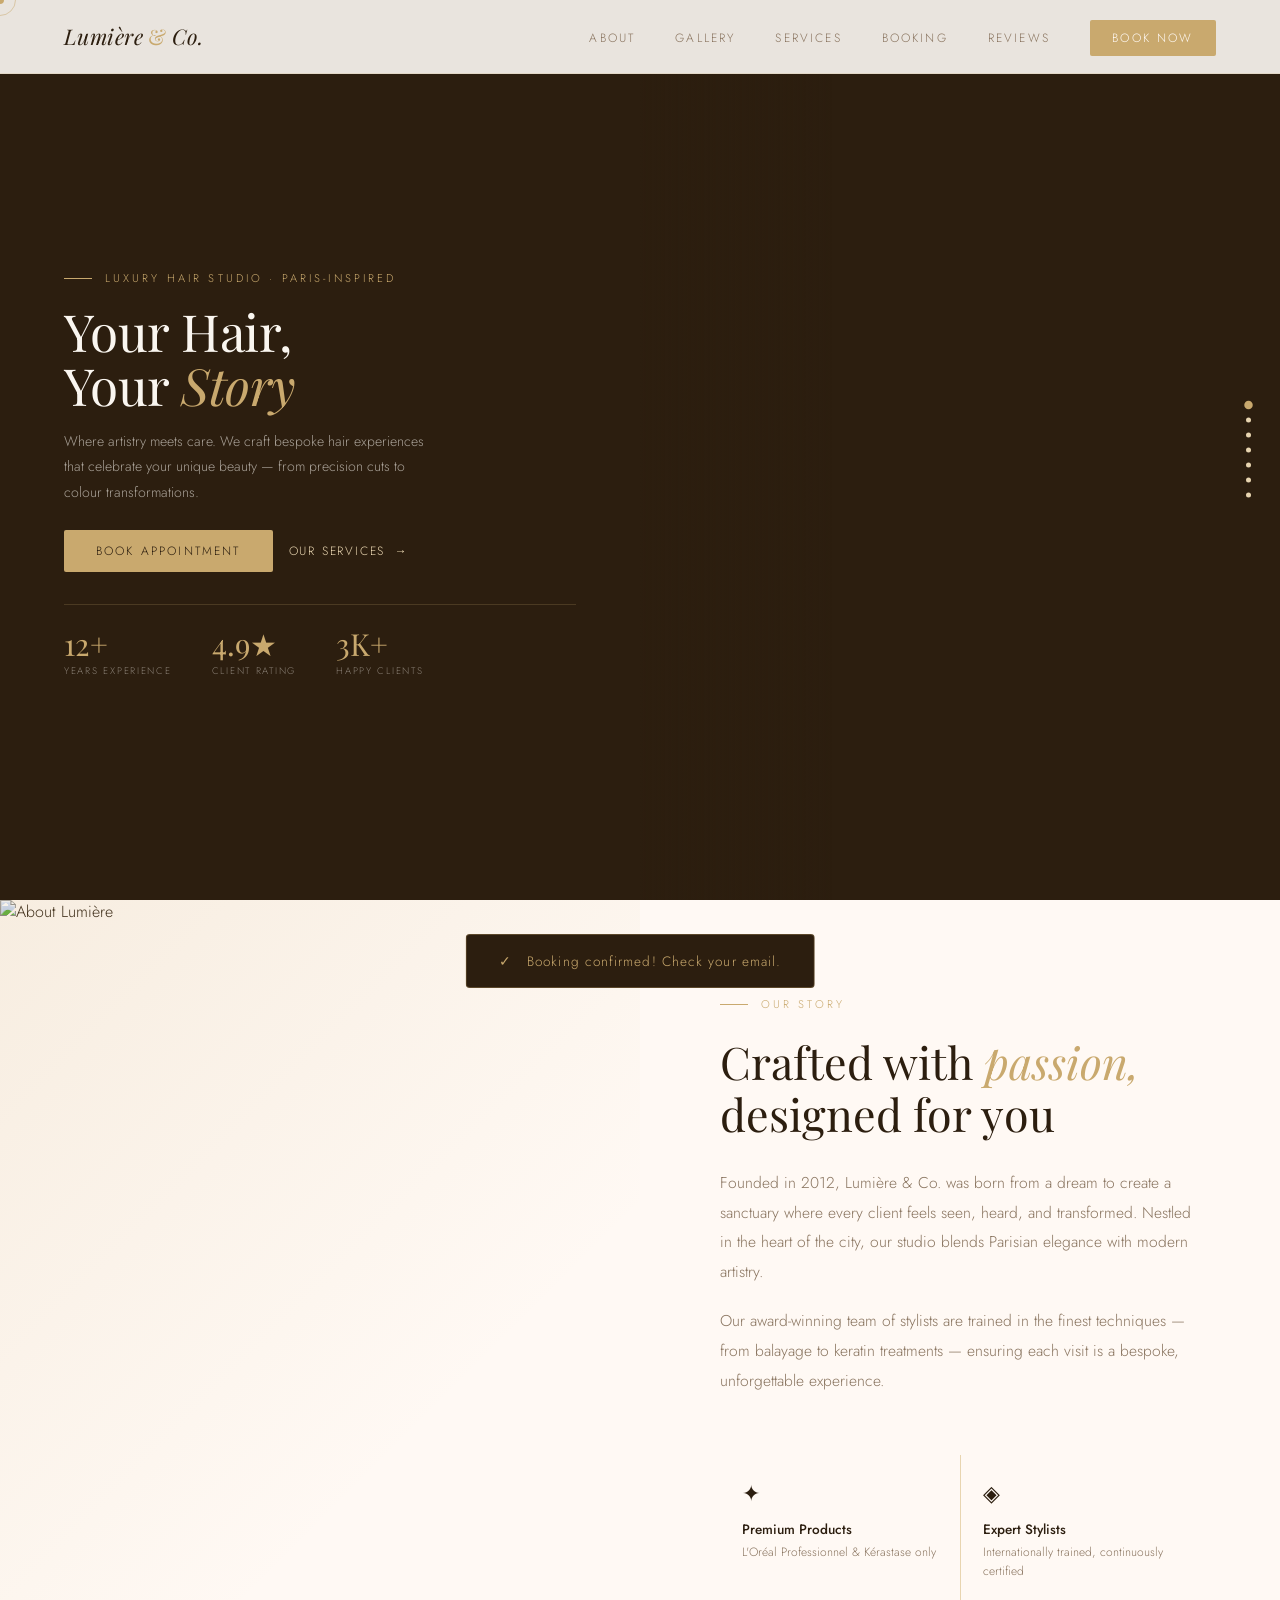
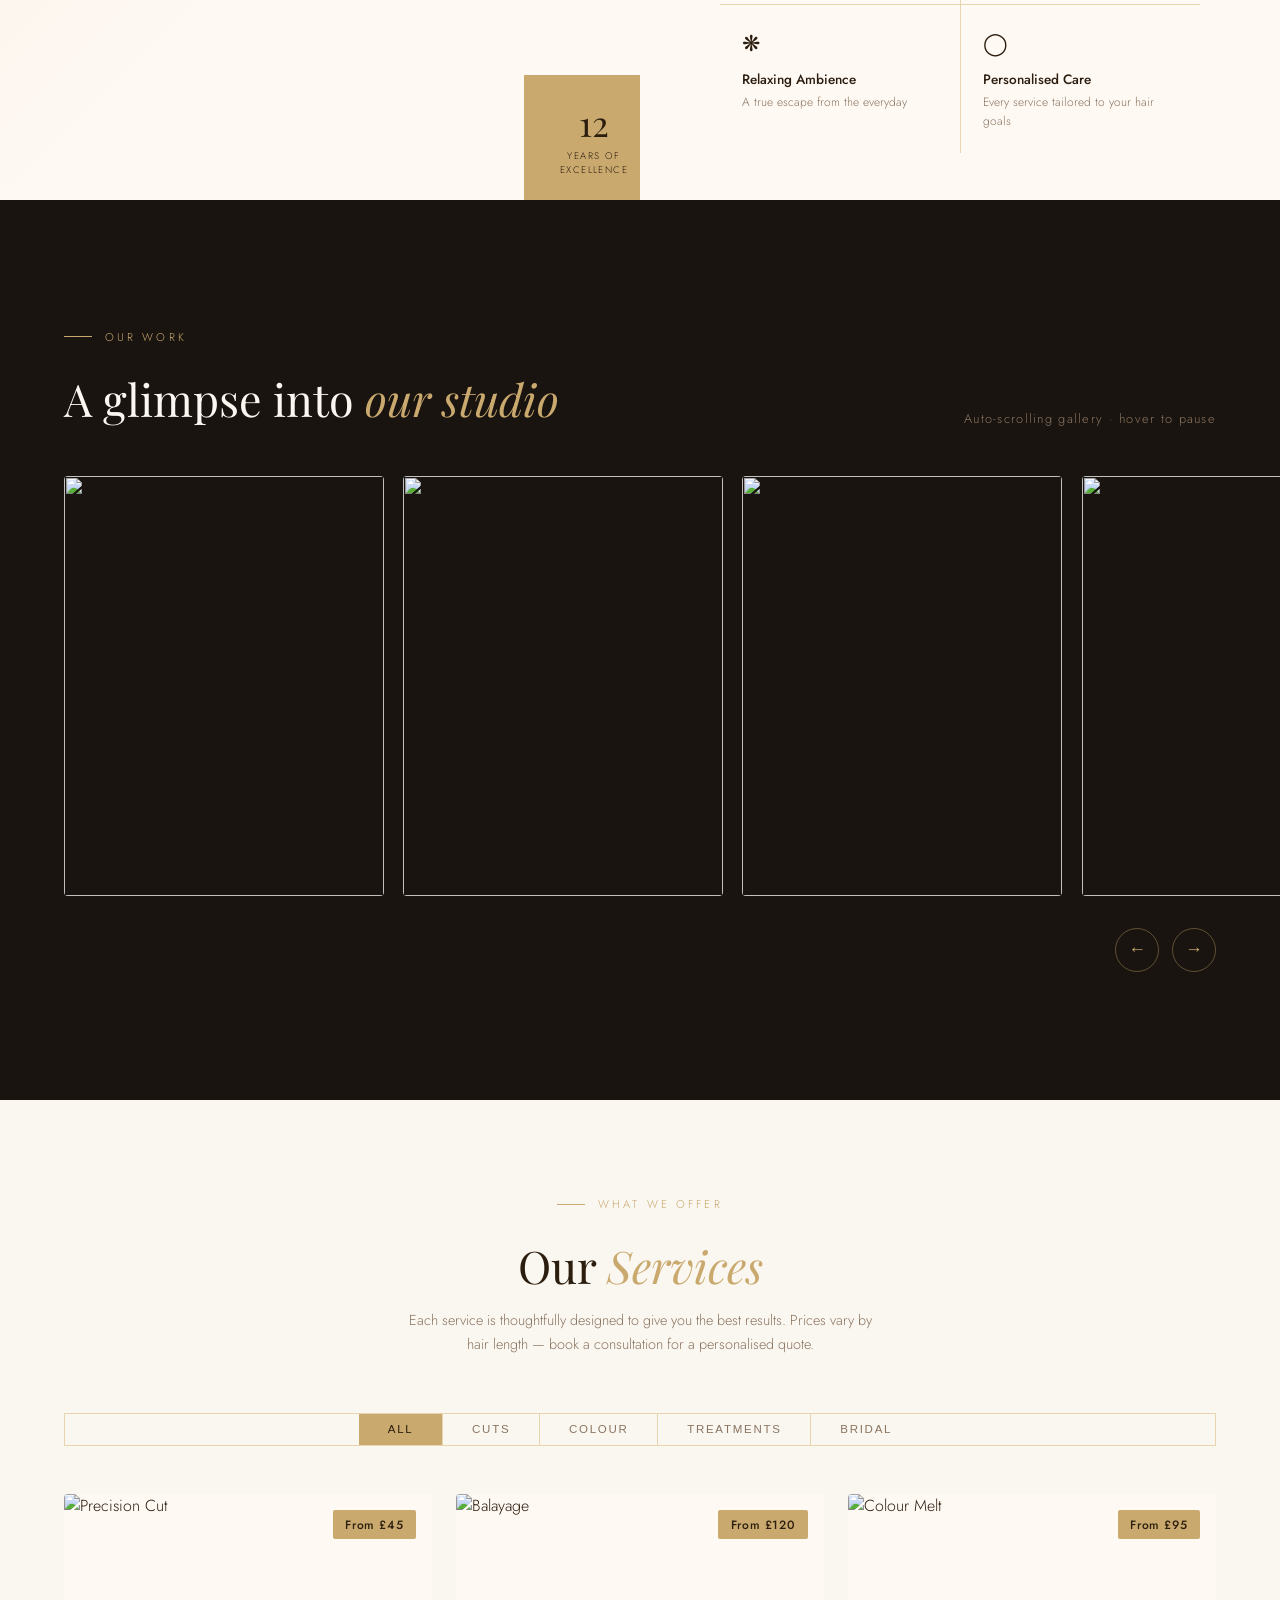
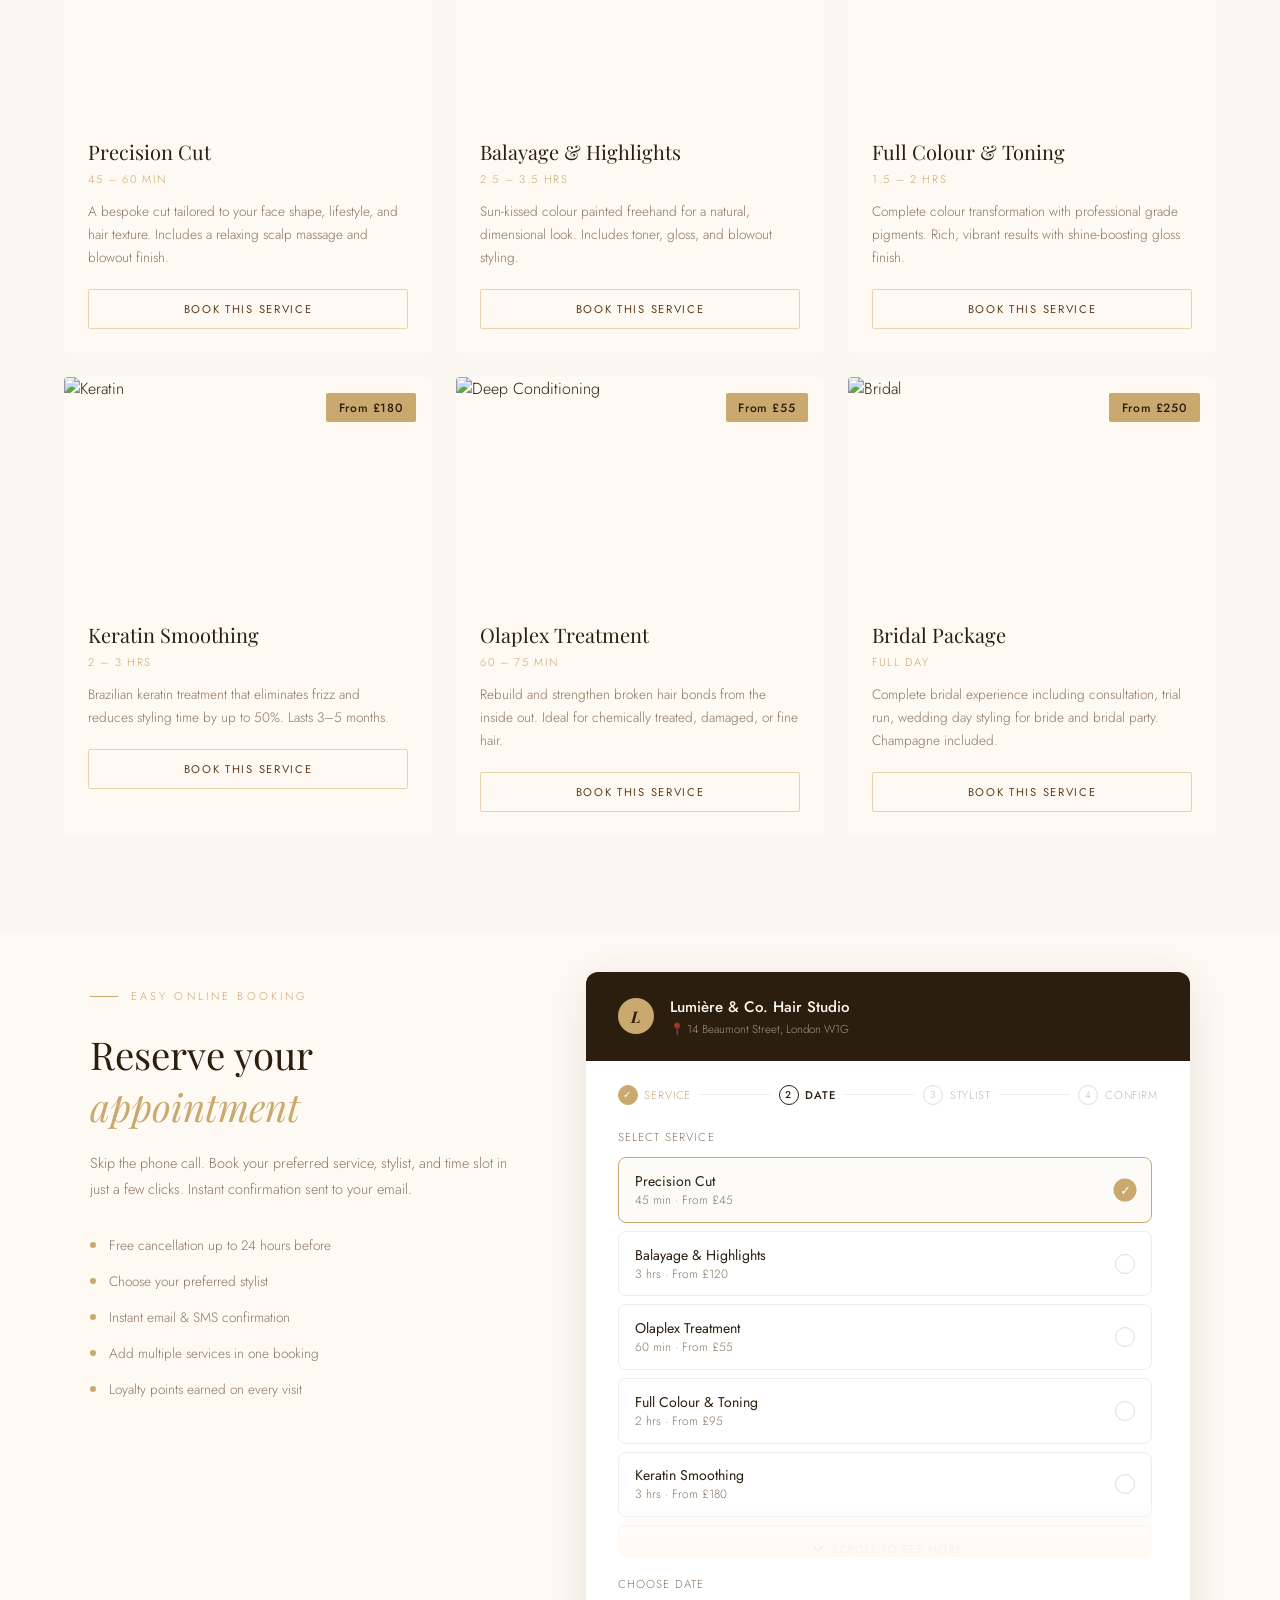
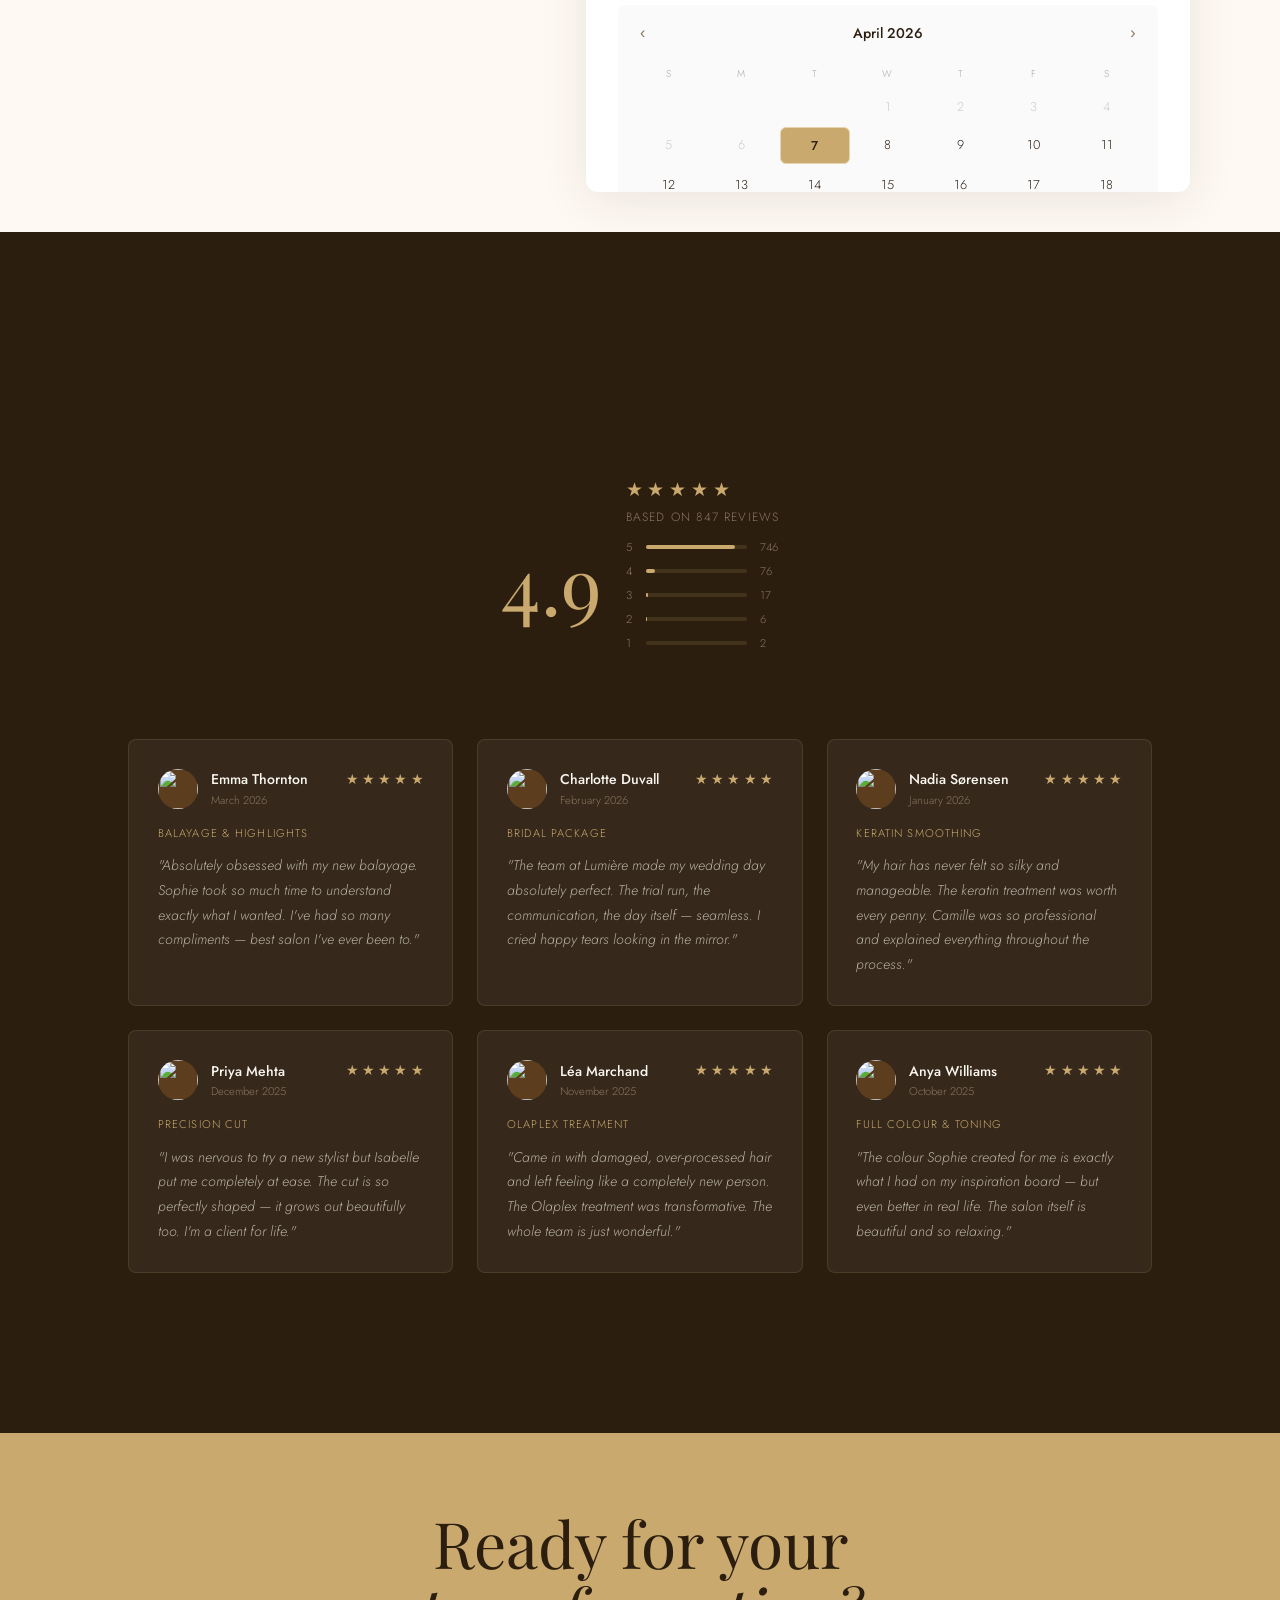
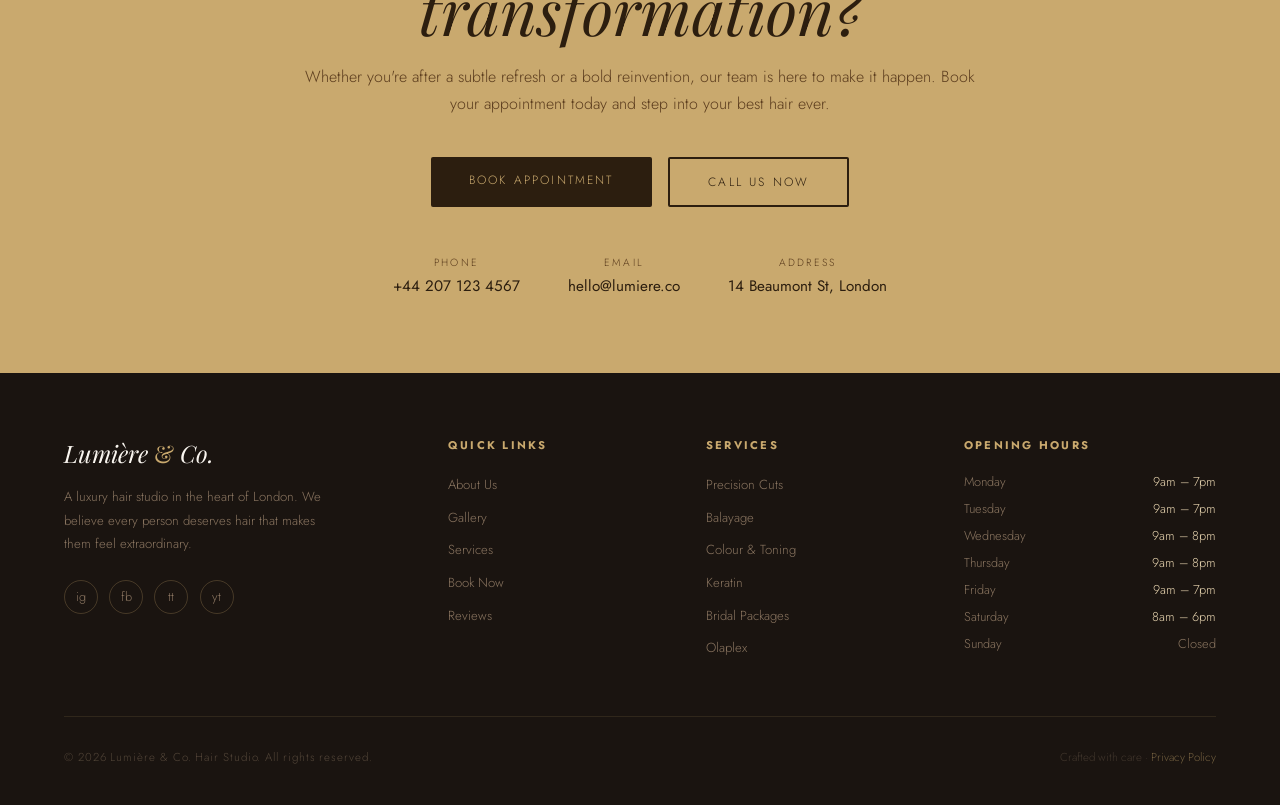
==== hairsalon-website_3.html @ 38997766 "Mobile: disable services tab scroll, hide custom cursor - Services tabs: replace overflow-x:auto+fle" ====
<!DOCTYPE html>
<html lang="en">
<head>
<meta charset="UTF-8">
<meta name="viewport" content="width=device-width, initial-scale=1.0">
<title>Lumière Hair Studio</title>
<link href="https://fonts.googleapis.com/css2?family=Playfair+Display:ital,wght@0,400;0,500;0,700;1,400;1,500&family=Jost:wght@300;400;500&display=swap" rel="stylesheet">
<style>
*,*::before,*::after{margin:0;padding:0;box-sizing:border-box;}
:root{
  --cream:#faf6f0;
  --warm-white:#fff9f4;
  --gold:#c9a96e;
  --gold-light:#e8d5b0;
  --gold-dark:#a07840;
  --brown:#2c1e0f;
  --brown-mid:#5c3d1e;
  --taupe:#8a7560;
  --rose:#d4a0a0;
  --charcoal:#1a1410;
  --serif:'Playfair Display',Georgia,serif;
  --sans:'Jost',sans-serif;
}
html{scroll-snap-type:y mandatory;overflow-y:scroll;scroll-behavior:smooth;}
body{background:var(--cream);color:var(--brown);font-family:var(--sans);font-weight:300;cursor:none;}

/* Cursor */
.cur{position:fixed;width:8px;height:8px;background:var(--gold);border-radius:50%;pointer-events:none;z-index:9999;transform:translate(-50%,-50%);transition:transform .1s;}
.cur-r{position:fixed;width:32px;height:32px;border:1px solid var(--gold);border-radius:50%;pointer-events:none;z-index:9998;transform:translate(-50%,-50%);transition:left .25s cubic-bezier(.23,1,.32,1),top .25s cubic-bezier(.23,1,.32,1),width .3s,height .3s;opacity:.5;}

/* NAV */
nav{position:fixed;top:0;left:0;right:0;z-index:500;display:flex;align-items:center;justify-content:space-between;padding:1.4rem 4rem;background:rgba(250,246,240,.92);backdrop-filter:blur(12px);border-bottom:1px solid rgba(201,169,110,.2);}
.nav-logo{font-family:var(--serif);font-size:1.35rem;font-style:italic;color:var(--brown);text-decoration:none;letter-spacing:.02em;}
.nav-logo span{color:var(--gold);font-style:normal;}
.nav-links{display:flex;gap:2.5rem;list-style:none;}
.nav-links a{font-family:var(--sans);font-size:.75rem;letter-spacing:.18em;text-transform:uppercase;color:var(--taupe);text-decoration:none;transition:color .2s;}
.nav-links a:hover{color:var(--gold);}
.nav-book{background:var(--gold);color:var(--warm-white)!important;padding:.55rem 1.4rem;border-radius:2px;transition:background .2s!important;}
.nav-book:hover{background:var(--gold-dark)!important;color:var(--warm-white)!important;}

/* Scroll dots */
.sdots{position:fixed;right:1.8rem;top:50%;transform:translateY(-50%);display:flex;flex-direction:column;gap:10px;z-index:400;}
.sdot{width:5px;height:5px;border-radius:50%;background:var(--gold-light);transition:all .3s;cursor:none;}
.sdot.active{background:var(--gold);transform:scale(1.7);}

/* SECTIONS */
section{scroll-snap-align:start;min-height:100vh;position:relative;overflow:hidden;}

/* ── HERO ── */
#hero{display:grid;grid-template-columns:1fr 1fr;background:var(--brown);height:100vh;min-height:unset;}
.hero-left{display:flex;flex-direction:column;justify-content:center;padding:6rem 4rem 3rem;position:relative;z-index:2;overflow:hidden;}
.hero-tag{font-size:.7rem;letter-spacing:.28em;text-transform:uppercase;color:var(--gold);margin-bottom:1.2rem;display:flex;align-items:center;gap:.8rem;}
.hero-tag::before{content:'';display:block;width:28px;height:1px;background:var(--gold);}
.hero-h1{font-family:var(--serif);font-size:clamp(2.4rem,4vw,4.2rem);font-weight:400;line-height:1.05;color:var(--cream);letter-spacing:-.01em;margin-bottom:1rem;}
.hero-h1 em{font-style:italic;color:var(--gold);}
.hero-sub{font-size:.88rem;line-height:1.8;color:rgba(250,246,240,.6);max-width:380px;margin-bottom:1.6rem;}
.hero-actions{display:flex;gap:1rem;align-items:center;}
.btn-primary{background:var(--gold);color:var(--brown);padding:.75rem 2rem;font-family:var(--sans);font-size:.75rem;letter-spacing:.18em;text-transform:uppercase;text-decoration:none;border-radius:2px;transition:background .2s;}
.btn-primary:hover{background:var(--gold-dark);}
.btn-ghost{color:var(--gold-light);font-size:.75rem;letter-spacing:.15em;text-transform:uppercase;text-decoration:none;display:flex;align-items:center;gap:.6rem;transition:color .2s;}
.btn-ghost:hover{color:var(--gold);}
.btn-ghost::after{content:'→';}
.hero-stats{display:flex;gap:2.5rem;margin-top:2rem;padding-top:1.5rem;border-top:1px solid rgba(201,169,110,.2);}
.hero-stat-n{font-family:var(--serif);font-size:1.9rem;font-weight:400;color:var(--gold);line-height:1;}
.hero-stat-l{font-size:.6rem;letter-spacing:.18em;text-transform:uppercase;color:rgba(250,246,240,.45);margin-top:.25rem;}
.hero-right{position:relative;overflow:hidden;}
.hero-right img{width:100%;height:100%;object-fit:cover;object-position:center top;filter:brightness(.8);}
.hero-right::after{content:'';position:absolute;inset:0;background:linear-gradient(90deg,var(--brown) 0%,transparent 30%);}
.hero-scroll{position:absolute;bottom:2.5rem;left:5rem;display:flex;align-items:center;gap:.8rem;font-size:.65rem;letter-spacing:.2em;text-transform:uppercase;color:rgba(250,246,240,.4);}
.hero-scroll::before{content:'';display:block;width:1px;height:40px;background:var(--gold);opacity:.4;}

/* ── ABOUT ── */
#about{background:var(--warm-white);display:flex;align-items:center;}
.about-inner{display:grid;grid-template-columns:1fr 1fr;height:100vh;}
.about-img-wrap{position:relative;overflow:hidden;}
.about-img-wrap img{width:100%;height:100%;object-fit:cover;}
.about-img-wrap::after{content:'';position:absolute;inset:0;background:linear-gradient(135deg,rgba(201,169,110,.15) 0%,transparent 60%);}
.about-badge{position:absolute;bottom:3rem;right:-1.5rem;background:var(--gold);color:var(--brown);padding:1.5rem;text-align:center;width:140px;}
.about-badge-n{font-family:var(--serif);font-size:2.2rem;font-weight:400;}
.about-badge-l{font-size:.6rem;letter-spacing:.15em;text-transform:uppercase;margin-top:.2rem;}
.about-content{display:flex;flex-direction:column;justify-content:center;padding:6rem 5rem 6rem 5rem;}
.section-tag{font-size:.7rem;letter-spacing:.28em;text-transform:uppercase;color:var(--gold);margin-bottom:1.5rem;display:flex;align-items:center;gap:.8rem;}
.section-tag::before{content:'';display:block;width:28px;height:1px;background:var(--gold);}
.about-h2{font-family:var(--serif);font-size:clamp(2.2rem,3.5vw,3.5rem);font-weight:400;line-height:1.15;color:var(--brown);margin-bottom:1.8rem;}
.about-h2 em{font-style:italic;color:var(--gold);}
.about-p{font-size:.98rem;line-height:1.9;color:var(--taupe);margin-bottom:1.2rem;}
.about-pillars{display:grid;grid-template-columns:1fr 1fr;gap:1px;background:var(--gold-light);margin-top:2.5rem;}
.about-pillar{background:var(--warm-white);padding:1.4rem;transition:background .3s;}
.about-pillar:hover{background:var(--cream);}
.pillar-icon{font-size:1.4rem;margin-bottom:.6rem;}
.pillar-name{font-size:.85rem;font-weight:500;color:var(--brown);margin-bottom:.25rem;}
.pillar-desc{font-size:.75rem;color:var(--taupe);line-height:1.6;}

/* ── GALLERY ── */
#gallery{background:var(--charcoal);display:flex;flex-direction:column;justify-content:center;padding:5rem 0;}
.gallery-header{padding:0 4rem 3rem;display:flex;justify-content:space-between;align-items:flex-end;}
.gallery-h2{font-family:var(--serif);font-size:clamp(2rem,3.5vw,3.5rem);font-weight:400;color:var(--cream);}
.gallery-h2 em{font-style:italic;color:var(--gold);}
.gallery-count{font-size:.75rem;letter-spacing:.15em;color:var(--taupe);}
.slider-wrap{overflow:hidden;position:relative;}
.slider-track{display:flex;gap:1.2rem;padding:0 4rem;will-change:transform;animation:slide 30s linear infinite;}
.slider-track:hover{animation-play-state:paused;}
.slide-item{flex:0 0 320px;height:420px;border-radius:4px;overflow:hidden;position:relative;}
.slide-item img{width:100%;height:100%;object-fit:cover;transition:transform .6s ease;}
.slide-item:hover img{transform:scale(1.05);}
.slide-caption{position:absolute;bottom:0;left:0;right:0;padding:1.2rem;background:linear-gradient(transparent,rgba(26,20,16,.85));color:var(--cream);font-size:.75rem;letter-spacing:.1em;text-transform:uppercase;opacity:0;transition:opacity .3s;}
.slide-item:hover .slide-caption{opacity:1;}
@keyframes slide{0%{transform:translateX(0)}100%{transform:translateX(calc(-320px * 8 - 1.2rem * 8))}}
.slider-controls{display:flex;gap:.8rem;padding:2rem 4rem 0;justify-content:flex-end;}
.s-btn{width:44px;height:44px;border:1px solid rgba(201,169,110,.4);border-radius:50%;background:transparent;color:var(--gold);font-size:1.1rem;cursor:none;display:flex;align-items:center;justify-content:center;transition:all .2s;}
.s-btn:hover{background:var(--gold);color:var(--brown);}

/* ── SERVICES ── */
#services{background:var(--cream);padding:6rem 4rem;}
.services-header{text-align:center;margin-bottom:3.5rem;}
.services-h2{font-family:var(--serif);font-size:clamp(2.2rem,3.5vw,3.5rem);font-weight:400;color:var(--brown);margin:.8rem 0;}
.services-h2 em{font-style:italic;color:var(--gold);}
.services-sub{font-size:.9rem;color:var(--taupe);max-width:480px;margin:0 auto;line-height:1.7;}
.services-tabs{display:flex;justify-content:center;gap:0;margin-bottom:3rem;border:1px solid var(--gold-light);}
.s-tab{padding:.6rem 1.8rem;font-size:.72rem;letter-spacing:.15em;text-transform:uppercase;background:transparent;border:none;color:var(--taupe);cursor:none;transition:all .2s;border-right:1px solid var(--gold-light);}
.s-tab:last-child{border-right:none;}
.s-tab.active{background:var(--gold);color:var(--brown);}
.s-tab:hover:not(.active){background:var(--gold-light);}
.services-grid{display:grid;grid-template-columns:repeat(3,1fr);gap:1.5rem;}
.svc-card{background:var(--warm-white);border-radius:4px;overflow:hidden;transition:transform .3s,box-shadow .3s;}
.svc-card:hover{transform:translateY(-6px);box-shadow:0 20px 50px rgba(44,30,15,.12);}
.svc-img{height:220px;overflow:hidden;position:relative;}
.svc-img img{width:100%;height:100%;object-fit:cover;transition:transform .5s;}
.svc-card:hover .svc-img img{transform:scale(1.06);}
.svc-price-badge{position:absolute;top:1rem;right:1rem;background:var(--gold);color:var(--brown);padding:.35rem .8rem;font-size:.75rem;font-weight:500;letter-spacing:.05em;border-radius:2px;}
.svc-body{padding:1.5rem;}
.svc-name{font-family:var(--serif);font-size:1.25rem;font-weight:400;color:var(--brown);margin-bottom:.4rem;}
.svc-duration{font-size:.7rem;letter-spacing:.15em;text-transform:uppercase;color:var(--gold);margin-bottom:.8rem;}
.svc-desc{font-size:.85rem;color:var(--taupe);line-height:1.7;margin-bottom:1.2rem;}
.svc-book{width:100%;padding:.7rem;background:transparent;border:1px solid var(--gold-light);color:var(--brown-mid);font-family:var(--sans);font-size:.7rem;letter-spacing:.15em;text-transform:uppercase;cursor:none;transition:all .2s;border-radius:2px;}
.svc-book:hover{background:var(--gold);border-color:var(--gold);color:var(--brown);}

/* ── BOOKING ── */
#booking{background:var(--warm-white);display:flex;align-items:center;justify-content:center;padding:5rem 4rem;}
.booking-inner{width:100%;max-width:1100px;}
.booking-grid{display:grid;grid-template-columns:1fr 1.4fr;gap:4rem;align-items:start;}
.booking-info{padding-top:1rem;}
.booking-h2{font-family:var(--serif);font-size:clamp(2.2rem,3vw,3rem);font-weight:400;color:var(--brown);margin:.8rem 0 1.2rem;}
.booking-h2 em{font-style:italic;color:var(--gold);}
.booking-p{font-size:.9rem;color:var(--taupe);line-height:1.8;margin-bottom:2rem;}
.booking-perks{display:flex;flex-direction:column;gap:1rem;}
.booking-perk{display:flex;align-items:center;gap:.8rem;font-size:.85rem;color:var(--taupe);}
.perk-dot{width:6px;height:6px;border-radius:50%;background:var(--gold);flex-shrink:0;}
/* Fresha-style booking widget */
.booking-widget{background:#fff;border-radius:12px;box-shadow:0 8px 48px rgba(44,30,15,.1);overflow:hidden;}
.bw-header{background:var(--brown);padding:1.5rem 2rem;display:flex;align-items:center;gap:1rem;}
.bw-logo{width:36px;height:36px;border-radius:50%;background:var(--gold);display:flex;align-items:center;justify-content:center;font-family:var(--serif);font-style:italic;color:var(--brown);font-weight:700;font-size:1rem;}
.bw-salon{color:var(--cream);}
.bw-salon-name{font-size:.95rem;font-weight:500;}
.bw-salon-loc{font-size:.72rem;color:rgba(250,246,240,.55);margin-top:.15rem;}
.bw-body{padding:1.5rem 2rem;}
.bw-step{display:flex;align-items:center;gap:.5rem;margin-bottom:1.5rem;}
.bw-step-item{display:flex;align-items:center;gap:.4rem;font-size:.7rem;letter-spacing:.08em;text-transform:uppercase;color:#bbb;}
.bw-step-item.done{color:var(--gold);}
.bw-step-item.active{color:var(--brown);font-weight:500;}
.bw-step-dot{width:20px;height:20px;border-radius:50%;border:1.5px solid #ddd;display:flex;align-items:center;justify-content:center;font-size:.62rem;}
.bw-step-item.done .bw-step-dot{background:var(--gold);border-color:var(--gold);color:#fff;}
.bw-step-item.active .bw-step-dot{border-color:var(--brown);color:var(--brown);}
.bw-step-sep{flex:1;height:1px;background:#eee;}
.bw-label{font-size:.72rem;letter-spacing:.1em;text-transform:uppercase;color:var(--taupe);margin-bottom:.8rem;margin-top:1.2rem;}
.bw-svc-wrap{position:relative;margin-bottom:1rem;}
.bw-svc-list{display:flex;flex-direction:column;gap:.5rem;overflow-y:auto;padding-right:6px;scrollbar-width:thin;scrollbar-color:var(--gold) #f0ebe3;}
.bw-svc-list::-webkit-scrollbar{width:4px;}
.bw-svc-list::-webkit-scrollbar-track{background:#f0ebe3;border-radius:2px;}
.bw-svc-list::-webkit-scrollbar-thumb{background:var(--gold);border-radius:2px;}
.bw-svc-list.scrollable{max-height:calc(56px * 6 + .5rem * 5);}
.bw-svc-fade{position:absolute;bottom:0;left:0;right:6px;height:56px;background:linear-gradient(rgba(255,249,244,0),rgba(255,249,244,1));pointer-events:none;border-radius:0 0 8px 8px;transition:opacity .3s;}
.bw-svc-fade.hidden{opacity:0;}
.bw-svc-scroll-hint{display:none;align-items:center;justify-content:center;gap:.5rem;margin-top:.5rem;font-size:.68rem;letter-spacing:.12em;text-transform:uppercase;color:var(--gold);animation:nudge 2s ease-in-out infinite;}
.bw-svc-scroll-hint.show{display:flex;}
.bw-svc-scroll-hint svg{animation:bounceDown 1.4s ease-in-out infinite;}
@keyframes bounceDown{0%,100%{transform:translateY(0);}50%{transform:translateY(4px);}}
@keyframes nudge{0%,100%{opacity:.6;}50%{opacity:1;}}
.bw-svc-item{display:flex;justify-content:space-between;align-items:center;padding:.8rem 1rem;border:1.5px solid #eee;border-radius:8px;cursor:none;transition:border-color .2s;}
.bw-svc-item:hover{border-color:var(--gold-light);}
.bw-svc-item.selected{border-color:var(--gold);background:rgba(201,169,110,.05);}
.bw-svc-item-name{font-size:.88rem;color:var(--brown);font-weight:400;}
.bw-svc-item-info{font-size:.75rem;color:var(--taupe);}
.bw-svc-check{width:20px;height:20px;border-radius:50%;border:1.5px solid #ddd;display:flex;align-items:center;justify-content:center;font-size:.7rem;color:transparent;transition:all .2s;}
.bw-svc-item.selected .bw-svc-check{background:var(--gold);border-color:var(--gold);color:#fff;}
.bw-calendar{background:#fafafa;border-radius:8px;padding:1rem;margin-bottom:1rem;}
.bw-cal-header{display:flex;justify-content:space-between;align-items:center;margin-bottom:1rem;}
.bw-cal-month{font-size:.88rem;font-weight:500;color:var(--brown);}
.bw-cal-nav{background:none;border:none;color:var(--taupe);cursor:none;font-size:1rem;padding:.2rem .4rem;border-radius:4px;transition:background .2s;}
.bw-cal-nav:hover{background:#eee;}
.bw-cal-days{display:grid;grid-template-columns:repeat(7,1fr);gap:3px;text-align:center;}
.bw-cal-day-name{font-size:.62rem;letter-spacing:.08em;text-transform:uppercase;color:#aaa;padding:.3rem 0;}
.bw-cal-day{font-size:.8rem;padding:.5rem .3rem;border-radius:6px;cursor:none;color:var(--brown);transition:all .2s;}
.bw-cal-day:hover:not(.empty):not(.disabled){background:var(--gold-light);}
.bw-cal-day.today{border:1px solid var(--gold-light);}
.bw-cal-day.selected{background:var(--gold);color:var(--brown);font-weight:500;}
.bw-cal-day.disabled{color:#ccc;cursor:not-allowed;}
.bw-cal-day.empty{visibility:hidden;}
.bw-times{display:grid;grid-template-columns:repeat(4,1fr);gap:.4rem;margin-bottom:1rem;}
.bw-time{padding:.55rem .3rem;text-align:center;border:1.5px solid #eee;border-radius:6px;font-size:.78rem;cursor:none;color:var(--brown);transition:all .2s;}
.bw-time:hover{border-color:var(--gold-light);}
.bw-time.selected{background:var(--gold);border-color:var(--gold);color:var(--brown);font-weight:500;}
.bw-time.taken{color:#ccc;border-color:#f0f0f0;cursor:not-allowed;}
.bw-stylist{display:flex;gap:.5rem;margin-bottom:1rem;}
.bw-stylist-item{flex:1;display:flex;flex-direction:column;align-items:center;gap:.4rem;padding:.7rem .4rem;border:1.5px solid #eee;border-radius:8px;cursor:none;transition:border-color .2s;text-align:center;}
.bw-stylist-item:hover{border-color:var(--gold-light);}
.bw-stylist-item.selected{border-color:var(--gold);}
.bw-stylist-av{width:40px;height:40px;border-radius:50%;object-fit:cover;background:var(--cream);}
.bw-stylist-name{font-size:.72rem;color:var(--brown);}
.bw-cta{width:100%;padding:.95rem;background:var(--brown);border:none;color:var(--gold);font-family:var(--sans);font-size:.78rem;letter-spacing:.18em;text-transform:uppercase;cursor:none;border-radius:8px;transition:background .2s;margin-top:.5rem;}
.bw-cta:hover{background:var(--brown-mid);}
.bw-note{font-size:.68rem;color:#aaa;text-align:center;margin-top:.8rem;}

/* ── RATINGS ── */
#ratings{background:var(--brown);padding:6rem 4rem;}
.ratings-header{text-align:center;margin-bottom:1rem;}
.ratings-h2{font-family:var(--serif);font-size:clamp(2.2rem,3.5vw,3.5rem);font-weight:400;color:var(--cream);margin:.8rem 0 .5rem;}
.ratings-h2 em{font-style:italic;color:var(--gold);}
.ratings-avg{display:flex;align-items:center;justify-content:center;gap:1.5rem;margin:2rem 0 3rem;}
.ratings-score{font-family:var(--serif);font-size:5rem;font-weight:400;color:var(--gold);line-height:1;}
.ratings-right{text-align:left;}
.stars-row{display:flex;gap:.3rem;margin-bottom:.3rem;}
.star{color:var(--gold);font-size:1.2rem;}
.star.empty{color:rgba(201,169,110,.25);}
.ratings-total{font-size:.75rem;letter-spacing:.1em;text-transform:uppercase;color:var(--taupe);}
.ratings-bars{margin-bottom:2.5rem;max-width:300px;}
.bar-row{display:flex;align-items:center;gap:.8rem;margin-bottom:.5rem;}
.bar-label{font-size:.72rem;color:var(--taupe);min-width:8px;}
.bar-bg{flex:1;height:4px;background:rgba(201,169,110,.15);border-radius:2px;}
.bar-fill{height:100%;background:var(--gold);border-radius:2px;}
.bar-count{font-size:.7rem;color:var(--taupe);min-width:20px;}
.reviews-grid{display:grid;grid-template-columns:repeat(3,1fr);gap:1.5rem;}
.review-card{background:rgba(255,255,255,.05);border:1px solid rgba(201,169,110,.15);border-radius:8px;padding:1.8rem;transition:border-color .3s;}
.review-card:hover{border-color:rgba(201,169,110,.4);}
.rev-top{display:flex;justify-content:space-between;align-items:flex-start;margin-bottom:1rem;}
.rev-user{display:flex;align-items:center;gap:.8rem;}
.rev-av{width:40px;height:40px;border-radius:50%;object-fit:cover;background:var(--brown-mid);}
.rev-name{font-size:.88rem;font-weight:500;color:var(--cream);}
.rev-date{font-size:.7rem;color:var(--taupe);margin-top:.15rem;}
.rev-stars{display:flex;gap:.2rem;}
.rev-star{color:var(--gold);font-size:.85rem;}
.rev-service{font-size:.7rem;letter-spacing:.1em;text-transform:uppercase;color:var(--gold);margin-bottom:.8rem;}
.rev-text{font-size:.88rem;color:rgba(250,246,240,.65);line-height:1.75;font-style:italic;}
.rev-img{width:100%;height:100px;object-fit:cover;border-radius:4px;margin-top:1rem;}

/* ── CTA ── */
#cta{background:var(--gold);display:flex;align-items:center;justify-content:center;min-height:60vh;scroll-snap-align:start;padding:4rem;}
.cta-inner{text-align:center;max-width:680px;}
.cta-h2{font-family:var(--serif);font-size:clamp(2.5rem,5vw,5rem);font-weight:400;line-height:1.05;color:var(--brown);margin-bottom:1.2rem;}
.cta-h2 em{font-style:italic;}
.cta-p{font-size:1rem;color:var(--brown-mid);line-height:1.7;margin-bottom:2.5rem;opacity:.85;}
.cta-actions{display:flex;gap:1rem;justify-content:center;flex-wrap:wrap;}
.btn-dark{background:var(--brown);color:var(--gold);padding:.9rem 2.4rem;font-family:var(--sans);font-size:.75rem;letter-spacing:.18em;text-transform:uppercase;text-decoration:none;border-radius:2px;transition:background .2s;}
.btn-dark:hover{background:var(--charcoal);}
.btn-outline{border:2px solid var(--brown);color:var(--brown);padding:.88rem 2.4rem;font-family:var(--sans);font-size:.75rem;letter-spacing:.18em;text-transform:uppercase;text-decoration:none;border-radius:2px;transition:all .2s;}
.btn-outline:hover{background:var(--brown);color:var(--gold);}
.cta-contact{margin-top:3rem;display:flex;gap:3rem;justify-content:center;}
.cta-contact-item{display:flex;flex-direction:column;align-items:center;gap:.3rem;}
.cta-contact-label{font-size:.65rem;letter-spacing:.2em;text-transform:uppercase;color:var(--brown-mid);}
.cta-contact-val{font-size:.95rem;color:var(--brown);font-weight:400;}

/* ── FOOTER ── */
footer{background:var(--charcoal);padding:4rem 4rem 2.5rem;scroll-snap-align:start;}
.footer-top{display:grid;grid-template-columns:1.6fr 1fr 1fr 1.2fr;gap:3rem;padding-bottom:3rem;border-bottom:1px solid rgba(201,169,110,.12);}
.footer-brand .f-logo{font-family:var(--serif);font-size:1.5rem;font-style:italic;color:var(--cream);text-decoration:none;}
.footer-brand .f-logo span{color:var(--gold);font-style:normal;}
.footer-brand p{font-size:.82rem;color:var(--taupe);line-height:1.8;margin-top:1rem;max-width:280px;}
.footer-socials{display:flex;gap:.7rem;margin-top:1.5rem;}
.social-link{width:34px;height:34px;border:1px solid rgba(201,169,110,.25);border-radius:50%;display:flex;align-items:center;justify-content:center;color:var(--taupe);font-size:.8rem;text-decoration:none;transition:all .2s;}
.social-link:hover{border-color:var(--gold);color:var(--gold);}
.footer-col h4{font-family:var(--sans);font-size:.7rem;letter-spacing:.2em;text-transform:uppercase;color:var(--gold);margin-bottom:1.2rem;}
.footer-col ul{list-style:none;}
.footer-col ul li{margin-bottom:.6rem;}
.footer-col ul a{font-size:.82rem;color:var(--taupe);text-decoration:none;transition:color .2s;}
.footer-col ul a:hover{color:var(--cream);}
.footer-hours{display:flex;flex-direction:column;gap:.5rem;}
.hour-row{display:flex;justify-content:space-between;font-size:.8rem;color:var(--taupe);}
.hour-row .open{color:var(--gold-light);}
.footer-bottom{display:flex;justify-content:space-between;align-items:center;padding-top:2rem;}
.footer-copy{font-size:.72rem;color:rgba(138,117,96,.5);letter-spacing:.08em;}
.footer-powered{font-size:.72rem;color:rgba(138,117,96,.35);}
.footer-powered a{color:rgba(201,169,110,.5);text-decoration:none;}

/* ── BOOKING PAGE OVERLAY ── */
#bookingPage{
  position:fixed;inset:0;z-index:800;
  background:var(--warm-white);
  transform:translateX(100%);
  transition:transform .55s cubic-bezier(.77,0,.18,1);
  overflow-y:auto;
  display:flex;
  flex-direction:column;
}
#bookingPage.open{transform:translateX(0);}

.bp-nav{
  position:sticky;top:0;z-index:10;
  display:flex;align-items:center;justify-content:space-between;
  padding:1.2rem 3rem;
  background:rgba(255,249,244,.95);
  backdrop-filter:blur(12px);
  border-bottom:1px solid rgba(201,169,110,.2);
  flex-shrink:0;
}
.bp-logo{font-family:var(--serif);font-size:1.2rem;font-style:italic;color:var(--brown);}
.bp-logo span{color:var(--gold);font-style:normal;}
.bp-close{
  display:flex;align-items:center;gap:.6rem;
  background:none;border:1px solid var(--gold-light);
  color:var(--taupe);font-family:var(--sans);font-size:.72rem;
  letter-spacing:.15em;text-transform:uppercase;
  padding:.55rem 1.2rem;border-radius:2px;cursor:none;
  transition:all .2s;
}
.bp-close:hover{border-color:var(--brown);color:var(--brown);}
.bp-close-x{font-size:1rem;line-height:1;}

.bp-body{
  flex:1;
  display:grid;
  grid-template-columns:1fr 1.3fr;
  gap:0;
  min-height:calc(100vh - 70px);
}

.bp-left{
  background:var(--brown);
  padding:4rem 3.5rem;
  display:flex;flex-direction:column;justify-content:center;
  position:sticky;top:70px;height:calc(100vh - 70px);
}
.bp-left .section-tag{margin-bottom:1rem;}
.bp-heading{font-family:var(--serif);font-size:clamp(2rem,3vw,3rem);font-weight:400;color:var(--cream);line-height:1.1;margin-bottom:1.2rem;}
.bp-heading em{font-style:italic;color:var(--gold);}
.bp-desc{font-size:.88rem;color:rgba(250,246,240,.55);line-height:1.8;margin-bottom:2.5rem;}

.bp-info-list{display:flex;flex-direction:column;gap:0;border-top:1px solid rgba(201,169,110,.15);}
.bp-info-row{display:flex;align-items:center;gap:1rem;padding:1.1rem 0;border-bottom:1px solid rgba(201,169,110,.1);}
.bp-info-icon{width:34px;height:34px;border:1px solid rgba(201,169,110,.25);border-radius:50%;display:flex;align-items:center;justify-content:center;font-size:.85rem;flex-shrink:0;}
.bp-info-label{font-size:.65rem;letter-spacing:.15em;text-transform:uppercase;color:var(--taupe);}
.bp-info-val{font-size:.88rem;color:var(--cream);}

.bp-selected-svc{
  margin-top:2rem;padding:1.2rem;
  background:rgba(201,169,110,.1);border:1px solid rgba(201,169,110,.2);border-radius:4px;
  display:none;
}
.bp-selected-svc.show{display:block;}
.bp-selected-svc-label{font-size:.65rem;letter-spacing:.15em;text-transform:uppercase;color:var(--gold);margin-bottom:.5rem;}
.bp-selected-svc-name{font-family:var(--serif);font-size:1.1rem;color:var(--cream);}
.bp-selected-svc-info{font-size:.78rem;color:var(--taupe);margin-top:.2rem;}

.bp-right{
  padding:3rem 3.5rem;
  overflow-y:auto;
}

/* Widget inside page - reuse existing styles but tweak */
.bp-right .booking-widget{
  box-shadow:0 4px 32px rgba(44,30,15,.08);
  border:1px solid var(--gold-light);
  max-width:600px;
}

.bp-progress{
  display:flex;gap:0;margin-bottom:2.5rem;
  border:1px solid var(--gold-light);border-radius:4px;overflow:hidden;
}
.bp-prog-step{
  flex:1;padding:.7rem .5rem;text-align:center;
  font-size:.68rem;letter-spacing:.12em;text-transform:uppercase;
  color:var(--taupe);background:var(--warm-white);
  border-right:1px solid var(--gold-light);transition:all .3s;
}
.bp-prog-step:last-child{border-right:none;}
.bp-prog-step.active{background:var(--gold);color:var(--brown);font-weight:500;}
.bp-prog-step.done{background:rgba(201,169,110,.15);color:var(--gold);}

@media(max-width:900px){
  nav{padding:1.2rem 2rem;}
  .nav-links{gap:1.2rem;}
  #hero{grid-template-columns:1fr;}
  .hero-right{display:none;}
  .about-inner,.booking-grid{grid-template-columns:1fr;}
  .services-grid{grid-template-columns:1fr 1fr;}
  .reviews-grid{grid-template-columns:1fr 1fr;}
  .footer-top{grid-template-columns:1fr 1fr;}
}

/* ════════════════════════════════════════
   UX ENHANCEMENT LAYER — animations & transitions
   ════════════════════════════════════════ */

/* ── Page Loader ── */
#ldr{position:fixed;inset:0;z-index:9999;background:var(--brown);display:flex;align-items:center;justify-content:center;transition:opacity .7s ease,visibility .7s;}
#ldr.out{opacity:0;visibility:hidden;pointer-events:none;}
.ldr-logo{font-family:var(--serif);font-size:2.2rem;font-style:italic;color:var(--cream);letter-spacing:.03em;animation:ldrPulse 1.4s ease-in-out infinite;}
.ldr-bar{width:160px;height:2px;background:rgba(201,169,110,.2);border-radius:2px;margin:.9rem auto 0;overflow:hidden;}
.ldr-fill{height:100%;width:0;background:var(--gold);border-radius:2px;animation:ldrFill 1.1s cubic-bezier(.16,1,.3,1) forwards .1s;}
@keyframes ldrPulse{0%,100%{opacity:.5}50%{opacity:1}}
@keyframes ldrFill{to{width:100%}}

/* ── Hero entrance ── */
.hero-left>*{opacity:0;transform:translateY(26px);animation:hIn .95s cubic-bezier(.16,1,.3,1) forwards;}
.hero-tag{animation-delay:.18s}
.hero-h1{animation-delay:.32s}
.hero-sub{animation-delay:.46s}
.hero-actions{animation-delay:.60s}
.hero-stats{animation-delay:.74s}
.hero-scroll{animation-delay:.90s}
@keyframes hIn{to{opacity:1;transform:none}}

/* ── Scroll reveal ── */
.sr{opacity:0;transform:translateY(38px);transition:opacity .8s cubic-bezier(.16,1,.3,1),transform .8s cubic-bezier(.16,1,.3,1);}
.sr.in{opacity:1;transform:none;}
.sr-l{opacity:0;transform:translateX(-44px);transition:opacity .85s cubic-bezier(.16,1,.3,1),transform .85s cubic-bezier(.16,1,.3,1);}
.sr-l.in{opacity:1;transform:none;}
.sr-r{opacity:0;transform:translateX(44px);transition:opacity .85s cubic-bezier(.16,1,.3,1),transform .85s cubic-bezier(.16,1,.3,1);}
.sr-r.in{opacity:1;transform:none;}
.sr-d1{transition-delay:.08s}.sr-d2{transition-delay:.16s}.sr-d3{transition-delay:.24s}
.sr-d4{transition-delay:.32s}.sr-d5{transition-delay:.40s}

/* ── Nav scroll shadow ── */
nav{transition:box-shadow .35s,padding .35s;}
nav.nscroll{box-shadow:0 6px 36px rgba(44,30,15,.14);}

/* ── Cursor states ── */
.cur{transition:transform .12s cubic-bezier(.16,1,.3,1),opacity .2s;}
.cur.chov{transform:translate(-50%,-50%) scale(2.4);opacity:.35;}
.cur.cclk{transform:translate(-50%,-50%) scale(.55);}
.cur-r{transition:left .26s cubic-bezier(.23,1,.32,1),top .26s cubic-bezier(.23,1,.32,1),width .28s,height .28s,border-color .25s;}
.cur-r.chov{width:58px;height:58px;border-color:var(--gold);opacity:.8;}

/* ── Mobile hamburger ── */
.ham{display:none;flex-direction:column;gap:5px;background:none;border:none;cursor:none;padding:4px;z-index:510;}
.ham span{display:block;width:22px;height:1.5px;background:var(--brown);border-radius:2px;transition:transform .38s cubic-bezier(.16,1,.3,1),opacity .28s;}
.ham.open span:nth-child(1){transform:translateY(6.5px) rotate(45deg);}
.ham.open span:nth-child(2){opacity:0;transform:scaleX(0);}
.ham.open span:nth-child(3){transform:translateY(-6.5px) rotate(-45deg);}

/* ── Mobile nav overlay ── */
.mnav{position:fixed;inset:0;z-index:480;background:var(--warm-white);display:flex;flex-direction:column;align-items:center;justify-content:center;visibility:hidden;opacity:0;transition:visibility .45s,opacity .45s cubic-bezier(.16,1,.3,1);}
.mnav.open{visibility:visible;opacity:1;}
.mnav ul{list-style:none;text-align:center;}
.mnav ul li{overflow:hidden;margin-bottom:2px;}
.mnav-link{display:block;font-family:var(--serif);font-size:clamp(2rem,5vw,3rem);font-weight:400;font-style:italic;color:var(--brown);padding:8px 24px;text-decoration:none;transform:translateY(110%);transition:transform .52s cubic-bezier(.16,1,.3,1),color .2s;}
.mnav.open .mnav-link{transform:none;}
.mnav.open li:nth-child(1) .mnav-link{transition-delay:.05s}
.mnav.open li:nth-child(2) .mnav-link{transition-delay:.10s}
.mnav.open li:nth-child(3) .mnav-link{transition-delay:.15s}
.mnav.open li:nth-child(4) .mnav-link{transition-delay:.20s}
.mnav.open li:nth-child(5) .mnav-link{transition-delay:.25s}
.mnav.open li:nth-child(6) .mnav-link{transition-delay:.30s}
.mnav-link:hover{color:var(--gold);}
.mnav-book{background:var(--gold);color:var(--brown)!important;padding:10px 28px!important;border-radius:2px;margin-top:8px;font-style:normal!important;font-size:1rem!important;letter-spacing:.15em;}
@media(min-width:901px){.ham{display:none!important}.mnav{display:none!important}}
@media(max-width:900px){.ham{display:flex}.nav-links{display:none!important}}

/* ── Hero scroll hint ── */
.hero-scroll{animation:sHint 2.2s ease-in-out infinite;}
@keyframes sHint{0%,100%{opacity:.4;transform:translateY(0)}55%{opacity:.85;transform:translateY(8px)}}

/* ── Hero image parallax ── */
.hero-right img{will-change:transform;}

/* ── Service tab card transitions ── */
.svc-card{transition:transform .32s cubic-bezier(.16,1,.3,1),box-shadow .32s,opacity .28s;}
.svc-card.sv-out{opacity:0;transform:scale(.95) translateY(8px);pointer-events:none;}

/* ── About badge pop ── */
.about-badge{transform:scale(0) rotate(-10deg);transition:transform .72s cubic-bezier(.34,1.56,.64,1) .3s;}
.about-badge.in{transform:scale(1) rotate(0deg);}

/* ── Rating bars animated ── */
.bar-fill{transition:width 1.15s cubic-bezier(.16,1,.3,1);}

/* ── Review card hover ── */
.review-card{transition:border-color .3s,transform .35s cubic-bezier(.16,1,.3,1),box-shadow .35s;}
.review-card:hover{transform:translateY(-5px);box-shadow:0 18px 44px rgba(0,0,0,.28);}

/* ── About pillar hover ── */
.about-pillar{transition:background .28s,transform .3s cubic-bezier(.16,1,.3,1);}
.about-pillar:hover{transform:translateY(-4px);}

/* ── Ripple base ── */
.btn-primary,.btn-dark,.btn-outline,.nav-book,.svc-book,.bw-cta{position:relative;overflow:hidden;}

/* ── Social link spring ── */
.social-link{transition:border-color .25s,color .25s,transform .28s cubic-bezier(.34,1.56,.64,1);}
.social-link:hover{transform:scale(1.22);}

/* ── Scroll-to-top ── */
#stt{position:fixed;bottom:2rem;right:1.8rem;z-index:600;width:44px;height:44px;background:var(--brown);border:1px solid rgba(201,169,110,.35);border-radius:50%;display:flex;align-items:center;justify-content:center;color:var(--gold);font-size:1.15rem;cursor:none;opacity:0;visibility:hidden;transform:translateY(20px);transition:opacity .3s,visibility .3s,transform .35s cubic-bezier(.16,1,.3,1),background .2s;}
#stt.show{opacity:1;visibility:visible;transform:none;}
#stt:hover{background:var(--gold-dark);transform:translateY(-3px);}

/* ── Booking widget item check scale ── */
.bw-svc-check{transition:all .22s cubic-bezier(.34,1.56,.64,1);}
.bw-svc-item.selected .bw-svc-check{transform:scale(1.15);}
.bw-stylist-item{transition:border-color .22s,transform .28s cubic-bezier(.34,1.56,.64,1);}
.bw-stylist-item:hover{transform:translateY(-2px);}
.bw-time{transition:all .2s cubic-bezier(.34,1.56,.64,1);}
.bw-time:not(.taken):hover{transform:scale(1.06);}

/* ── Section tag line ── */
.section-tag{transition:opacity .3s;}

/* ── Hero exit fade overlay ── */
#hero{position:relative;}
.hero-exit-fade{position:absolute;inset:0;background:var(--warm-white);pointer-events:none;z-index:5;opacity:0;will-change:opacity;}

/* ── Booking: constrain to exactly 1 scroll-snap height ── */
#booking{height:100vh;padding:2rem 4rem;}
.booking-inner{height:100%;display:flex;flex-direction:column;justify-content:center;}
.booking-grid{min-height:0;align-items:start;}
.booking-info{overflow-y:auto;max-height:calc(100vh - 5rem);scrollbar-width:none;}
.booking-info::-webkit-scrollbar{display:none;}
.booking-widget{display:flex;flex-direction:column;max-height:calc(100vh - 5rem);}
.bw-body{flex:1;overflow-y:auto;scrollbar-width:thin;scrollbar-color:var(--gold-light) transparent;}
.bw-body::-webkit-scrollbar{width:3px;}
.bw-body::-webkit-scrollbar-thumb{background:var(--gold-light);border-radius:2px;}

/* ── Mobile enhancements ── */
@media(max-width:768px){
  /* Disable mandatory snap on mobile — free scrolling is better UX */
  html{scroll-snap-type:none;}
  section{scroll-snap-align:none;min-height:auto;}
  .sdots{display:none;}

  /* Hide custom cursor on mobile — restore native pointer */
  body{cursor:auto;}
  .cur,.cur-r{display:none!important;}

  /* Booking: natural height on mobile */
  #booking{height:auto;padding:3.5rem 1.4rem;}
  .booking-widget{max-height:none;}
  .bw-body{overflow-y:visible;}
  .booking-grid{gap:2.5rem;}

  /* NAV */
  nav{padding:1rem 1.4rem;}

  /* HERO */
  .hero-left{padding:5rem 1.4rem 2.5rem;}
  .hero-stats{gap:1.5rem;}

  /* GALLERY */
  .gallery-header{padding:0 1.4rem 2rem;flex-direction:column;gap:.6rem;align-items:flex-start;}
  .slider-controls{padding:1.5rem 1.4rem 0;}

  /* SERVICES — wrapping pill tabs, no scroll */
  #services{padding:4rem 1.4rem;}
  .services-tabs{
    overflow:visible;justify-content:center;
    flex-wrap:wrap;
    border:none;gap:.5rem;
    margin-bottom:2rem;
  }
  .s-tab{
    flex-shrink:1;
    border:1px solid var(--gold-light)!important;
    border-right:1px solid var(--gold-light)!important;
    border-radius:20px!important;
    padding:.5rem 1.3rem!important;
  }
  .s-tab.active{background:var(--gold);border-color:var(--gold)!important;}
  .services-grid{grid-template-columns:1fr 1fr;gap:1rem;}
  .svc-img{height:160px;}
  .svc-body{padding:1.1rem;}
  .svc-name{font-size:1.1rem;}

  /* RATINGS */
  #ratings{padding:4rem 1.4rem;}
  .ratings-avg{flex-direction:column;align-items:center;text-align:center;gap:1rem;}
  .ratings-right{text-align:center;}
  .stars-row{justify-content:center;}
  .ratings-bars{margin:0 auto 1.5rem;}
  .reviews-grid{grid-template-columns:1fr 1fr;padding:0 0 2rem!important;}

  /* ABOUT */
  .about-content{padding:3rem 1.5rem;}
  .about-pillars{gap:1px;}

  /* CTA */
  #cta{padding:4rem 1.5rem;}
  .cta-contact{flex-direction:column;gap:1.5rem;}
  .cta-actions{flex-wrap:wrap;justify-content:center;}

  /* FOOTER */
  footer{padding:3rem 1.4rem 2rem;}
  .footer-bottom{flex-direction:column;gap:.4rem;text-align:center;}
}

@media(max-width:520px){
  /* Services: single column */
  .services-grid{grid-template-columns:1fr;}
  .svc-img{height:200px;}

  /* Ratings: single column */
  .reviews-grid{grid-template-columns:1fr!important;padding:0 0 2rem!important;}

  /* About pillars: 1 col */
  .about-pillars{grid-template-columns:1fr;}

  /* Booking widget adjustments */
  .bw-times{grid-template-columns:repeat(3,1fr);}
  .bw-stylist{gap:.3rem;}
  .bw-stylist-av{width:32px;height:32px;}
  .bw-stylist-name{font-size:.63rem;}
  #booking{padding:3rem 1rem;}

  /* Footer */
  .footer-top{grid-template-columns:1fr;}

  /* Hero stats wrap */
  .hero-stats{flex-wrap:wrap;gap:1.2rem;}

  /* CTA buttons full width */
  .btn-dark,.btn-outline{width:100%;text-align:center;justify-content:center;}

  /* Review card compact */
  .review-card{padding:1.2rem;}

  /* Ratings score large number */
  .ratings-score{font-size:4rem;}
}

/* ── Reduced motion ── */
@media(prefers-reduced-motion:reduce){
  .hero-left>*,.sr,.sr-l,.sr-r{opacity:1!important;transform:none!important;animation:none!important;transition:none!important;}
  .about-badge{transform:none!important;transition:none!important;}
  #ldr{display:none!important;}
  .hero-scroll{animation:none!important;}
  .stt,.review-card,.about-pillar,.bw-time,.bw-stylist-item{transition:none!important;}
}
</style>
</head>
<body>

<!-- Page Loader -->
<div id="ldr">
  <div>
    <div class="ldr-logo">Lumière &amp; Co.</div>
    <div class="ldr-bar"><div class="ldr-fill"></div></div>
  </div>
</div>

<!-- Mobile nav overlay -->
<div class="mnav" id="mNav">
  <ul>
    <li><a href="#about"    class="mnav-link">About</a></li>
    <li><a href="#gallery"  class="mnav-link">Gallery</a></li>
    <li><a href="#services" class="mnav-link">Services</a></li>
    <li><a href="#booking"  class="mnav-link">Booking</a></li>
    <li><a href="#ratings"  class="mnav-link">Reviews</a></li>
    <li><a href="#cta"      class="mnav-link mnav-book">Book Now</a></li>
  </ul>
</div>

<!-- Scroll to top -->
<button id="stt" aria-label="Scroll to top">↑</button>

<div class="cur" id="cur"></div>
<div class="cur-r" id="curR"></div>

<!-- NAV -->
<nav>
  <a href="#hero" class="nav-logo">Lumière <span>&</span> Co.</a>
  <ul class="nav-links">
    <li><a href="#about">About</a></li>
    <li><a href="#gallery">Gallery</a></li>
    <li><a href="#services">Services</a></li>
    <li><a href="#booking">Booking</a></li>
    <li><a href="#ratings">Reviews</a></li>
    <li><a href="#cta" class="nav-book">Book Now</a></li>
  </ul>
  <button class="ham" id="hamBtn" aria-label="Toggle menu" aria-expanded="false">
    <span></span><span></span><span></span>
  </button>
</nav>

<!-- SCROLL DOTS -->
<div class="sdots" id="sdots">
  <div class="sdot active" data-s="hero"></div>
  <div class="sdot" data-s="about"></div>
  <div class="sdot" data-s="gallery"></div>
  <div class="sdot" data-s="services"></div>
  <div class="sdot" data-s="booking"></div>
  <div class="sdot" data-s="ratings"></div>
  <div class="sdot" data-s="cta"></div>
</div>

<!-- ── HERO ── -->
<section id="hero">
  <div class="hero-left">
    <p class="hero-tag">Luxury Hair Studio · Paris-Inspired</p>
    <h1 class="hero-h1">Your Hair,<br>Your <em>Story</em></h1>
    <p class="hero-sub">Where artistry meets care. We craft bespoke hair experiences that celebrate your unique beauty — from precision cuts to colour transformations.</p>
    <div class="hero-actions">
      <a href="#booking" class="btn-primary">Book Appointment</a>
      <a href="#services" class="btn-ghost">Our Services</a>
    </div>
    <div class="hero-stats">
      <div>
        <div class="hero-stat-n">12+</div>
        <div class="hero-stat-l">Years Experience</div>
      </div>
      <div>
        <div class="hero-stat-n">4.9★</div>
        <div class="hero-stat-l">Client Rating</div>
      </div>
      <div>
        <div class="hero-stat-n">3K+</div>
        <div class="hero-stat-l">Happy Clients</div>
      </div>
    </div>
    <div class="hero-scroll">Scroll to explore</div>
  </div>
  <div class="hero-right">
    <img src="https://images.unsplash.com/photo-1560869713-7d0a29430803?w=900&q=80" alt="Salon">
  </div>
  <div class="hero-exit-fade" id="heroFade"></div>
</section>

<!-- ── ABOUT ── -->
<section id="about">
  <div class="about-inner">
    <div class="about-img-wrap">
      <img src="https://images.unsplash.com/photo-1522337360788-8b13dee7a37e?w=800&q=80" alt="About Lumière">
      <div class="about-badge">
        <div class="about-badge-n">12</div>
        <div class="about-badge-l">Years of<br>Excellence</div>
      </div>
    </div>
    <div class="about-content">
      <p class="section-tag">Our Story</p>
      <h2 class="about-h2">Crafted with <em>passion,</em><br>designed for you</h2>
      <p class="about-p">Founded in 2012, Lumière & Co. was born from a dream to create a sanctuary where every client feels seen, heard, and transformed. Nestled in the heart of the city, our studio blends Parisian elegance with modern artistry.</p>
      <p class="about-p">Our award-winning team of stylists are trained in the finest techniques — from balayage to keratin treatments — ensuring each visit is a bespoke, unforgettable experience.</p>
      <div class="about-pillars">
        <div class="about-pillar">
          <div class="pillar-icon">✦</div>
          <div class="pillar-name">Premium Products</div>
          <div class="pillar-desc">L'Oréal Professionnel & Kérastase only</div>
        </div>
        <div class="about-pillar">
          <div class="pillar-icon">◈</div>
          <div class="pillar-name">Expert Stylists</div>
          <div class="pillar-desc">Internationally trained, continuously certified</div>
        </div>
        <div class="about-pillar">
          <div class="pillar-icon">❋</div>
          <div class="pillar-name">Relaxing Ambience</div>
          <div class="pillar-desc">A true escape from the everyday</div>
        </div>
        <div class="about-pillar">
          <div class="pillar-icon">◯</div>
          <div class="pillar-name">Personalised Care</div>
          <div class="pillar-desc">Every service tailored to your hair goals</div>
        </div>
      </div>
    </div>
  </div>
</section>

<!-- ── GALLERY ── -->
<section id="gallery">
  <div class="gallery-header">
    <div>
      <p class="section-tag" style="color:var(--gold);">Our Work</p>
      <h2 class="gallery-h2">A glimpse into <em>our studio</em></h2>
    </div>
    <div class="gallery-count" style="color:var(--taupe);font-size:.8rem;letter-spacing:.1em;">Auto-scrolling gallery · hover to pause</div>
  </div>
  <div class="slider-wrap">
    <div class="slider-track" id="sliderTrack">
      <div class="slide-item"><img src="https://images.unsplash.com/photo-1522337360788-8b13dee7a37e?w=400&q=80" alt=""><div class="slide-caption">Balayage</div></div>
      <div class="slide-item"><img src="https://images.unsplash.com/photo-1560869713-7d0a29430803?w=400&q=80" alt=""><div class="slide-caption">Precision Cut</div></div>
      <div class="slide-item"><img src="https://images.unsplash.com/photo-1634942537034-2531766767d1?w=400&q=80" alt=""><div class="slide-caption">Colour Melt</div></div>
      <div class="slide-item"><img src="https://images.unsplash.com/photo-1521590832167-7bcbfaa6381f?w=400&q=80" alt=""><div class="slide-caption">Bridal Styling</div></div>
      <div class="slide-item"><img src="https://images.unsplash.com/photo-1595476108010-b4d1f102b1b1?w=400&q=80" alt=""><div class="slide-caption">Deep Treatment</div></div>
      <div class="slide-item"><img src="https://images.unsplash.com/photo-1562322140-8baeececf3df?w=400&q=80" alt=""><div class="slide-caption">Highlights</div></div>
      <div class="slide-item"><img src="https://images.unsplash.com/photo-1600948836101-f9ffda59d250?w=400&q=80" alt=""><div class="slide-caption">Blowout</div></div>
      <div class="slide-item"><img src="https://images.unsplash.com/photo-1580618672591-eb180b1a973f?w=400&q=80" alt=""><div class="slide-caption">Keratin</div></div>
      <!-- Duplicate for seamless loop -->
      <div class="slide-item"><img src="https://images.unsplash.com/photo-1522337360788-8b13dee7a37e?w=400&q=80" alt=""></div>
      <div class="slide-item"><img src="https://images.unsplash.com/photo-1560869713-7d0a29430803?w=400&q=80" alt=""></div>
      <div class="slide-item"><img src="https://images.unsplash.com/photo-1634942537034-2531766767d1?w=400&q=80" alt=""></div>
      <div class="slide-item"><img src="https://images.unsplash.com/photo-1521590832167-7bcbfaa6381f?w=400&q=80" alt=""></div>
      <div class="slide-item"><img src="https://images.unsplash.com/photo-1595476108010-b4d1f102b1b1?w=400&q=80" alt=""></div>
      <div class="slide-item"><img src="https://images.unsplash.com/photo-1562322140-8baeececf3df?w=400&q=80" alt=""></div>
      <div class="slide-item"><img src="https://images.unsplash.com/photo-1600948836101-f9ffda59d250?w=400&q=80" alt=""></div>
      <div class="slide-item"><img src="https://images.unsplash.com/photo-1580618672591-eb180b1a973f?w=400&q=80" alt=""></div>
    </div>
  </div>
  <div class="slider-controls">
    <button class="s-btn" id="sliderPrev">←</button>
    <button class="s-btn" id="sliderNext">→</button>
  </div>
</section>

<!-- ── SERVICES ── -->
<section id="services">
  <div class="services-header">
    <p class="section-tag" style="justify-content:center;">What We Offer</p>
    <h2 class="services-h2">Our <em>Services</em></h2>
    <p class="services-sub">Each service is thoughtfully designed to give you the best results. Prices vary by hair length — book a consultation for a personalised quote.</p>
  </div>
  <div class="services-tabs" id="svcTabs">
    <button class="s-tab active" data-cat="all">All</button>
    <button class="s-tab" data-cat="cut">Cuts</button>
    <button class="s-tab" data-cat="colour">Colour</button>
    <button class="s-tab" data-cat="treatment">Treatments</button>
    <button class="s-tab" data-cat="bridal">Bridal</button>
  </div>
  <div class="services-grid" id="svcGrid">
    <div class="svc-card" data-cat="cut">
      <div class="svc-img">
        <img src="https://images.unsplash.com/photo-1560869713-7d0a29430803?w=600&q=80" alt="Precision Cut">
        <span class="svc-price-badge">From £45</span>
      </div>
      <div class="svc-body">
        <h3 class="svc-name">Precision Cut</h3>
        <p class="svc-duration">45 – 60 min</p>
        <p class="svc-desc">A bespoke cut tailored to your face shape, lifestyle, and hair texture. Includes a relaxing scalp massage and blowout finish.</p>
        <button class="svc-book" onclick="document.getElementById('booking').scrollIntoView({behavior:'smooth'})">Book This Service</button>
      </div>
    </div>
    <div class="svc-card" data-cat="colour">
      <div class="svc-img">
        <img src="https://images.unsplash.com/photo-1522337360788-8b13dee7a37e?w=600&q=80" alt="Balayage">
        <span class="svc-price-badge">From £120</span>
      </div>
      <div class="svc-body">
        <h3 class="svc-name">Balayage & Highlights</h3>
        <p class="svc-duration">2.5 – 3.5 hrs</p>
        <p class="svc-desc">Sun-kissed colour painted freehand for a natural, dimensional look. Includes toner, gloss, and blowout styling.</p>
        <button class="svc-book" onclick="document.getElementById('booking').scrollIntoView({behavior:'smooth'})">Book This Service</button>
      </div>
    </div>
    <div class="svc-card" data-cat="colour">
      <div class="svc-img">
        <img src="https://images.unsplash.com/photo-1634942537034-2531766767d1?w=600&q=80" alt="Colour Melt">
        <span class="svc-price-badge">From £95</span>
      </div>
      <div class="svc-body">
        <h3 class="svc-name">Full Colour & Toning</h3>
        <p class="svc-duration">1.5 – 2 hrs</p>
        <p class="svc-desc">Complete colour transformation with professional grade pigments. Rich, vibrant results with shine-boosting gloss finish.</p>
        <button class="svc-book" onclick="document.getElementById('booking').scrollIntoView({behavior:'smooth'})">Book This Service</button>
      </div>
    </div>
    <div class="svc-card" data-cat="treatment">
      <div class="svc-img">
        <img src="https://images.unsplash.com/photo-1595476108010-b4d1f102b1b1?w=600&q=80" alt="Keratin">
        <span class="svc-price-badge">From £180</span>
      </div>
      <div class="svc-body">
        <h3 class="svc-name">Keratin Smoothing</h3>
        <p class="svc-duration">2 – 3 hrs</p>
        <p class="svc-desc">Brazilian keratin treatment that eliminates frizz and reduces styling time by up to 50%. Lasts 3–5 months.</p>
        <button class="svc-book" onclick="document.getElementById('booking').scrollIntoView({behavior:'smooth'})">Book This Service</button>
      </div>
    </div>
    <div class="svc-card" data-cat="treatment">
      <div class="svc-img">
        <img src="https://images.unsplash.com/photo-1580618672591-eb180b1a973f?w=600&q=80" alt="Deep Conditioning">
        <span class="svc-price-badge">From £55</span>
      </div>
      <div class="svc-body">
        <h3 class="svc-name">Olaplex Treatment</h3>
        <p class="svc-duration">60 – 75 min</p>
        <p class="svc-desc">Rebuild and strengthen broken hair bonds from the inside out. Ideal for chemically treated, damaged, or fine hair.</p>
        <button class="svc-book" onclick="document.getElementById('booking').scrollIntoView({behavior:'smooth'})">Book This Service</button>
      </div>
    </div>
    <div class="svc-card" data-cat="bridal">
      <div class="svc-img">
        <img src="https://images.unsplash.com/photo-1521590832167-7bcbfaa6381f?w=600&q=80" alt="Bridal">
        <span class="svc-price-badge">From £250</span>
      </div>
      <div class="svc-body">
        <h3 class="svc-name">Bridal Package</h3>
        <p class="svc-duration">Full day</p>
        <p class="svc-desc">Complete bridal experience including consultation, trial run, wedding day styling for bride and bridal party. Champagne included.</p>
        <button class="svc-book" onclick="document.getElementById('booking').scrollIntoView({behavior:'smooth'})">Book This Service</button>
      </div>
    </div>
  </div>
</section>

<!-- ── BOOKING ── -->
<section id="booking">
  <div class="booking-inner">
    <div class="booking-grid">
      <div class="booking-info">
        <p class="section-tag">Easy Online Booking</p>
        <h2 class="booking-h2">Reserve your <em>appointment</em></h2>
        <p class="booking-p">Skip the phone call. Book your preferred service, stylist, and time slot in just a few clicks. Instant confirmation sent to your email.</p>
        <div class="booking-perks">
          <div class="booking-perk"><div class="perk-dot"></div>Free cancellation up to 24 hours before</div>
          <div class="booking-perk"><div class="perk-dot"></div>Choose your preferred stylist</div>
          <div class="booking-perk"><div class="perk-dot"></div>Instant email & SMS confirmation</div>
          <div class="booking-perk"><div class="perk-dot"></div>Add multiple services in one booking</div>
          <div class="booking-perk"><div class="perk-dot"></div>Loyalty points earned on every visit</div>
        </div>
      </div>
      <!-- Fresha-style widget -->
      <div class="booking-widget">
        <div class="bw-header">
          <div class="bw-logo">L</div>
          <div class="bw-salon">
            <div class="bw-salon-name">Lumière & Co. Hair Studio</div>
            <div class="bw-salon-loc">📍 14 Beaumont Street, London W1G</div>
          </div>
        </div>
        <div class="bw-body">
          <div class="bw-step">
            <div class="bw-step-item done"><div class="bw-step-dot">✓</div>Service</div>
            <div class="bw-step-sep"></div>
            <div class="bw-step-item active"><div class="bw-step-dot">2</div>Date</div>
            <div class="bw-step-sep"></div>
            <div class="bw-step-item"><div class="bw-step-dot">3</div>Stylist</div>
            <div class="bw-step-sep"></div>
            <div class="bw-step-item"><div class="bw-step-dot">4</div>Confirm</div>
          </div>

          <div class="bw-label">Select service</div>
          <div class="bw-svc-wrap"><div class="bw-svc-list" onscroll="updateFade(this)">
            <div class="bw-svc-item selected" onclick="toggleSvc(this)">
              <div><div class="bw-svc-item-name">Precision Cut</div><div class="bw-svc-item-info">45 min · From £45</div></div>
              <div class="bw-svc-check">✓</div>
            </div>
            <div class="bw-svc-item" onclick="toggleSvc(this)">
              <div><div class="bw-svc-item-name">Balayage & Highlights</div><div class="bw-svc-item-info">3 hrs · From £120</div></div>
              <div class="bw-svc-check">✓</div>
            </div>
            <div class="bw-svc-item" onclick="toggleSvc(this)">
              <div><div class="bw-svc-item-name">Olaplex Treatment</div><div class="bw-svc-item-info">60 min · From £55</div></div>
              <div class="bw-svc-check">✓</div>
            </div>
            <div class="bw-svc-item" onclick="toggleSvc(this)">
              <div><div class="bw-svc-item-name">Full Colour & Toning</div><div class="bw-svc-item-info">2 hrs · From £95</div></div>
              <div class="bw-svc-check">✓</div>
            </div>
            <div class="bw-svc-item" onclick="toggleSvc(this)">
              <div><div class="bw-svc-item-name">Keratin Smoothing</div><div class="bw-svc-item-info">3 hrs · From £180</div></div>
              <div class="bw-svc-check">✓</div>
            </div>
            <div class="bw-svc-item" onclick="toggleSvc(this)">
              <div><div class="bw-svc-item-name">Blowout &amp; Style</div><div class="bw-svc-item-info">45 min · From £35</div></div>
              <div class="bw-svc-check">✓</div>
            </div>
            <div class="bw-svc-item" onclick="toggleSvc(this)">
              <div><div class="bw-svc-item-name">Scalp Treatment</div><div class="bw-svc-item-info">30 min · From £40</div></div>
              <div class="bw-svc-check">✓</div>
            </div>
            <div class="bw-svc-item" onclick="toggleSvc(this)">
              <div><div class="bw-svc-item-name">Bridal Package</div><div class="bw-svc-item-info">Full day · From £250</div></div>
              <div class="bw-svc-check">✓</div>
            </div>
          </div><div class="bw-svc-fade"></div><div class="bw-svc-scroll-hint"><svg width="12" height="12" viewBox="0 0 12 12" fill="none"><path d="M2 4l4 4 4-4" stroke="currentColor" stroke-width="1.5" stroke-linecap="round" stroke-linejoin="round"/></svg>Scroll to see more</div></div>

          <div class="bw-label">Choose date</div>
          <div class="bw-calendar">
            <div class="bw-cal-header">
              <button class="bw-cal-nav">‹</button>
              <span class="bw-cal-month" id="calMonth">April 2026</span>
              <button class="bw-cal-nav">›</button>
            </div>
            <div class="bw-cal-days" id="calDays">
              <div class="bw-cal-day-name">S</div><div class="bw-cal-day-name">M</div><div class="bw-cal-day-name">T</div><div class="bw-cal-day-name">W</div><div class="bw-cal-day-name">T</div><div class="bw-cal-day-name">F</div><div class="bw-cal-day-name">S</div>
            </div>
          </div>

          <div class="bw-label">Available times</div>
          <div class="bw-times" id="bwTimes">
            <div class="bw-time taken">9:00</div>
            <div class="bw-time" onclick="selectTime(this)">9:30</div>
            <div class="bw-time" onclick="selectTime(this)">10:00</div>
            <div class="bw-time taken">10:30</div>
            <div class="bw-time" onclick="selectTime(this)">11:00</div>
            <div class="bw-time selected" onclick="selectTime(this)">11:30</div>
            <div class="bw-time" onclick="selectTime(this)">14:00</div>
            <div class="bw-time" onclick="selectTime(this)">15:00</div>
          </div>

          <div class="bw-label">Choose stylist</div>
          <div class="bw-stylist">
            <div class="bw-stylist-item selected" onclick="selectStylist(this)">
              <img class="bw-stylist-av" src="https://i.pravatar.cc/80?img=47" alt="">
              <div class="bw-stylist-name">Sophie</div>
            </div>
            <div class="bw-stylist-item" onclick="selectStylist(this)">
              <img class="bw-stylist-av" src="https://i.pravatar.cc/80?img=32" alt="">
              <div class="bw-stylist-name">Isabelle</div>
            </div>
            <div class="bw-stylist-item" onclick="selectStylist(this)">
              <img class="bw-stylist-av" src="https://i.pravatar.cc/80?img=25" alt="">
              <div class="bw-stylist-name">Camille</div>
            </div>
            <div class="bw-stylist-item" onclick="selectStylist(this)">
              <img class="bw-stylist-av" src="https://i.pravatar.cc/80?img=9" alt="">
              <div class="bw-stylist-name">Any</div>
            </div>
          </div>

          <button class="bw-cta">Confirm Booking</button>
          <p class="bw-note">Powered by Lumière Booking · Free cancellation 24h before</p>
        </div>
      </div>
    </div>
  </div>
</section>

<!-- ── RATINGS ── -->
<section id="ratings">
  <div class="ratings-header">
    <p class="section-tag" style="justify-content:center;color:var(--gold);">Client Love</p>
    <h2 class="ratings-h2">What our clients <em>say</em></h2>
  </div>
  <div style="display:flex;justify-content:center;flex-direction:column;align-items:center;">
    <div class="ratings-avg">
      <div class="ratings-score">4.9</div>
      <div class="ratings-right">
        <div class="stars-row">
          <span class="star">★</span><span class="star">★</span><span class="star">★</span><span class="star">★</span><span class="star">★</span>
        </div>
        <div class="ratings-total">Based on 847 reviews</div>
        <div class="ratings-bars" style="margin-top:.8rem;">
          <div class="bar-row"><span class="bar-label">5</span><div class="bar-bg"><div class="bar-fill" style="width:88%"></div></div><span class="bar-count">746</span></div>
          <div class="bar-row"><span class="bar-label">4</span><div class="bar-bg"><div class="bar-fill" style="width:9%"></div></div><span class="bar-count">76</span></div>
          <div class="bar-row"><span class="bar-label">3</span><div class="bar-bg"><div class="bar-fill" style="width:2%"></div></div><span class="bar-count">17</span></div>
          <div class="bar-row"><span class="bar-label">2</span><div class="bar-bg"><div class="bar-fill" style="width:1%"></div></div><span class="bar-count">6</span></div>
          <div class="bar-row"><span class="bar-label">1</span><div class="bar-bg"><div class="bar-fill" style="width:0%"></div></div><span class="bar-count">2</span></div>
        </div>
      </div>
    </div>
  </div>
  <div class="reviews-grid" style="padding:0 4rem 4rem;">
    <div class="review-card">
      <div class="rev-top">
        <div class="rev-user">
          <img class="rev-av" src="https://i.pravatar.cc/80?img=5" alt="">
          <div>
            <div class="rev-name">Emma Thornton</div>
            <div class="rev-date">March 2026</div>
          </div>
        </div>
        <div class="rev-stars"><span class="rev-star">★</span><span class="rev-star">★</span><span class="rev-star">★</span><span class="rev-star">★</span><span class="rev-star">★</span></div>
      </div>
      <div class="rev-service">Balayage & Highlights</div>
      <p class="rev-text">"Absolutely obsessed with my new balayage. Sophie took so much time to understand exactly what I wanted. I've had so many compliments — best salon I've ever been to."</p>
    </div>
    <div class="review-card">
      <div class="rev-top">
        <div class="rev-user">
          <img class="rev-av" src="https://i.pravatar.cc/80?img=12" alt="">
          <div>
            <div class="rev-name">Charlotte Duvall</div>
            <div class="rev-date">February 2026</div>
          </div>
        </div>
        <div class="rev-stars"><span class="rev-star">★</span><span class="rev-star">★</span><span class="rev-star">★</span><span class="rev-star">★</span><span class="rev-star">★</span></div>
      </div>
      <div class="rev-service">Bridal Package</div>
      <p class="rev-text">"The team at Lumière made my wedding day absolutely perfect. The trial run, the communication, the day itself — seamless. I cried happy tears looking in the mirror."</p>
    </div>
    <div class="review-card">
      <div class="rev-top">
        <div class="rev-user">
          <img class="rev-av" src="https://i.pravatar.cc/80?img=28" alt="">
          <div>
            <div class="rev-name">Nadia Sørensen</div>
            <div class="rev-date">January 2026</div>
          </div>
        </div>
        <div class="rev-stars"><span class="rev-star">★</span><span class="rev-star">★</span><span class="rev-star">★</span><span class="rev-star">★</span><span class="rev-star">★</span></div>
      </div>
      <div class="rev-service">Keratin Smoothing</div>
      <p class="rev-text">"My hair has never felt so silky and manageable. The keratin treatment was worth every penny. Camille was so professional and explained everything throughout the process."</p>
    </div>
    <div class="review-card">
      <div class="rev-top">
        <div class="rev-user">
          <img class="rev-av" src="https://i.pravatar.cc/80?img=44" alt="">
          <div>
            <div class="rev-name">Priya Mehta</div>
            <div class="rev-date">December 2025</div>
          </div>
        </div>
        <div class="rev-stars"><span class="rev-star">★</span><span class="rev-star">★</span><span class="rev-star">★</span><span class="rev-star">★</span><span class="rev-star">★</span></div>
      </div>
      <div class="rev-service">Precision Cut</div>
      <p class="rev-text">"I was nervous to try a new stylist but Isabelle put me completely at ease. The cut is so perfectly shaped — it grows out beautifully too. I'm a client for life."</p>
    </div>
    <div class="review-card">
      <div class="rev-top">
        <div class="rev-user">
          <img class="rev-av" src="https://i.pravatar.cc/80?img=51" alt="">
          <div>
            <div class="rev-name">Léa Marchand</div>
            <div class="rev-date">November 2025</div>
          </div>
        </div>
        <div class="rev-stars"><span class="rev-star">★</span><span class="rev-star">★</span><span class="rev-star">★</span><span class="rev-star">★</span><span class="rev-star">★</span></div>
      </div>
      <div class="rev-service">Olaplex Treatment</div>
      <p class="rev-text">"Came in with damaged, over-processed hair and left feeling like a completely new person. The Olaplex treatment was transformative. The whole team is just wonderful."</p>
    </div>
    <div class="review-card">
      <div class="rev-top">
        <div class="rev-user">
          <img class="rev-av" src="https://i.pravatar.cc/80?img=20" alt="">
          <div>
            <div class="rev-name">Anya Williams</div>
            <div class="rev-date">October 2025</div>
          </div>
        </div>
        <div class="rev-stars"><span class="rev-star">★</span><span class="rev-star">★</span><span class="rev-star">★</span><span class="rev-star">★</span><span class="rev-star">★</span></div>
      </div>
      <div class="rev-service">Full Colour & Toning</div>
      <p class="rev-text">"The colour Sophie created for me is exactly what I had on my inspiration board — but even better in real life. The salon itself is beautiful and so relaxing."</p>
    </div>
  </div>
</section>

<!-- ── CTA ── -->
<section id="cta">
  <div class="cta-inner">
    <h2 class="cta-h2">Ready for your <em>transformation?</em></h2>
    <p class="cta-p">Whether you're after a subtle refresh or a bold reinvention, our team is here to make it happen. Book your appointment today and step into your best hair ever.</p>
    <div class="cta-actions">
      <a href="#booking" class="btn-dark">Book Appointment</a>
      <a href="tel:+442071234567" class="btn-outline">Call Us Now</a>
    </div>
    <div class="cta-contact">
      <div class="cta-contact-item">
        <span class="cta-contact-label">Phone</span>
        <span class="cta-contact-val">+44 207 123 4567</span>
      </div>
      <div class="cta-contact-item">
        <span class="cta-contact-label">Email</span>
        <span class="cta-contact-val">hello@lumiere.co</span>
      </div>
      <div class="cta-contact-item">
        <span class="cta-contact-label">Address</span>
        <span class="cta-contact-val">14 Beaumont St, London</span>
      </div>
    </div>
  </div>
</section>

<!-- ── FOOTER ── -->
<footer>
  <div class="footer-top">
    <div class="footer-brand">
      <a href="#hero" class="f-logo">Lumière <span>&</span> Co.</a>
      <p>A luxury hair studio in the heart of London. We believe every person deserves hair that makes them feel extraordinary.</p>
      <div class="footer-socials">
        <a href="#" class="social-link">ig</a>
        <a href="#" class="social-link">fb</a>
        <a href="#" class="social-link">tt</a>
        <a href="#" class="social-link">yt</a>
      </div>
    </div>
    <div class="footer-col">
      <h4>Quick Links</h4>
      <ul>
        <li><a href="#about">About Us</a></li>
        <li><a href="#gallery">Gallery</a></li>
        <li><a href="#services">Services</a></li>
        <li><a href="#booking">Book Now</a></li>
        <li><a href="#ratings">Reviews</a></li>
      </ul>
    </div>
    <div class="footer-col">
      <h4>Services</h4>
      <ul>
        <li><a href="#">Precision Cuts</a></li>
        <li><a href="#">Balayage</a></li>
        <li><a href="#">Colour & Toning</a></li>
        <li><a href="#">Keratin</a></li>
        <li><a href="#">Bridal Packages</a></li>
        <li><a href="#">Olaplex</a></li>
      </ul>
    </div>
    <div class="footer-col">
      <h4>Opening Hours</h4>
      <div class="footer-hours">
        <div class="hour-row"><span>Monday</span><span class="open">9am – 7pm</span></div>
        <div class="hour-row"><span>Tuesday</span><span class="open">9am – 7pm</span></div>
        <div class="hour-row"><span>Wednesday</span><span class="open">9am – 8pm</span></div>
        <div class="hour-row"><span>Thursday</span><span class="open">9am – 8pm</span></div>
        <div class="hour-row"><span>Friday</span><span class="open">9am – 7pm</span></div>
        <div class="hour-row"><span>Saturday</span><span class="open">8am – 6pm</span></div>
        <div class="hour-row"><span>Sunday</span><span style="color:var(--taupe)">Closed</span></div>
      </div>
    </div>
  </div>
  <div class="footer-bottom">
    <span class="footer-copy">© 2026 Lumière & Co. Hair Studio. All rights reserved.</span>
    <span class="footer-powered">Crafted with care · <a href="#">Privacy Policy</a></span>
  </div>
</footer>

<!-- ── BOOKING PAGE OVERLAY ── -->
<div id="bookingPage">
  <div class="bp-nav">
    <div class="bp-logo">Lumière <span>&</span> Co.</div>
    <button class="bp-close" id="bpClose"><span class="bp-close-x">✕</span> Close</button>
  </div>
  <div class="bp-body">
    <!-- Left panel -->
    <div class="bp-left">
      <p class="section-tag" style="color:var(--gold);">Online Booking</p>
      <h2 class="bp-heading">Book your <em>appointment</em></h2>
      <p class="bp-desc">Reserve your preferred service, stylist, and time in minutes. Instant confirmation via email & SMS.</p>

      <div id="bpSelectedSvc" class="bp-selected-svc">
        <div class="bp-selected-svc-label">Selected Service</div>
        <div class="bp-selected-svc-name" id="bpSvcName">—</div>
        <div class="bp-selected-svc-info" id="bpSvcInfo"></div>
      </div>

      <div class="bp-info-list" style="margin-top:2rem;">
        <div class="bp-info-row">
          <div class="bp-info-icon">📍</div>
          <div>
            <div class="bp-info-label">Location</div>
            <div class="bp-info-val">14 Beaumont St, London W1G</div>
          </div>
        </div>
        <div class="bp-info-row">
          <div class="bp-info-icon">🕐</div>
          <div>
            <div class="bp-info-label">Hours Today</div>
            <div class="bp-info-val">9:00 am – 7:00 pm</div>
          </div>
        </div>
        <div class="bp-info-row">
          <div class="bp-info-icon">📞</div>
          <div>
            <div class="bp-info-label">Phone</div>
            <div class="bp-info-val">+44 207 123 4567</div>
          </div>
        </div>
        <div class="bp-info-row">
          <div class="bp-info-icon">✉</div>
          <div>
            <div class="bp-info-label">Email</div>
            <div class="bp-info-val">hello@lumiere.co</div>
          </div>
        </div>
        <div class="bp-info-row">
          <div class="bp-info-icon">↩</div>
          <div>
            <div class="bp-info-label">Cancellation</div>
            <div class="bp-info-val">Free up to 24h before</div>
          </div>
        </div>
      </div>
    </div>

    <!-- Right panel - full booking widget -->
    <div class="bp-right">
      <!-- Step progress bar -->
      <div class="bp-progress">
        <div class="bp-prog-step done" data-step="1">1. Service</div>
        <div class="bp-prog-step active" data-step="2">2. Date & Time</div>
        <div class="bp-prog-step" data-step="3">3. Stylist</div>
        <div class="bp-prog-step" data-step="4">4. Details</div>
        <div class="bp-prog-step" data-step="5">5. Confirm</div>
      </div>

      <div class="booking-widget">
        <div class="bw-header">
          <div class="bw-logo">L</div>
          <div class="bw-salon">
            <div class="bw-salon-name">Lumière & Co. Hair Studio</div>
            <div class="bw-salon-loc">📍 14 Beaumont Street, London W1G</div>
          </div>
        </div>
        <div class="bw-body">
          <div class="bw-step">
            <div class="bw-step-item done"><div class="bw-step-dot">✓</div>Service</div>
            <div class="bw-step-sep"></div>
            <div class="bw-step-item active"><div class="bw-step-dot">2</div>Date</div>
            <div class="bw-step-sep"></div>
            <div class="bw-step-item"><div class="bw-step-dot">3</div>Stylist</div>
            <div class="bw-step-sep"></div>
            <div class="bw-step-item"><div class="bw-step-dot">4</div>Confirm</div>
          </div>

          <div class="bw-label">Select service</div>
          <div class="bw-svc-wrap"><div class="bw-svc-list" onscroll="updateFade(this)" id="bpSvcList">
            <div class="bw-svc-item selected" data-name="Precision Cut" data-info="45 min · From £45" onclick="bpToggleSvc(this)">
              <div><div class="bw-svc-item-name">Precision Cut</div><div class="bw-svc-item-info">45 min · From £45</div></div>
              <div class="bw-svc-check">✓</div>
            </div>
            <div class="bw-svc-item" data-name="Balayage & Highlights" data-info="3 hrs · From £120" onclick="bpToggleSvc(this)">
              <div><div class="bw-svc-item-name">Balayage & Highlights</div><div class="bw-svc-item-info">3 hrs · From £120</div></div>
              <div class="bw-svc-check">✓</div>
            </div>
            <div class="bw-svc-item" data-name="Full Colour & Toning" data-info="2 hrs · From £95" onclick="bpToggleSvc(this)">
              <div><div class="bw-svc-item-name">Full Colour & Toning</div><div class="bw-svc-item-info">2 hrs · From £95</div></div>
              <div class="bw-svc-check">✓</div>
            </div>
            <div class="bw-svc-item" data-name="Keratin Smoothing" data-info="3 hrs · From £180" onclick="bpToggleSvc(this)">
              <div><div class="bw-svc-item-name">Keratin Smoothing</div><div class="bw-svc-item-info">3 hrs · From £180</div></div>
              <div class="bw-svc-check">✓</div>
            </div>
            <div class="bw-svc-item" data-name="Olaplex Treatment" data-info="60 min · From £55" onclick="bpToggleSvc(this)">
              <div><div class="bw-svc-item-name">Olaplex Treatment</div><div class="bw-svc-item-info">60 min · From £55</div></div>
              <div class="bw-svc-check">✓</div>
            </div>
            <div class="bw-svc-item" data-name="Bridal Package" data-info="Full day · From £250" onclick="bpToggleSvc(this)">
              <div><div class="bw-svc-item-name">Bridal Package</div><div class="bw-svc-item-info">Full day · From £250</div></div>
              <div class="bw-svc-check">✓</div>
            </div>
            <div class="bw-svc-item" data-name="Blowout & Style" data-info="45 min · From £35" onclick="bpToggleSvc(this)">
              <div><div class="bw-svc-item-name">Blowout &amp; Style</div><div class="bw-svc-item-info">45 min · From £35</div></div>
              <div class="bw-svc-check">✓</div>
            </div>
            <div class="bw-svc-item" data-name="Scalp Treatment" data-info="30 min · From £40" onclick="bpToggleSvc(this)">
              <div><div class="bw-svc-item-name">Scalp Treatment</div><div class="bw-svc-item-info">30 min · From £40</div></div>
              <div class="bw-svc-check">✓</div>
            </div>
            <div class="bw-svc-item" data-name="Extensions Consultation" data-info="60 min · From £30" onclick="bpToggleSvc(this)">
              <div><div class="bw-svc-item-name">Extensions Consultation</div><div class="bw-svc-item-info">60 min · From £30</div></div>
              <div class="bw-svc-check">✓</div>
            </div>
          </div><div class="bw-svc-fade"></div><div class="bw-svc-scroll-hint"><svg width="12" height="12" viewBox="0 0 12 12" fill="none"><path d="M2 4l4 4 4-4" stroke="currentColor" stroke-width="1.5" stroke-linecap="round" stroke-linejoin="round"/></svg>Scroll to see more</div></div>

          <div class="bw-label">Choose date</div>
          <div class="bw-calendar">
            <div class="bw-cal-header">
              <button class="bw-cal-nav" id="bp-prev">‹</button>
              <span class="bw-cal-month" id="bpCalMonth">April 2026</span>
              <button class="bw-cal-nav" id="bp-next">›</button>
            </div>
            <div class="bw-cal-days" id="bpCalDays">
              <div class="bw-cal-day-name">S</div><div class="bw-cal-day-name">M</div><div class="bw-cal-day-name">T</div><div class="bw-cal-day-name">W</div><div class="bw-cal-day-name">T</div><div class="bw-cal-day-name">F</div><div class="bw-cal-day-name">S</div>
            </div>
          </div>

          <div class="bw-label">Available times</div>
          <div class="bw-times">
            <div class="bw-time taken">9:00</div>
            <div class="bw-time" onclick="bpSelectTime(this)">9:30</div>
            <div class="bw-time" onclick="bpSelectTime(this)">10:00</div>
            <div class="bw-time taken">10:30</div>
            <div class="bw-time" onclick="bpSelectTime(this)">11:00</div>
            <div class="bw-time selected" onclick="bpSelectTime(this)">11:30</div>
            <div class="bw-time" onclick="bpSelectTime(this)">12:00</div>
            <div class="bw-time" onclick="bpSelectTime(this)">13:00</div>
            <div class="bw-time taken">13:30</div>
            <div class="bw-time" onclick="bpSelectTime(this)">14:00</div>
            <div class="bw-time" onclick="bpSelectTime(this)">15:00</div>
            <div class="bw-time" onclick="bpSelectTime(this)">16:00</div>
          </div>

          <div class="bw-label">Choose stylist</div>
          <div class="bw-stylist">
            <div class="bw-stylist-item selected" onclick="bpSelectStylist(this)">
              <img class="bw-stylist-av" src="https://i.pravatar.cc/80?img=47" alt="">
              <div class="bw-stylist-name">Sophie</div>
            </div>
            <div class="bw-stylist-item" onclick="bpSelectStylist(this)">
              <img class="bw-stylist-av" src="https://i.pravatar.cc/80?img=32" alt="">
              <div class="bw-stylist-name">Isabelle</div>
            </div>
            <div class="bw-stylist-item" onclick="bpSelectStylist(this)">
              <img class="bw-stylist-av" src="https://i.pravatar.cc/80?img=25" alt="">
              <div class="bw-stylist-name">Camille</div>
            </div>
            <div class="bw-stylist-item" onclick="bpSelectStylist(this)">
              <img class="bw-stylist-av" src="https://i.pravatar.cc/80?img=9" alt="">
              <div class="bw-stylist-name">Any</div>
            </div>
          </div>

          <div class="bw-label" style="margin-top:1.5rem;">Your Details</div>
          <div style="display:grid;grid-template-columns:1fr 1fr;gap:.7rem;margin-bottom:.7rem;">
            <input type="text" placeholder="First name" style="padding:.75rem 1rem;border:1.5px solid #eee;border-radius:8px;font-family:var(--sans);font-size:.88rem;color:var(--brown);background:#fff;outline:none;transition:border-color .2s;" onfocus="this.style.borderColor='var(--gold)'" onblur="this.style.borderColor='#eee'">
            <input type="text" placeholder="Last name" style="padding:.75rem 1rem;border:1.5px solid #eee;border-radius:8px;font-family:var(--sans);font-size:.88rem;color:var(--brown);background:#fff;outline:none;transition:border-color .2s;" onfocus="this.style.borderColor='var(--gold)'" onblur="this.style.borderColor='#eee'">
          </div>
          <div style="display:grid;grid-template-columns:1fr 1fr;gap:.7rem;margin-bottom:.7rem;">
            <input type="email" placeholder="Email address" style="padding:.75rem 1rem;border:1.5px solid #eee;border-radius:8px;font-family:var(--sans);font-size:.88rem;color:var(--brown);background:#fff;outline:none;transition:border-color .2s;" onfocus="this.style.borderColor='var(--gold)'" onblur="this.style.borderColor='#eee'">
            <input type="tel" placeholder="Phone number" style="padding:.75rem 1rem;border:1.5px solid #eee;border-radius:8px;font-family:var(--sans);font-size:.88rem;color:var(--brown);background:#fff;outline:none;transition:border-color .2s;" onfocus="this.style.borderColor='var(--gold)'" onblur="this.style.borderColor='#eee'">
          </div>
          <textarea placeholder="Any special requests or notes..." rows="3" style="width:100%;padding:.75rem 1rem;border:1.5px solid #eee;border-radius:8px;font-family:var(--sans);font-size:.88rem;color:var(--brown);background:#fff;outline:none;resize:none;transition:border-color .2s;margin-bottom:.7rem;" onfocus="this.style.borderColor='var(--gold)'" onblur="this.style.borderColor='#eee'"></textarea>

          <!-- Summary -->
          <div style="background:#fafafa;border-radius:8px;padding:1rem 1.2rem;margin-bottom:1rem;border:1px solid #f0f0f0;">
            <div style="font-size:.7rem;letter-spacing:.12em;text-transform:uppercase;color:var(--taupe);margin-bottom:.8rem;">Booking Summary</div>
            <div style="display:flex;justify-content:space-between;font-size:.82rem;color:var(--brown);margin-bottom:.4rem;"><span>Service</span><span id="summSvc">Precision Cut</span></div>
            <div style="display:flex;justify-content:space-between;font-size:.82rem;color:var(--brown);margin-bottom:.4rem;"><span>Date & Time</span><span>Tue 7 Apr · 11:30</span></div>
            <div style="display:flex;justify-content:space-between;font-size:.82rem;color:var(--brown);margin-bottom:.4rem;"><span>Stylist</span><span>Sophie</span></div>
            <div style="border-top:1px solid #eee;margin:.6rem 0;"></div>
            <div style="display:flex;justify-content:space-between;font-size:.9rem;font-weight:500;color:var(--brown);"><span>Starting from</span><span id="summPrice" style="color:var(--gold);">£45</span></div>
          </div>

          <button class="bw-cta" onclick="bpConfirm()">Confirm Booking →</button>
          <p class="bw-note">No payment required now · Free cancellation 24h before</p>
        </div>
      </div>
    </div>
  </div>
</div>

<!-- Success toast -->
<div id="bpToast" style="position:fixed;bottom:2rem;left:50%;transform:translateX(-50%) translateY(120px);z-index:1000;background:var(--brown);color:var(--gold);padding:1rem 2rem;border-radius:4px;font-family:var(--sans);font-size:.85rem;letter-spacing:.08em;transition:transform .4s cubic-bezier(.23,1,.32,1);white-space:nowrap;border:1px solid rgba(201,169,110,.3);">
  ✓ &nbsp; Booking confirmed! Check your email.
</div>

<script>
// Cursor
const cur=document.getElementById('cur'),curR=document.getElementById('curR');
let mx=0,my=0,rx=0,ry=0;
document.addEventListener('mousemove',e=>{mx=e.clientX;my=e.clientY;cur.style.left=mx+'px';cur.style.top=my+'px';});
function animCursor(){rx+=(mx-rx)*.18;ry+=(my-ry)*.18;curR.style.left=rx+'px';curR.style.top=ry+'px';requestAnimationFrame(animCursor);}
animCursor();

// Smooth anchor scroll
document.querySelectorAll('a[href^="#"]').forEach(a=>{
  a.addEventListener('click',e=>{
    const t=document.querySelector(a.getAttribute('href'));
    if(t){e.preventDefault();t.scrollIntoView({behavior:'smooth'});}
  });
});

// Scroll dots
const sections=document.querySelectorAll('section');
const dots=document.querySelectorAll('.sdot');
const obs=new IntersectionObserver(en=>{
  en.forEach(e=>{
    if(e.isIntersecting){
      const id=e.target.id;
      dots.forEach(d=>d.classList.remove('active'));
      const d=document.querySelector(`.sdot[data-s="${id}"]`);
      if(d)d.classList.add('active');
    }
  });
},{threshold:0.5});
sections.forEach(s=>obs.observe(s));
dots.forEach(d=>d.addEventListener('click',()=>{
  const s=document.getElementById(d.dataset.s);
  if(s)s.scrollIntoView({behavior:'smooth'});
}));

// Service tabs
document.querySelectorAll('.s-tab').forEach(tab=>{
  tab.addEventListener('click',()=>{
    document.querySelectorAll('.s-tab').forEach(t=>t.classList.remove('active'));
    tab.classList.add('active');
    const cat=tab.dataset.cat;
    document.querySelectorAll('.svc-card').forEach(card=>{
      card.style.display=(cat==='all'||card.dataset.cat===cat)?'block':'none';
    });
  });
});

// Calendar
(function(){
  const now=new Date(2026,3,7);
  let cur=new Date(now.getFullYear(),now.getMonth(),1);
  const months=['January','February','March','April','May','June','July','August','September','October','November','December'];
  function render(){
    document.getElementById('calMonth').textContent=months[cur.getMonth()]+' '+cur.getFullYear();
    const grid=document.getElementById('calDays');
    const dayNames=grid.querySelectorAll('.bw-cal-day-name');
    grid.innerHTML='';
    dayNames.forEach(d=>grid.appendChild(d.cloneNode(true)));
    const first=new Date(cur.getFullYear(),cur.getMonth(),1).getDay();
    const days=new Date(cur.getFullYear(),cur.getMonth()+1,0).getDate();
    for(let i=0;i<first;i++){const d=document.createElement('div');d.className='bw-cal-day empty';d.textContent='';grid.appendChild(d);}
    for(let i=1;i<=days;i++){
      const d=document.createElement('div');d.className='bw-cal-day';d.textContent=i;
      const date=new Date(cur.getFullYear(),cur.getMonth(),i);
      if(date<new Date(now.getFullYear(),now.getMonth(),now.getDate()))d.classList.add('disabled');
      if(i===7&&cur.getMonth()===now.getMonth())d.classList.add('selected');
      if(date.getDate()===now.getDate()&&cur.getMonth()===now.getMonth())d.classList.add('today');
      d.addEventListener('click',()=>{
        if(!d.classList.contains('disabled')){
          grid.querySelectorAll('.bw-cal-day').forEach(x=>x.classList.remove('selected'));
          d.classList.add('selected');
        }
      });
      grid.appendChild(d);
    }
  }
  document.querySelectorAll('.bw-cal-nav')[0].addEventListener('click',()=>{cur=new Date(cur.getFullYear(),cur.getMonth()-1,1);render();});
  document.querySelectorAll('.bw-cal-nav')[1].addEventListener('click',()=>{cur=new Date(cur.getFullYear(),cur.getMonth()+1,1);render();});
  render();
})();

// Booking interactions
function toggleSvc(el){el.classList.toggle('selected');}
function selectTime(el){document.querySelectorAll('.bw-time').forEach(t=>t.classList.remove('selected'));el.classList.add('selected');}
function selectStylist(el){document.querySelectorAll('.bw-stylist-item').forEach(s=>s.classList.remove('selected'));el.classList.add('selected');}

// ── BOOKING PAGE ──
const bookingPage=document.getElementById('bookingPage');

function openBookingPage(svcName, svcInfo){
  bookingPage.classList.add('open');
  document.body.style.overflow='hidden';
  // Pre-select service if passed
  if(svcName){
    document.querySelectorAll('#bpSvcList .bw-svc-item').forEach(el=>{
      const match=el.dataset.name===svcName;
      el.classList.toggle('selected',match);
    });
    updateBpSidePanel();
  }
  bookingPage.scrollTop=0;
}

function closeBookingPage(){
  bookingPage.classList.remove('open');
  document.body.style.overflow='';
}

document.getElementById('bpClose').addEventListener('click',closeBookingPage);

// Close on Escape key
document.addEventListener('keydown',e=>{if(e.key==='Escape')closeBookingPage();});

// Wire up all "Book" buttons across the page
document.querySelectorAll('.svc-book').forEach(btn=>{
  btn.addEventListener('click',e=>{
    e.preventDefault();
    const card=btn.closest('.svc-card');
    const name=card.querySelector('.svc-name')?.textContent;
    const price=card.querySelector('.svc-price-badge')?.textContent;
    const duration=card.querySelector('.svc-duration')?.textContent;
    openBookingPage(name, duration+' · '+price);
  });
});

// Wire up nav "Book Now" & hero/CTA buttons
document.querySelectorAll('.nav-book,.btn-primary,.btn-dark').forEach(btn=>{
  btn.addEventListener('click',e=>{
    if(btn.getAttribute('href')==='#booking'||btn.getAttribute('href')==='#cta'||!btn.getAttribute('href')){
      e.preventDefault();
      openBookingPage();
    }
  });
});

function updateBpSidePanel(){
  const selected=document.querySelector('#bpSvcList .bw-svc-item.selected');
  const panel=document.getElementById('bpSelectedSvc');
  if(selected){
    document.getElementById('bpSvcName').textContent=selected.dataset.name;
    document.getElementById('bpSvcInfo').textContent=selected.dataset.info;
    panel.classList.add('show');
    // Update summary
    const svcSummEl=document.getElementById('summSvc');
    const priceSummEl=document.getElementById('summPrice');
    if(svcSummEl)svcSummEl.textContent=selected.dataset.name;
    if(priceSummEl){
      const m=selected.dataset.info.match(/£(\d+)/);
      if(m)priceSummEl.textContent='£'+m[1];
    }
  } else {
    panel.classList.remove('show');
  }
}

function bpToggleSvc(el){
  el.classList.toggle('selected');
  updateBpSidePanel();
}

function bpSelectTime(el){
  el.closest('.bw-times').querySelectorAll('.bw-time').forEach(t=>t.classList.remove('selected'));
  el.classList.add('selected');
}

function bpSelectStylist(el){
  el.closest('.bw-stylist').querySelectorAll('.bw-stylist-item').forEach(s=>s.classList.remove('selected'));
  el.classList.add('selected');
}

function bpConfirm(){
  const toast=document.getElementById('bpToast');
  toast.style.transform='translateX(-50%) translateY(0)';
  setTimeout(()=>{
    toast.style.transform='translateX(-50%) translateY(120px)';
  },3500);
  setTimeout(closeBookingPage,1200);
}

// BP Calendar
(function(){
  const now=new Date(2026,3,7);
  let cur=new Date(now.getFullYear(),now.getMonth(),1);
  const months=['January','February','March','April','May','June','July','August','September','October','November','December'];
  function render(){
    document.getElementById('bpCalMonth').textContent=months[cur.getMonth()]+' '+cur.getFullYear();
    const grid=document.getElementById('bpCalDays');
    const dayNames=grid.querySelectorAll('.bw-cal-day-name');
    grid.innerHTML='';
    dayNames.forEach(d=>grid.appendChild(d.cloneNode(true)));
    const first=new Date(cur.getFullYear(),cur.getMonth(),1).getDay();
    const days=new Date(cur.getFullYear(),cur.getMonth()+1,0).getDate();
    for(let i=0;i<first;i++){const d=document.createElement('div');d.className='bw-cal-day empty';grid.appendChild(d);}
    for(let i=1;i<=days;i++){
      const d=document.createElement('div');d.className='bw-cal-day';d.textContent=i;
      const date=new Date(cur.getFullYear(),cur.getMonth(),i);
      if(date<new Date(now.getFullYear(),now.getMonth(),now.getDate()))d.classList.add('disabled');
      if(i===7&&cur.getMonth()===now.getMonth())d.classList.add('selected');
      if(date.getDate()===now.getDate()&&cur.getMonth()===now.getMonth())d.classList.add('today');
      d.addEventListener('click',()=>{
        if(!d.classList.contains('disabled')){
          grid.querySelectorAll('.bw-cal-day').forEach(x=>x.classList.remove('selected'));
          d.classList.add('selected');
        }
      });
      grid.appendChild(d);
    }
  }
  document.getElementById('bp-prev').addEventListener('click',()=>{cur=new Date(cur.getFullYear(),cur.getMonth()-1,1);render();});
  document.getElementById('bp-next').addEventListener('click',()=>{cur=new Date(cur.getFullYear(),cur.getMonth()+1,1);render();});
  render();
})();


function initSvcList(list){
  var items=list.querySelectorAll('.bw-svc-item');
  var wrap=list.parentElement;
  var fade=wrap.querySelector('.bw-svc-fade');
  var hint=wrap.querySelector('.bw-svc-scroll-hint');
  if(items.length>6){
    list.classList.add('scrollable');
    updateFade(list);
    list.addEventListener('scroll',function(){updateFade(list);});
  } else {
    if(fade)fade.classList.add('hidden');
    if(hint)hint.classList.remove('show');
  }
}
function updateFade(list){
  var wrap=list.parentElement;
  var fade=wrap.querySelector('.bw-svc-fade');
  var hint=wrap.querySelector('.bw-svc-scroll-hint');
  if(!fade)return;
  var atBottom=list.scrollHeight-list.scrollTop<=list.clientHeight+4;
  fade.classList.toggle('hidden',atBottom);
  if(hint)hint.classList.toggle('show',!atBottom);
}
window.addEventListener('load',function(){
  document.querySelectorAll('.bw-svc-list').forEach(function(l){initSvcList(l);});
});

// Slider — smooth manual scroll + seamless infinite loop
(function(){
  var track = document.getElementById('sliderTrack');
  if(!track) return;
  var gap    = parseFloat(getComputedStyle(track).gap) || 19.2;
  var ITEM_W = 320 + gap;          // width of one slide item inc. gap
  var LOOP_W = ITEM_W * 8;         // total width of one full loop (8 unique items)
  var pos    = 0;                  // current pixel offset (positive = shifted left)
  var busy   = false;
  var jsMode = false;              // false = CSS anim running, true = JS-controlled
  var autoTimer;

  function applyPos(animate){
    track.style.transition = animate
      ? 'transform 0.65s cubic-bezier(0.16,1,0.3,1)'
      : 'none';
    track.style.transform = 'translateX(' + (-pos) + 'px)';
  }

  function wrap(){
    if(pos >= LOOP_W){ pos -= LOOP_W; applyPos(false); }
    else if(pos < 0) { pos += LOOP_W; applyPos(false); }
  }

  function slide(dir){
    if(busy) return;
    // First interaction: stop CSS animation, read current rendered X so there's no jump
    if(!jsMode){
      jsMode = true;
      track.style.animation = 'none';
      var matrix = getComputedStyle(track).transform;
      if(matrix && matrix !== 'none'){
        try { pos = -new DOMMatrix(matrix).m41; } catch(e){}
        wrap();
      }
    }
    busy = true;
    pos += dir * ITEM_W;
    applyPos(true);
    track.addEventListener('transitionend', function h(){
      track.removeEventListener('transitionend', h);
      wrap();
      busy = false;
    });
    // Auto-advance resumes 4 s after last manual click
    clearTimeout(autoTimer);
    autoTimer = setTimeout(function loop(){
      if(!busy) slide(1);
      autoTimer = setTimeout(loop, 3500);
    }, 4000);
  }

  document.getElementById('sliderNext').addEventListener('click', function(){ slide(1); });
  document.getElementById('sliderPrev').addEventListener('click', function(){ slide(-1); });
})();
</script>

<script>
/* ════════════════════════════════════════
   UX ENHANCEMENT SCRIPT
   ════════════════════════════════════════ */
(function(){
  'use strict';

  /* ── Page loader ── */
  window.addEventListener('load', function(){
    setTimeout(function(){ document.getElementById('ldr').classList.add('out'); }, 420);
  });

  /* ── Nav scroll shadow ── */
  var navEl = document.querySelector('nav');
  window.addEventListener('scroll', function(){
    navEl.classList.toggle('nscroll', window.scrollY > 50);
  }, {passive:true});

  /* ── Cursor enhancements ── */
  var curEl  = document.getElementById('cur');
  var curREl = document.getElementById('curR');
  var iSel   = 'a,button,[onclick],.svc-card,.review-card,.about-pillar,.bw-svc-item,.bw-cal-day,.bw-time,.bw-stylist-item,.sdot,#stt,.s-tab,.slide-item';
  document.addEventListener('mouseover', function(e){
    if(e.target.closest(iSel)){ curEl.classList.add('chov'); curREl.classList.add('chov'); }
  });
  document.addEventListener('mouseout', function(e){
    if(e.target.closest(iSel)){ curEl.classList.remove('chov'); curREl.classList.remove('chov'); }
  });
  document.addEventListener('mousedown', function(){ curEl.classList.add('cclk'); });
  document.addEventListener('mouseup',   function(){ curEl.classList.remove('cclk'); });

  /* ── Mobile menu ── */
  var hamBtn = document.getElementById('hamBtn');
  var mNav   = document.getElementById('mNav');
  hamBtn.addEventListener('click', function(){
    var open = hamBtn.classList.toggle('open');
    mNav.classList.toggle('open', open);
    hamBtn.setAttribute('aria-expanded', open);
    document.body.style.overflow = open ? 'hidden' : '';
  });
  mNav.querySelectorAll('.mnav-link').forEach(function(l){
    l.addEventListener('click', function(){
      hamBtn.classList.remove('open');
      mNav.classList.remove('open');
      hamBtn.setAttribute('aria-expanded', 'false');
      document.body.style.overflow = '';
    });
  });

  /* ── Scroll-to-top ── */
  var stt = document.getElementById('stt');
  window.addEventListener('scroll', function(){
    stt.classList.toggle('show', window.scrollY > 600);
  }, {passive:true});
  stt.addEventListener('click', function(){
    window.scrollTo({top:0, behavior:'smooth'});
  });

  /* ── IntersectionObserver scroll reveals ── */
  var prefReduced = window.matchMedia('(prefers-reduced-motion: reduce)').matches;

  var srObs = new IntersectionObserver(function(entries){
    entries.forEach(function(e){
      if(e.isIntersecting){
        e.target.classList.add('in');
        srObs.unobserve(e.target);
      }
    });
  }, {threshold: 0.11, rootMargin: '0px 0px -36px 0px'});

  function addSR(sel, cls, stagger){
    document.querySelectorAll(sel).forEach(function(el, i){
      if(prefReduced){ return; }
      cls.split(' ').filter(Boolean).forEach(function(c){ el.classList.add(c); });
      if(stagger){ el.style.transitionDelay = (i * stagger) + 's'; }
      srObs.observe(el);
    });
  }

  /* About */
  addSR('.about-img-wrap',     'sr-l',          0);
  addSR('.about-content .section-tag', 'sr',    0);
  addSR('.about-h2',           'sr sr-d1',      0);
  addSR('.about-p',            'sr',            0.1);
  addSR('.about-pillars',      'sr sr-d2',      0);

  /* About badge */
  var badge = document.querySelector('.about-badge');
  if(badge && !prefReduced){
    var badgeObs = new IntersectionObserver(function(entries){
      entries.forEach(function(e){
        if(e.isIntersecting){ badge.classList.add('in'); badgeObs.unobserve(badge); }
      });
    }, {threshold:0.5});
    badgeObs.observe(badge);
  } else if(badge){
    badge.style.transform = 'none';
  }

  /* Gallery */
  addSR('.gallery-header',     'sr',            0);

  /* Services */
  addSR('.services-header',    'sr',            0);
  addSR('.services-tabs',      'sr sr-d1',      0);
  addSR('.svc-card',           'sr',            0.07);

  /* Booking */
  addSR('.booking-info',       'sr-l',          0);
  addSR('.booking-widget',     'sr-r',          0);

  /* Ratings */
  var ratHead = document.querySelector('.ratings-header');
  if(ratHead && !prefReduced){ ratHead.classList.add('sr'); srObs.observe(ratHead); }
  addSR('.ratings-avg',        'sr sr-d1',      0);
  addSR('.review-card',        'sr',            0.07);

  /* Rating bar animation */
  var barFills = document.querySelectorAll('.bar-fill');
  if(!prefReduced){
    var barWidths = [];
    barFills.forEach(function(b){ barWidths.push(b.style.width); b.style.width = '0'; });
    var barObs = new IntersectionObserver(function(entries){
      entries.forEach(function(e){
        if(e.isIntersecting){
          var idx = Array.from(barFills).indexOf(e.target);
          // stagger each bar
          (function(el, w, delay){
            setTimeout(function(){ el.style.width = w; }, delay);
          })(e.target, barWidths[idx], idx * 80);
          barObs.unobserve(e.target);
        }
      });
    }, {threshold:0.4});
    barFills.forEach(function(b){ barObs.observe(b); });
  }

  /* CTA */
  addSR('.cta-h2',             'sr',            0);
  addSR('.cta-p',              'sr sr-d1',      0);
  addSR('.cta-actions',        'sr sr-d2',      0);
  addSR('.cta-contact',        'sr sr-d3',      0);

  /* Footer */
  addSR('.footer-brand',       'sr',            0);
  addSR('.footer-col',         'sr',            0.09);

  /* ── Hero parallax on scroll ── */
  var heroImg = document.querySelector('.hero-right img');
  if(heroImg && !prefReduced){
    window.addEventListener('scroll', function(){
      if(window.scrollY < window.innerHeight){
        heroImg.style.transform = 'translateY(' + (window.scrollY * 0.18) + 'px)';
      }
    }, {passive:true});
  }

  /* ── Service tab smooth fade ── */
  // Override the existing basic tab switching
  document.querySelectorAll('.s-tab').forEach(function(tab){
    // Clone to remove the old listener added inline in the first script
    var newTab = tab.cloneNode(true);
    tab.parentNode.replaceChild(newTab, tab);
    newTab.addEventListener('click', function(){
      document.querySelectorAll('.s-tab,.s-tab').forEach(function(t){ t.classList.remove('active'); });
      newTab.classList.add('active');
      var cat = newTab.dataset.cat;
      document.querySelectorAll('.svc-card').forEach(function(card){
        var show = cat === 'all' || card.dataset.cat === cat;
        if(!show){
          card.classList.add('sv-out');
          setTimeout(function(){ card.style.display = 'none'; card.classList.remove('sv-out'); }, 290);
        } else {
          card.style.display = 'block';
          // force reflow
          card.offsetHeight;
          card.classList.remove('sv-out');
        }
      });
    });
  });

  /* ── Button ripple effect ── */
  var rippleStyle = document.createElement('style');
  rippleStyle.textContent = '@keyframes rippleAnim{to{transform:scale(1);opacity:0}}';
  document.head.appendChild(rippleStyle);

  document.querySelectorAll('.btn-primary,.btn-dark,.btn-outline,.nav-book,.bw-cta,.svc-book').forEach(function(btn){
    btn.addEventListener('click', function(e){
      var rect = btn.getBoundingClientRect();
      var sz   = Math.max(rect.width, rect.height) * 2;
      var r    = document.createElement('span');
      r.style.cssText = [
        'position:absolute',
        'width:'+sz+'px','height:'+sz+'px',
        'left:'+(e.clientX-rect.left-sz/2)+'px',
        'top:'+(e.clientY-rect.top-sz/2)+'px',
        'background:rgba(255,255,255,.18)',
        'border-radius:50%',
        'transform:scale(0)',
        'pointer-events:none',
        'animation:rippleAnim .55s cubic-bezier(.16,1,.3,1) forwards'
      ].join(';');
      btn.appendChild(r);
      setTimeout(function(){ r.remove(); }, 600);
    });
  });

  /* ── Hero exit fade on scroll ── */
  var heroFade = document.getElementById('heroFade');
  var heroSec  = document.getElementById('hero');
  if(heroFade && heroSec && !prefReduced){
    window.addEventListener('scroll', function(){
      var hh = heroSec.offsetHeight;
      var sy = window.scrollY;
      // Fade starts at ~12% scroll and is fully opaque at ~67%
      var opacity = Math.max(0, Math.min(1, (sy - hh * 0.12) / (hh * 0.55)));
      heroFade.style.opacity = opacity;
    }, {passive:true});
  }

  /* ── Booking CTA feedback ── */
  var bwCtas = document.querySelectorAll('.bw-cta');
  bwCtas.forEach(function(btn){
    // If not the bp-confirm button, do nothing extra
    if(btn.getAttribute('onclick') === 'bpConfirm()') return;
    btn.addEventListener('click', function(){
      var orig = btn.textContent;
      btn.textContent = 'Processing…';
      btn.style.opacity = '.7';
      btn.disabled = true;
      setTimeout(function(){
        btn.textContent = orig;
        btn.style.opacity = '';
        btn.disabled = false;
      }, 1800);
    });
  });

})();
</script>
</body>
</html>
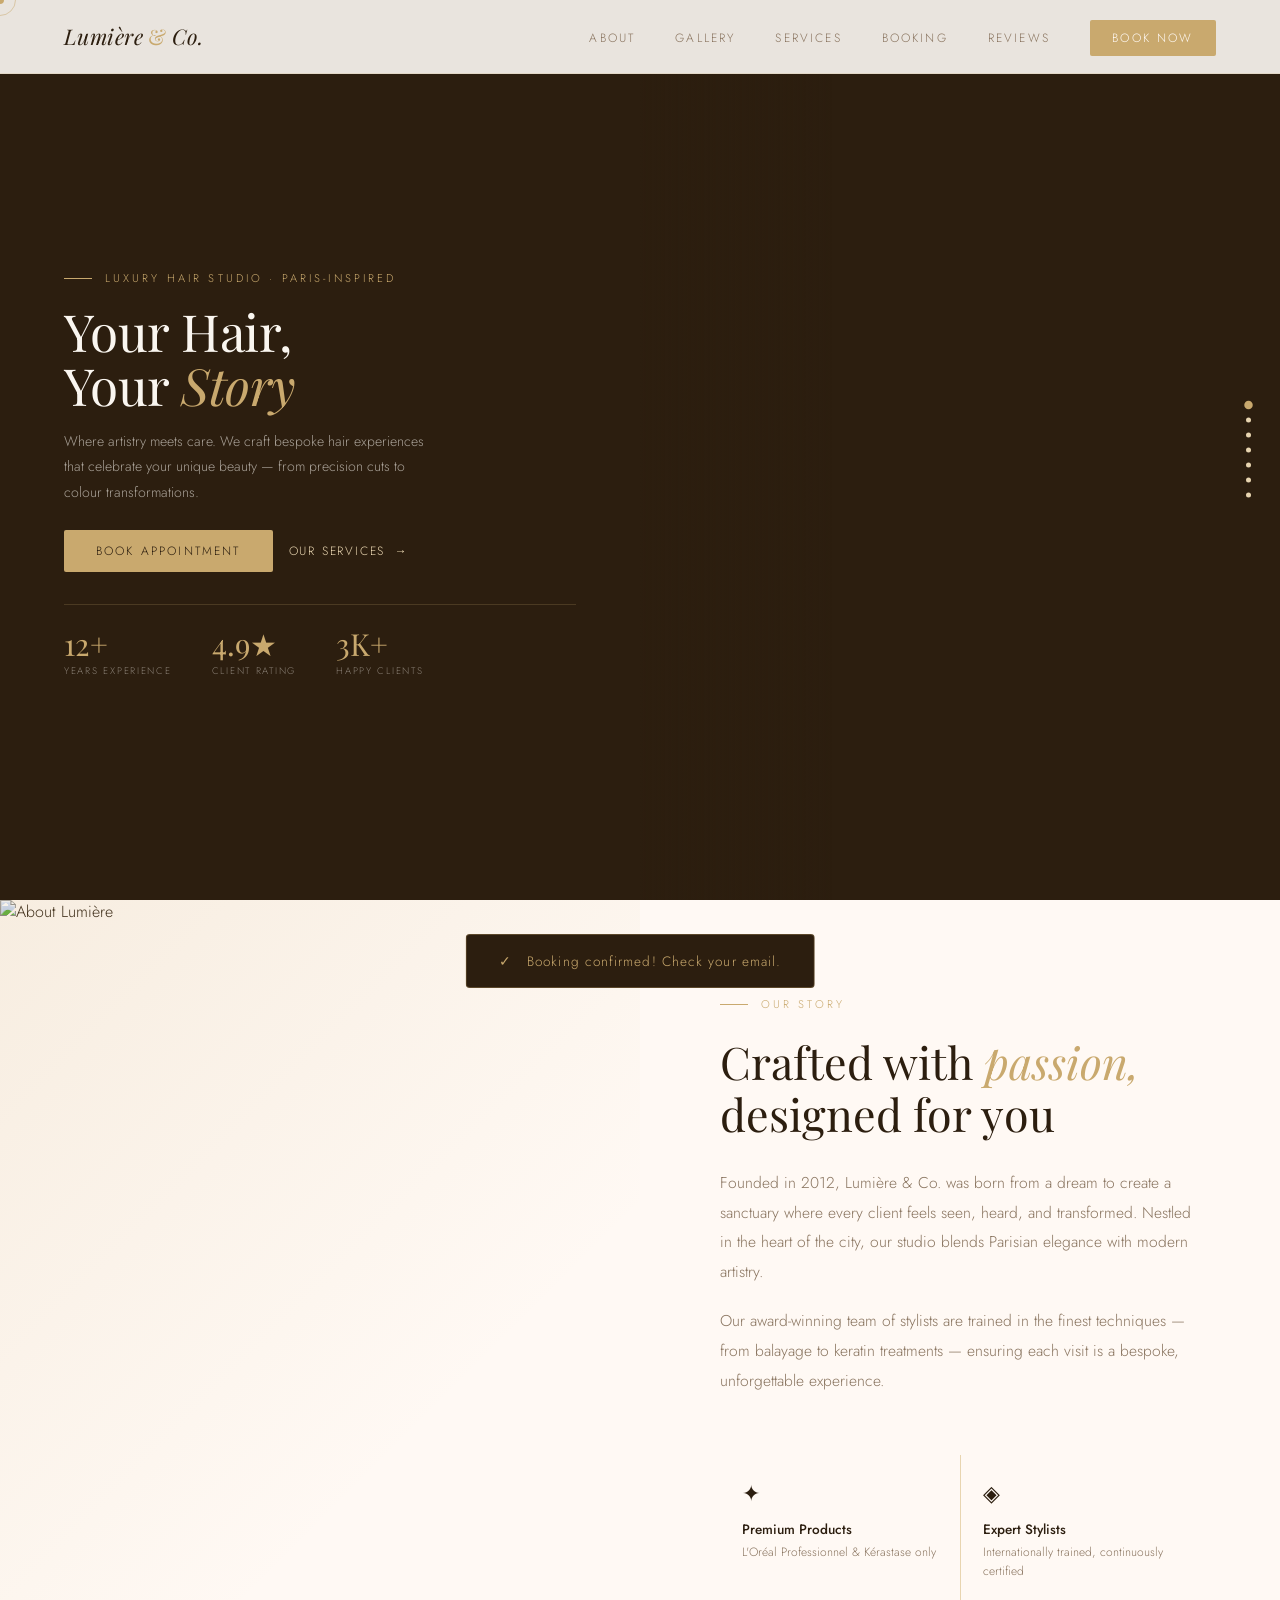
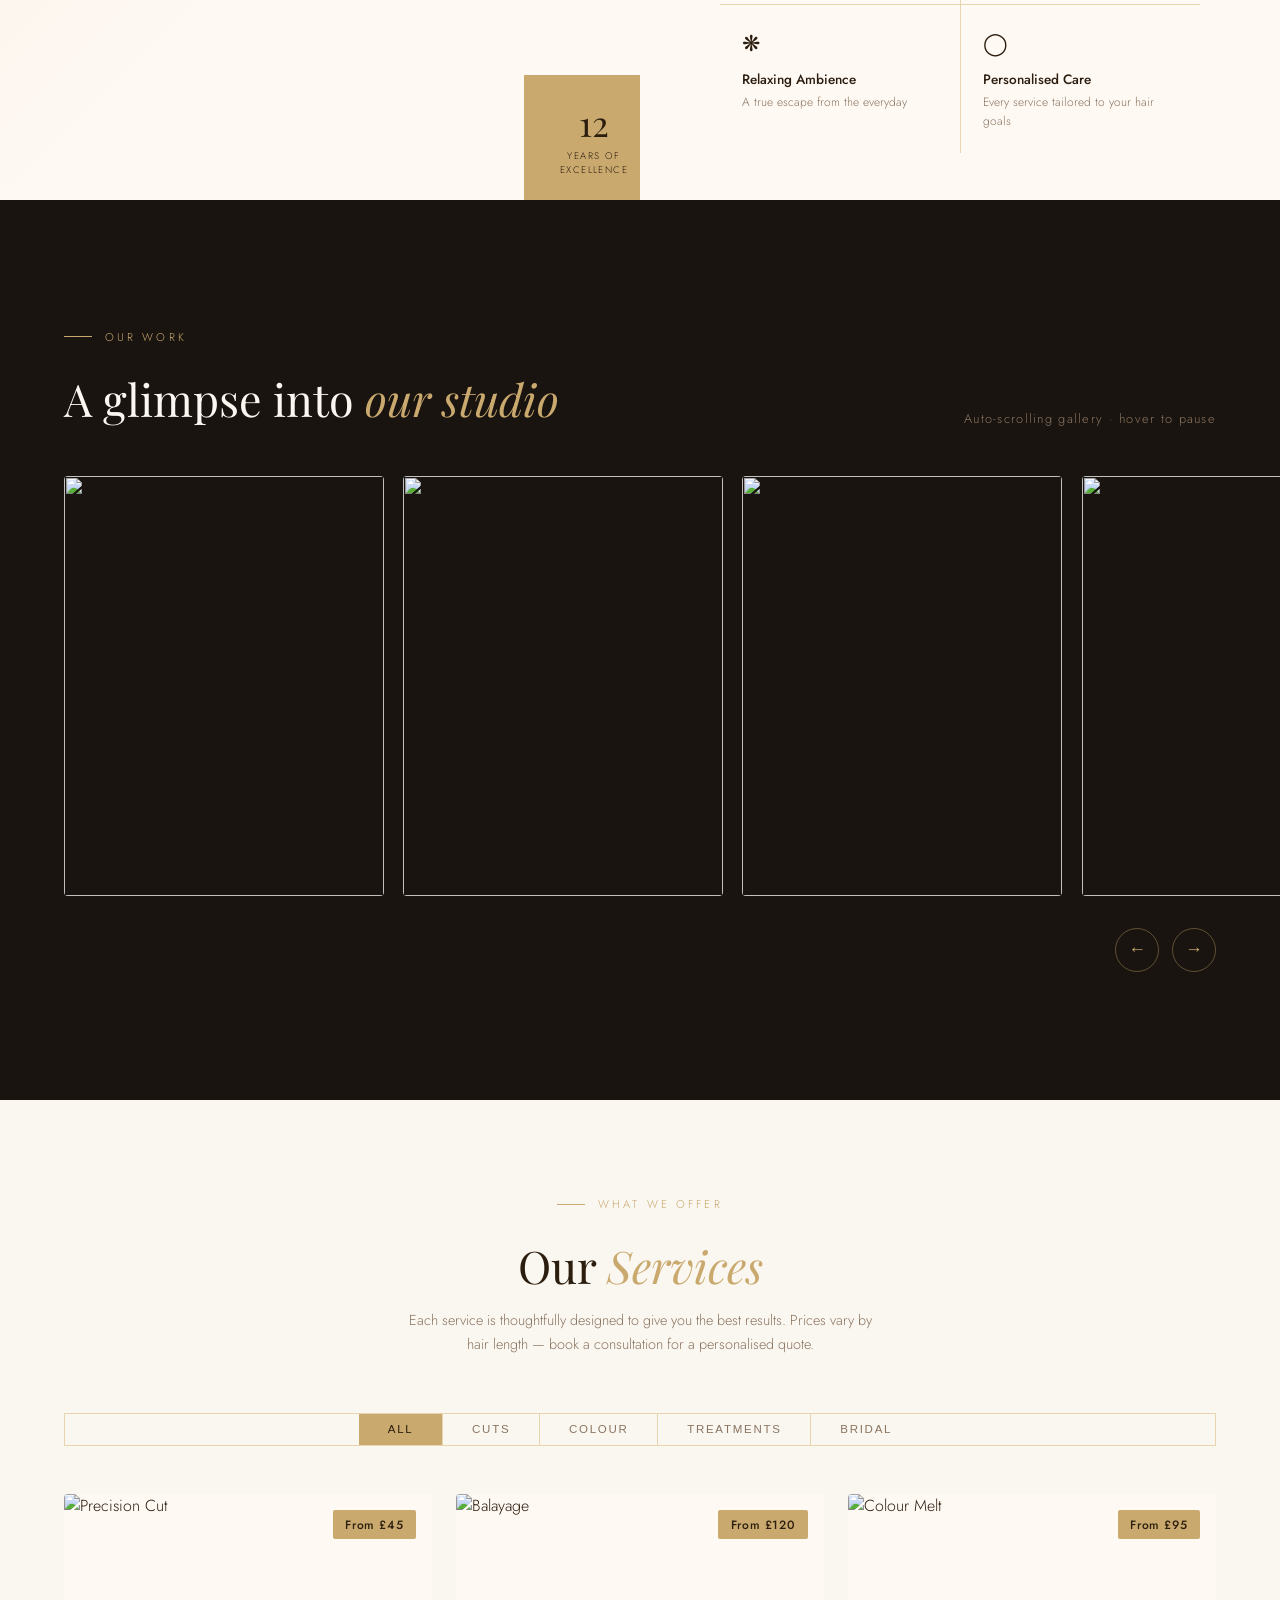
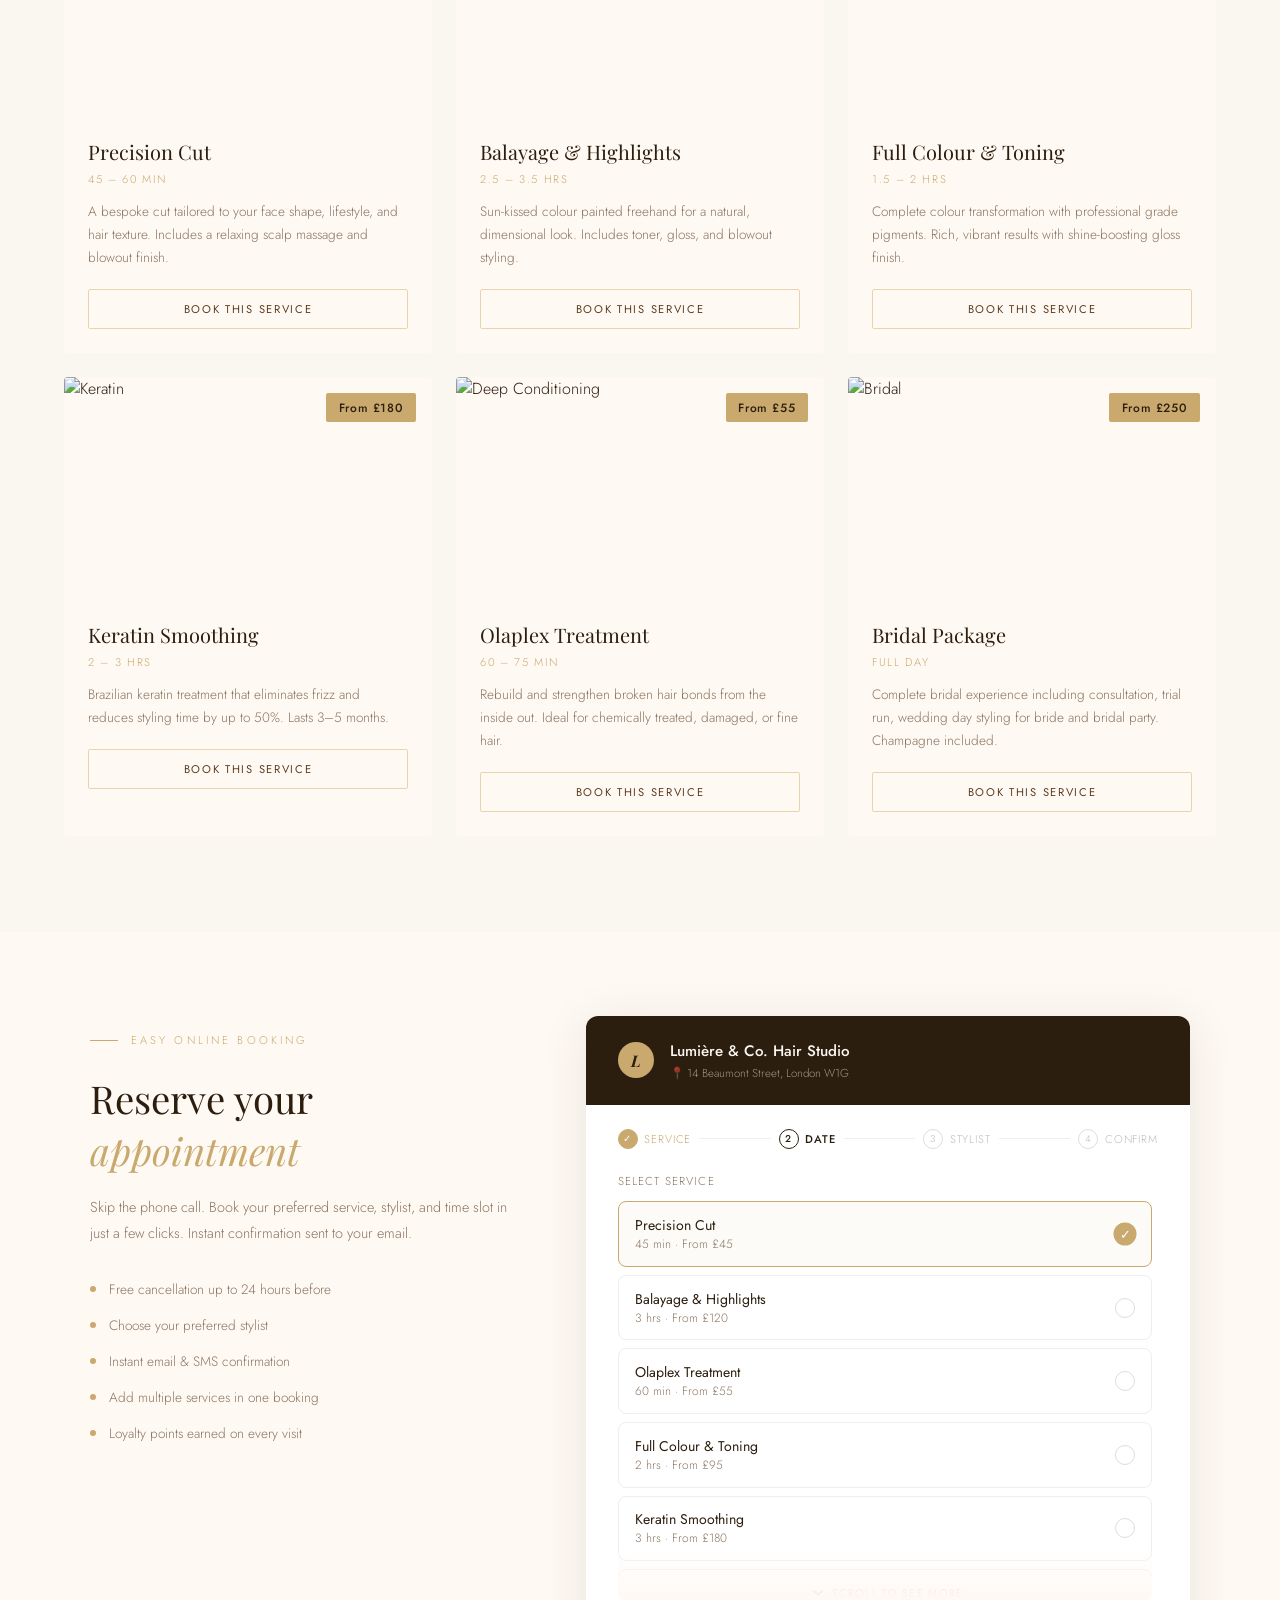
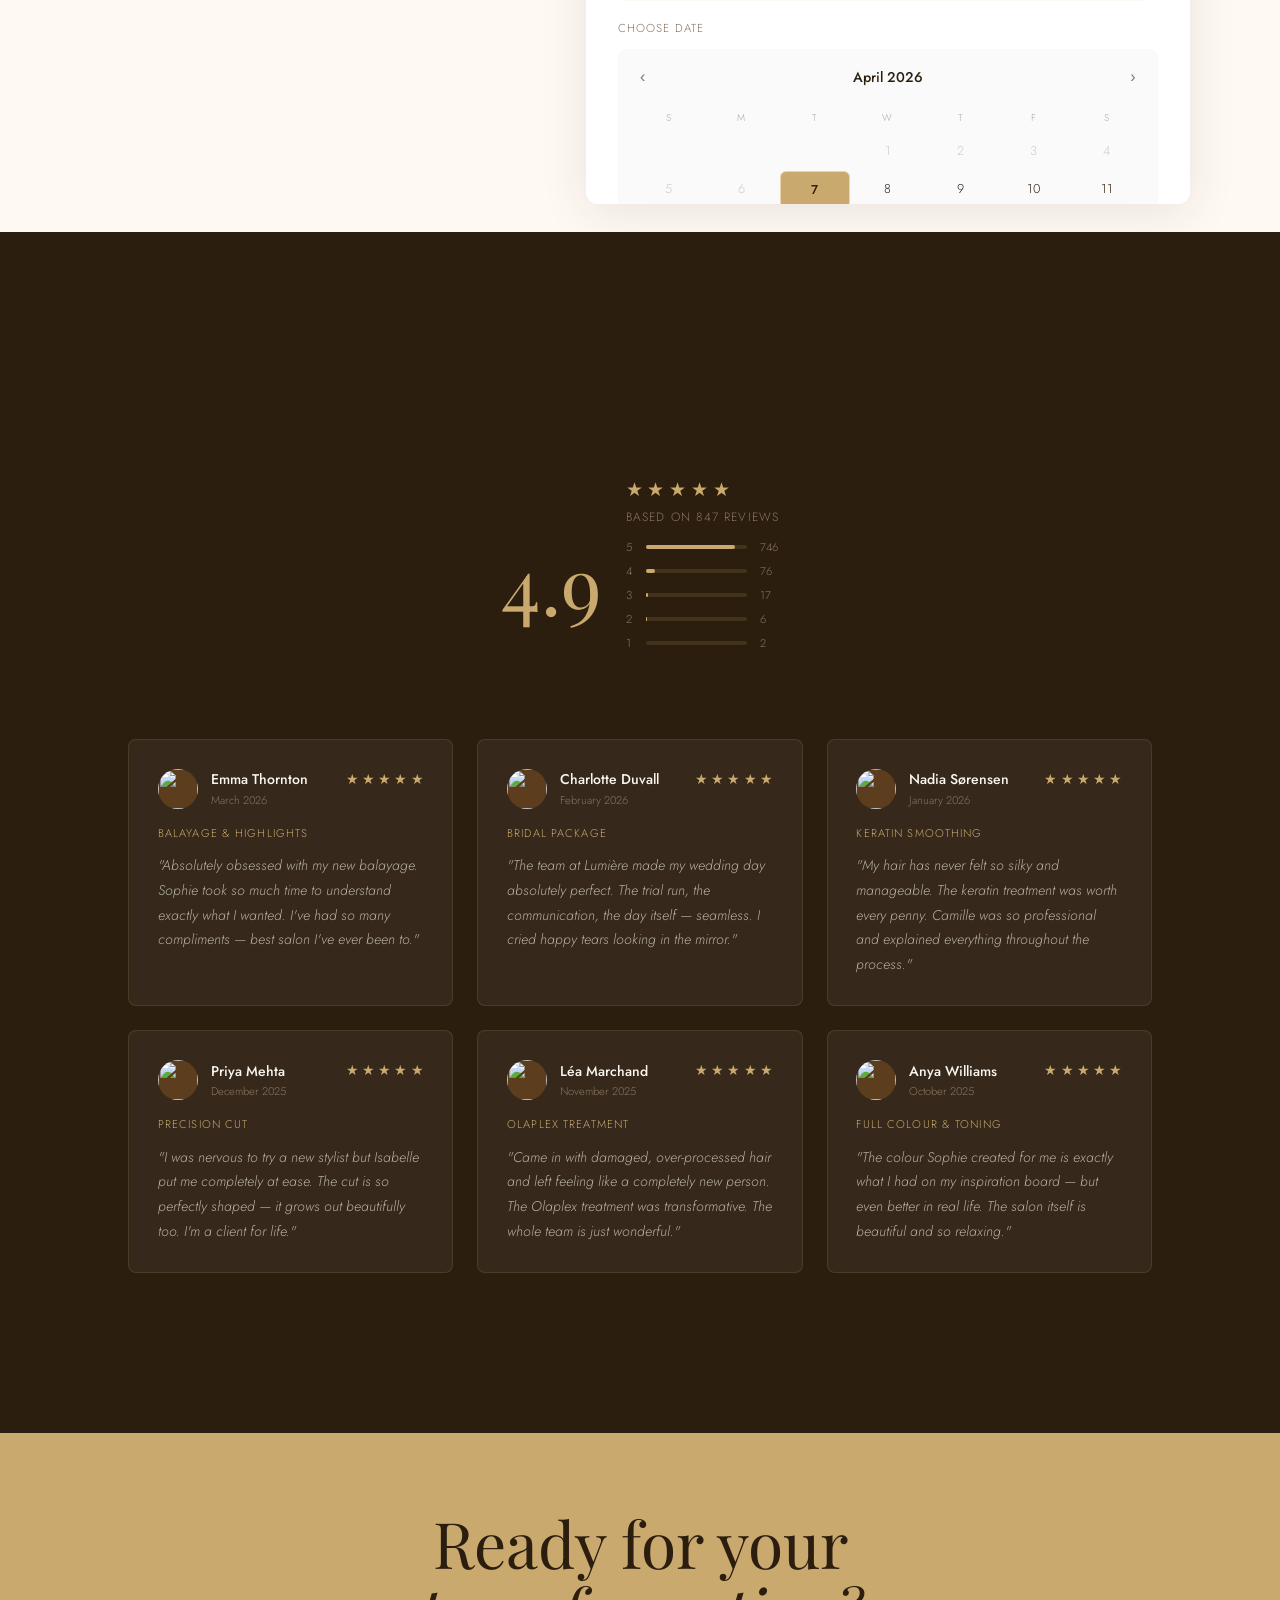
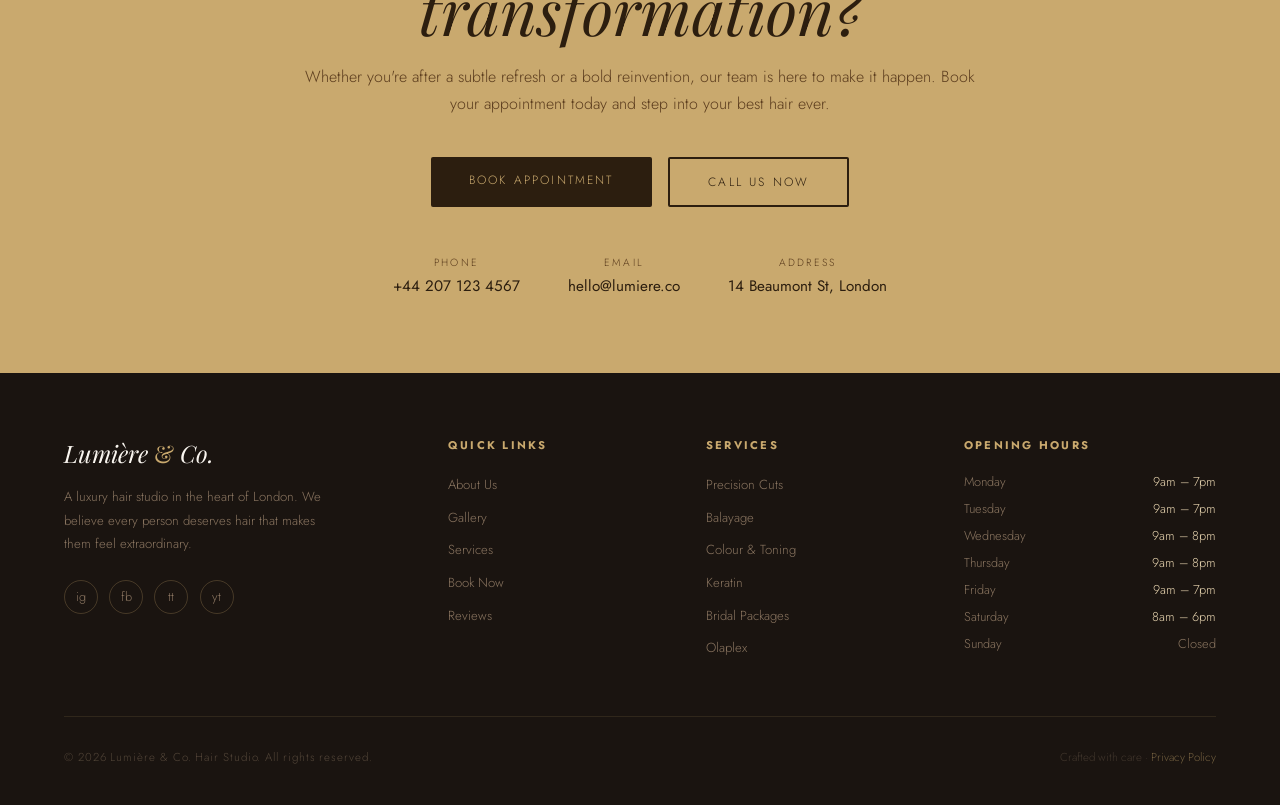
==== commit 6555690f: "Fix booking section cut from top on desktop The fixed nav is ~72px tall. Previous fix used padding:2" ====
--- a/hairsalon-website_3.html
+++ b/hairsalon-website_3.html
@@ -510,12 +510,12 @@
 .hero-exit-fade{position:absolute;inset:0;background:var(--warm-white);pointer-events:none;z-index:5;opacity:0;will-change:opacity;}
 
 /* ── Booking: constrain to exactly 1 scroll-snap height ── */
-#booking{height:100vh;padding:2rem 4rem;}
+#booking{height:100vh;padding:5rem 4rem 1.5rem;}
 .booking-inner{height:100%;display:flex;flex-direction:column;justify-content:center;}
 .booking-grid{min-height:0;align-items:start;}
-.booking-info{overflow-y:auto;max-height:calc(100vh - 5rem);scrollbar-width:none;}
+.booking-info{overflow-y:auto;max-height:calc(100vh - 7rem);scrollbar-width:none;}
 .booking-info::-webkit-scrollbar{display:none;}
-.booking-widget{display:flex;flex-direction:column;max-height:calc(100vh - 5rem);}
+.booking-widget{display:flex;flex-direction:column;max-height:calc(100vh - 7rem);}
 .bw-body{flex:1;overflow-y:auto;scrollbar-width:thin;scrollbar-color:var(--gold-light) transparent;}
 .bw-body::-webkit-scrollbar{width:3px;}
 .bw-body::-webkit-scrollbar-thumb{background:var(--gold-light);border-radius:2px;}
@@ -524,7 +524,7 @@
 @media(max-width:768px){
   /* Disable mandatory snap on mobile — free scrolling is better UX */
   html{scroll-snap-type:none;}
-  section{scroll-snap-align:none;min-height:auto;}
+  section{scroll-snap-align:none;min-height:auto;overflow:visible;}
   .sdots{display:none;}
 
   /* Hide custom cursor on mobile — restore native pointer */
@@ -577,7 +577,9 @@
   .ratings-bars{margin:0 auto 1.5rem;}
   .reviews-grid{grid-template-columns:1fr 1fr;padding:0 0 2rem!important;}
 
-  /* ABOUT */
+  /* ABOUT — fix single-column cut-off */
+  .about-inner{height:auto;}
+  .about-img-wrap{height:300px;}
   .about-content{padding:3rem 1.5rem;}
   .about-pillars{gap:1px;}
 
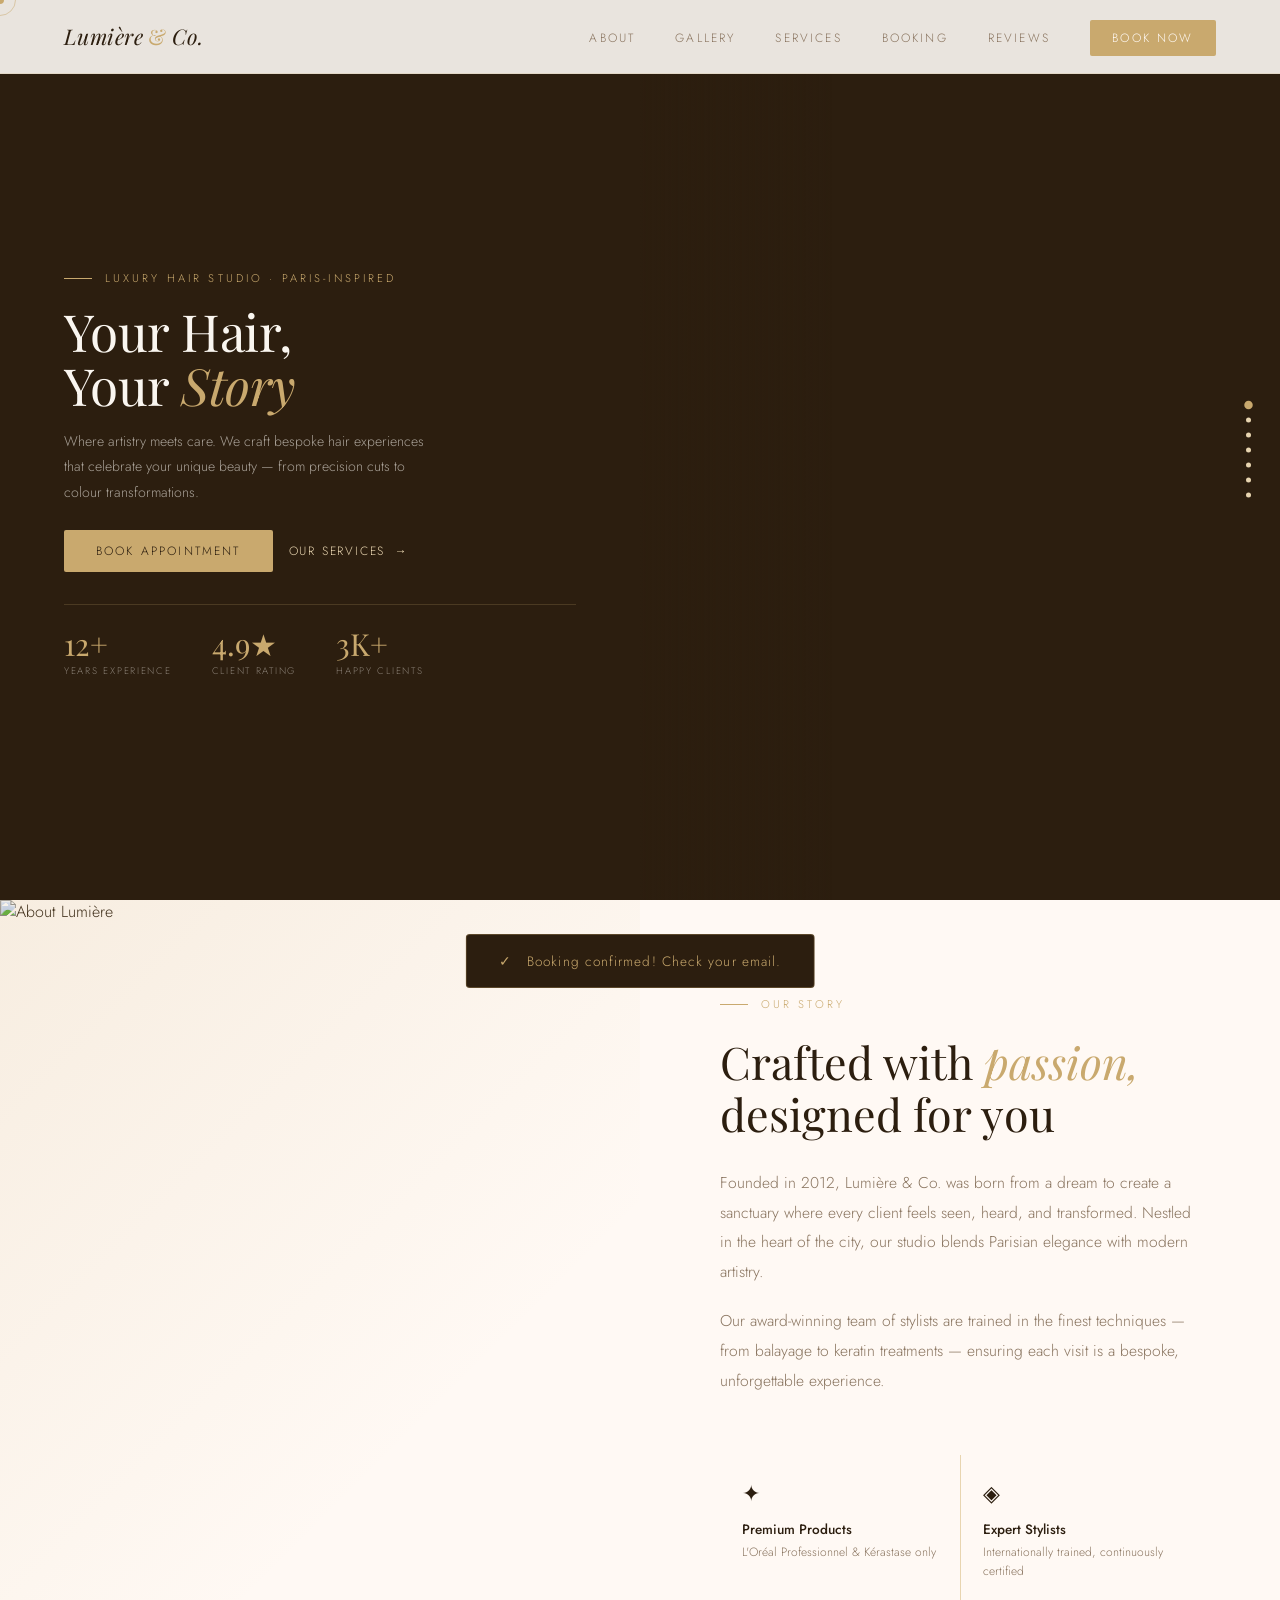
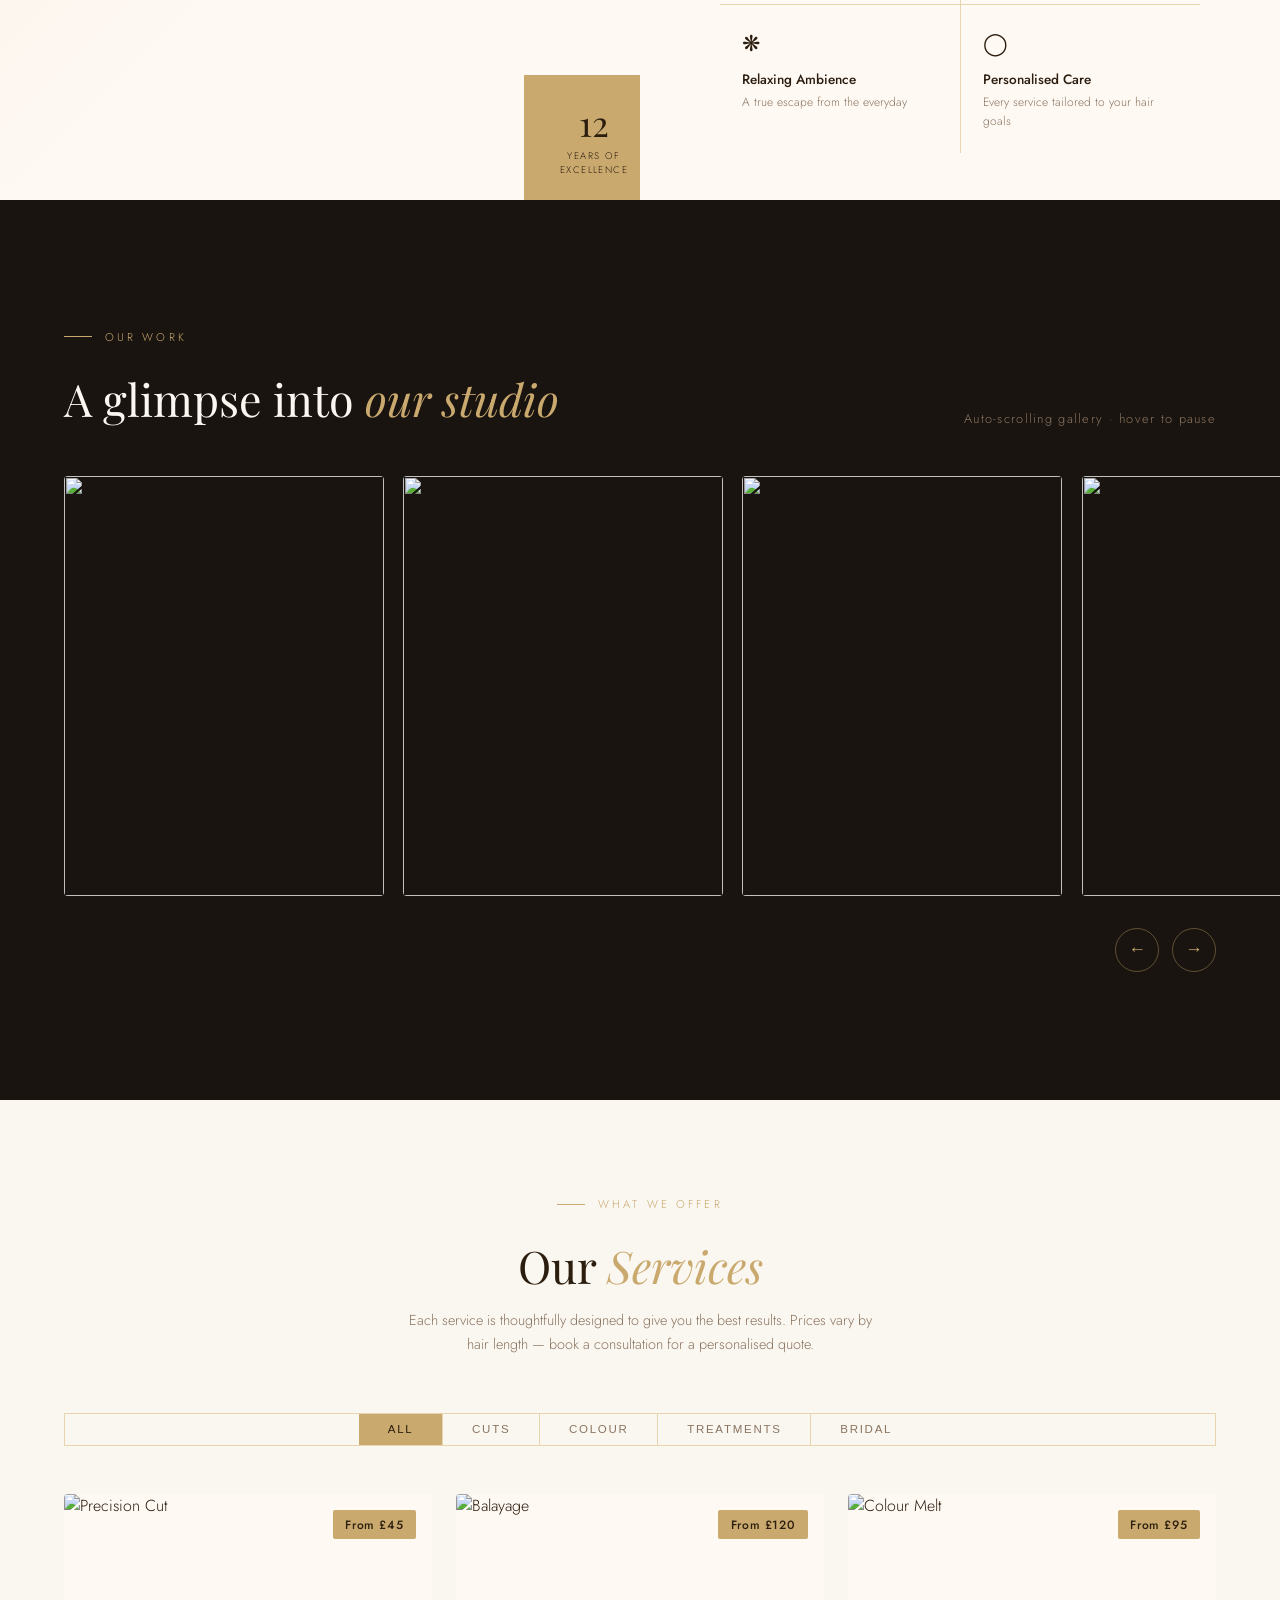
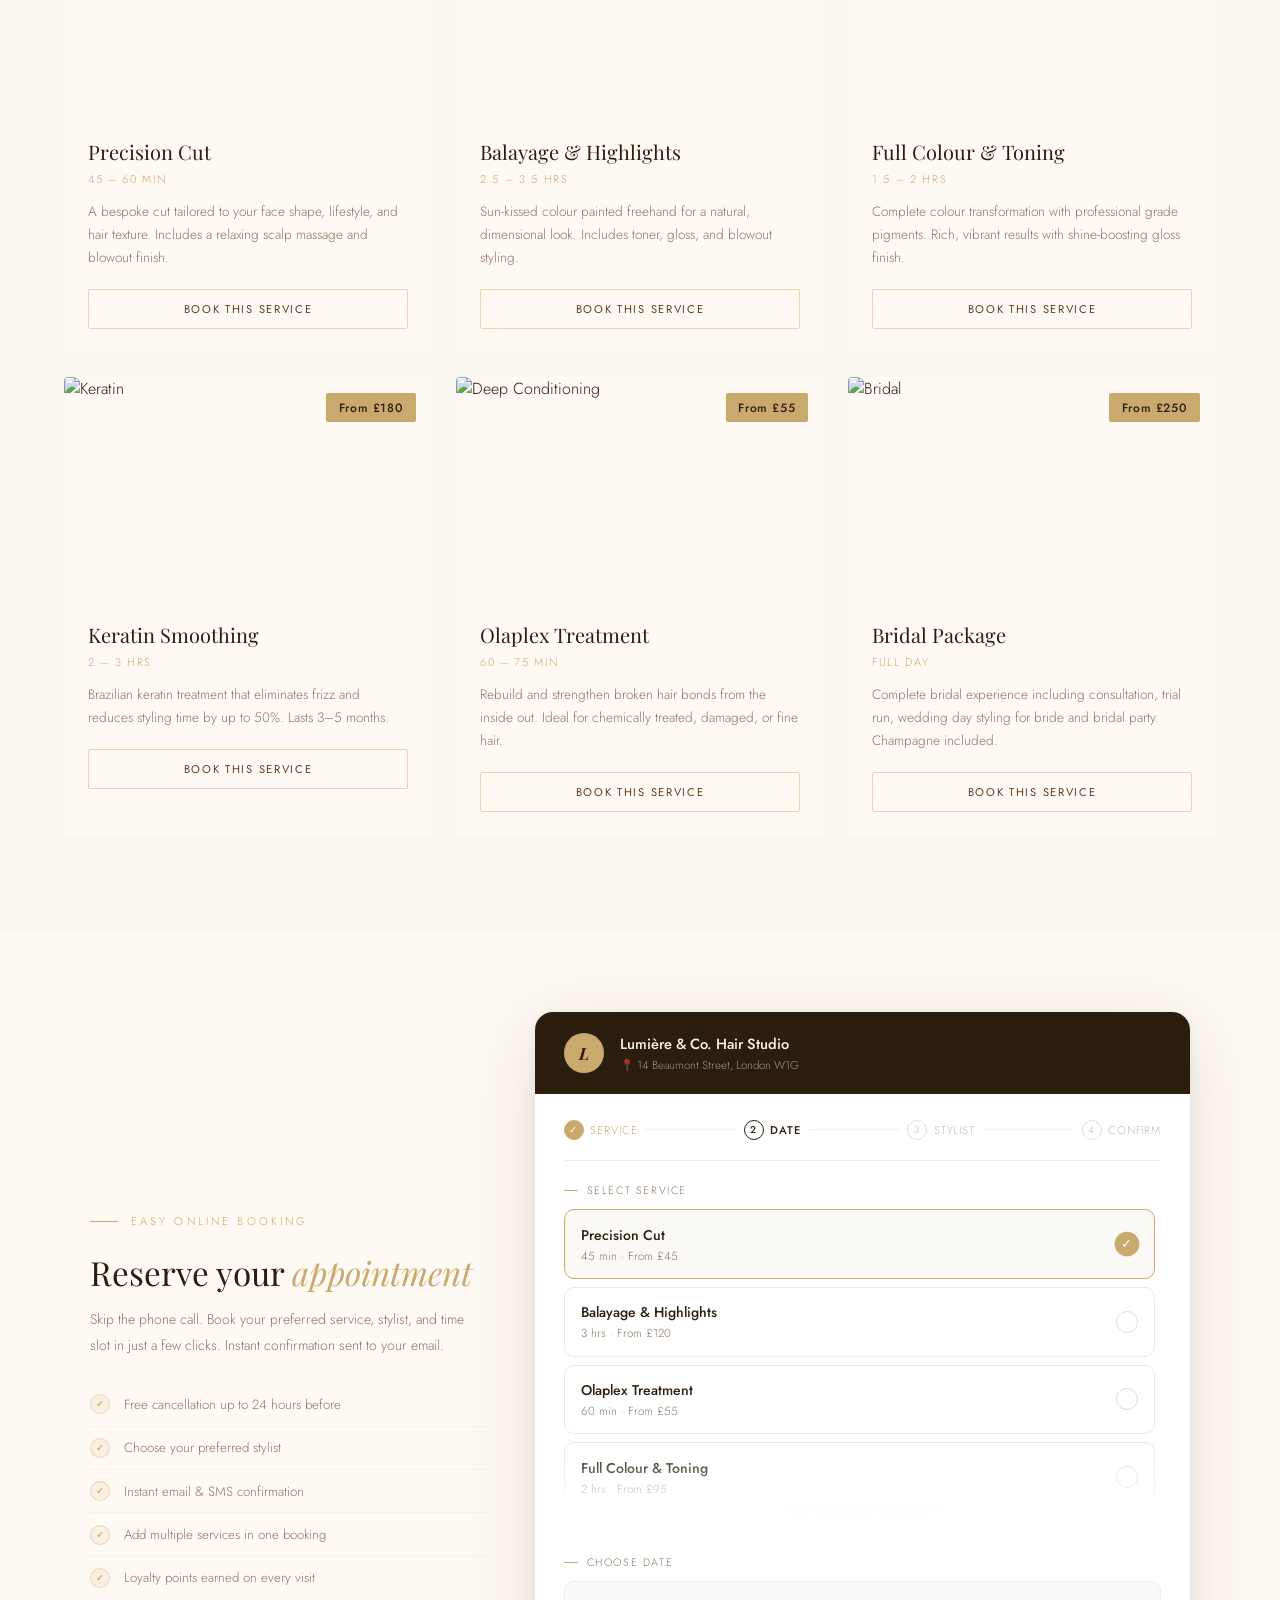
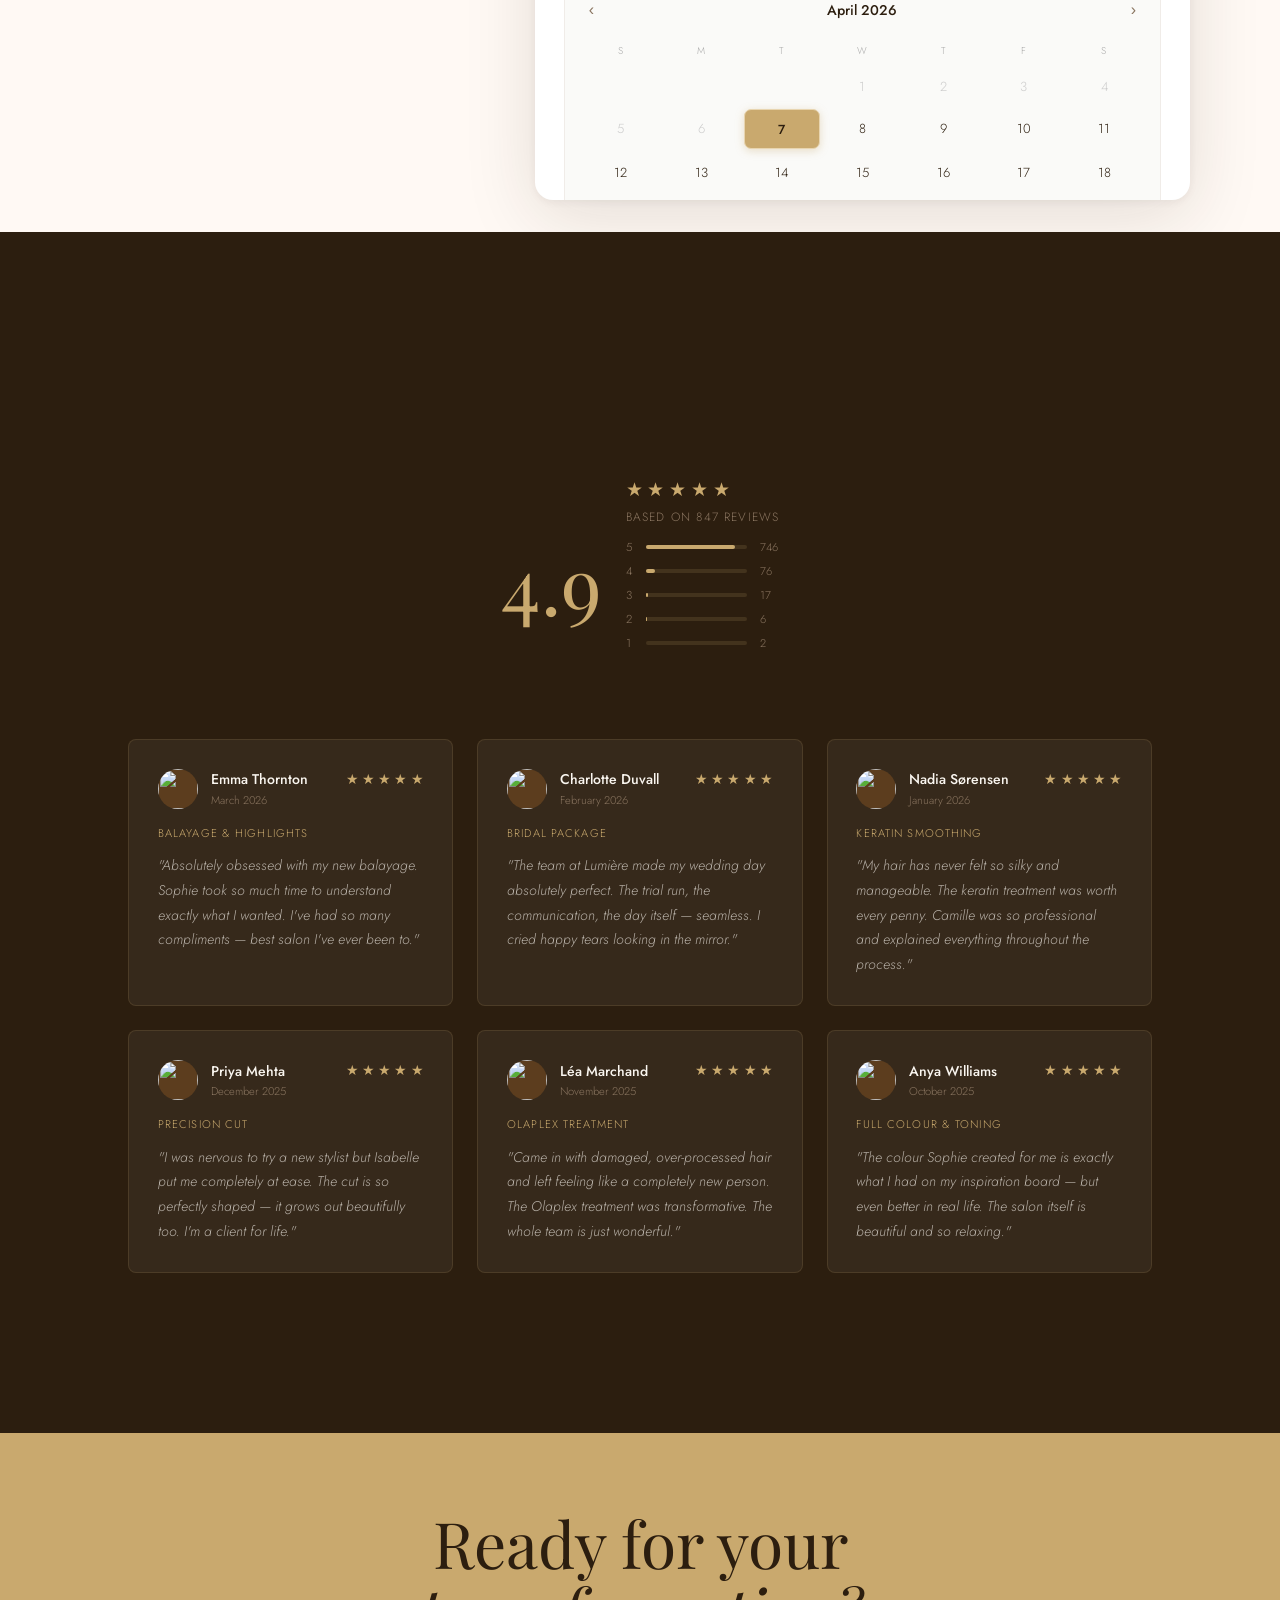
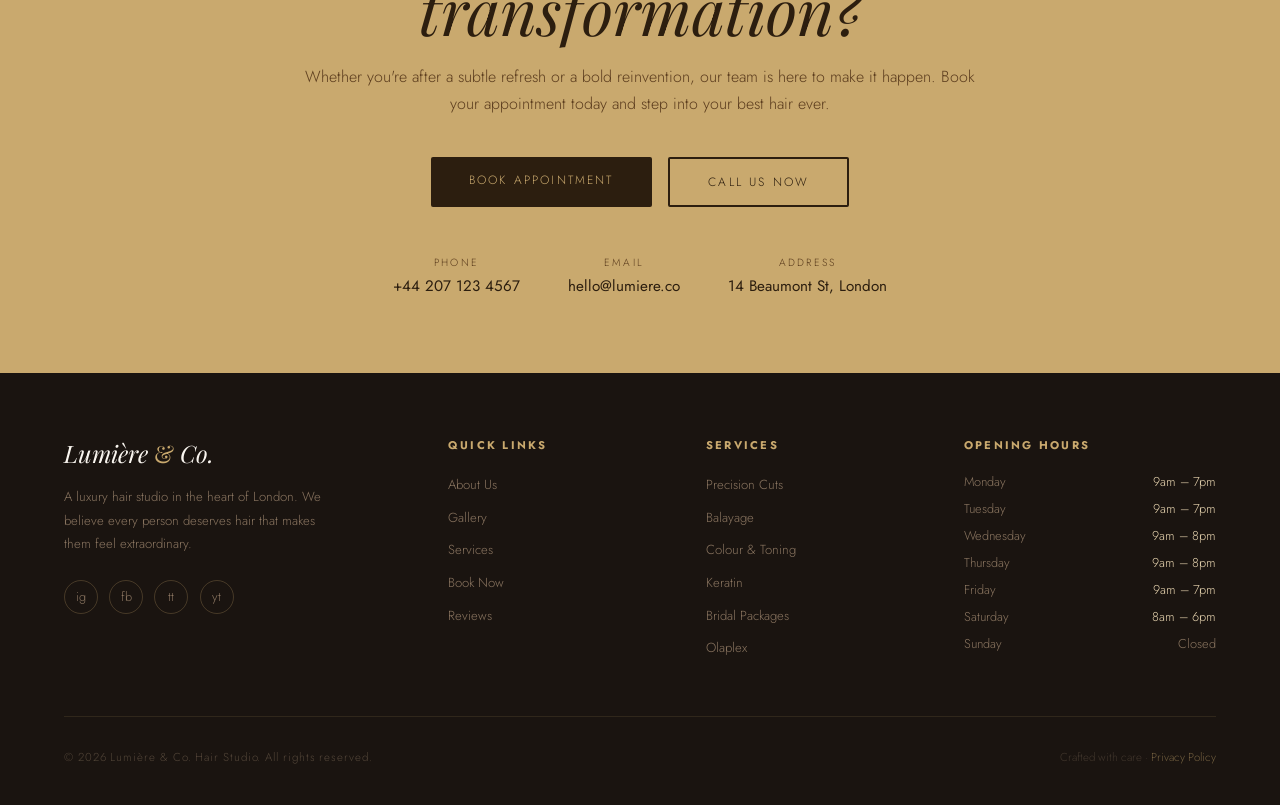
==== commit 6f34c5f0: "Overhaul booking section UI/UX — spacing, service scroll, visual polish Layout: - Grid widened to 1f" ====
--- a/hairsalon-website_3.html
+++ b/hairsalon-website_3.html
@@ -627,6 +627,215 @@
   .ratings-score{font-size:4rem;}
 }
 
+/* ── BOOKING UI/UX OVERHAUL ── */
+
+/* Section layout */
+#booking{padding:5rem 3rem 2rem;}
+.booking-grid{grid-template-columns:1fr 1.65fr;gap:3rem;align-items:center;}
+
+/* ── Left info panel ── */
+.booking-info{padding-top:0;}
+.booking-h2{font-size:clamp(1.8rem,2.6vw,2.6rem);margin:.6rem 0 1rem;line-height:1.15;}
+.booking-p{font-size:.875rem;line-height:1.8;margin-bottom:1.6rem;}
+.booking-perks{gap:0;}
+.booking-perk{
+  display:flex;align-items:center;gap:.9rem;
+  font-size:.83rem;color:var(--taupe);
+  padding:.7rem 0;
+  border-bottom:1px solid rgba(201,169,110,.1);
+}
+.booking-perk:last-child{border-bottom:none;}
+.perk-dot{
+  width:20px;height:20px;flex-shrink:0;
+  border-radius:50%;
+  background:rgba(201,169,110,.12);
+  border:1px solid rgba(201,169,110,.35);
+  position:relative;
+}
+.perk-dot::after{
+  content:'✓';
+  position:absolute;inset:0;
+  display:flex;align-items:center;justify-content:center;
+  font-size:.55rem;font-weight:700;color:var(--gold);
+}
+
+/* ── Widget shell ── */
+.booking-widget{
+  border-radius:18px;
+  box-shadow:0 16px 72px rgba(44,30,15,.13),0 2px 8px rgba(44,30,15,.06);
+}
+
+/* Header */
+.bw-header{padding:1.3rem 1.8rem;}
+.bw-logo{width:40px;height:40px;font-size:1.05rem;}
+.bw-salon-name{font-size:.92rem;}
+
+/* Body padding */
+.bw-body{padding:1.6rem 1.8rem 1.8rem;}
+
+/* Step bar */
+.bw-step{
+  margin-bottom:0;
+  padding-bottom:1.25rem;
+  border-bottom:1px solid #f0ece8;
+}
+
+/* Section labels — gold rule accent */
+.bw-label{
+  font-size:.67rem;letter-spacing:.15em;
+  color:var(--taupe);
+  margin-top:1.4rem;margin-bottom:.7rem;
+  display:flex;align-items:center;gap:.55rem;
+}
+.bw-label::before{
+  content:'';display:block;
+  width:14px;height:1.5px;
+  background:var(--gold);border-radius:1px;
+  flex-shrink:0;
+}
+
+/* ── Service list ── */
+.bw-svc-wrap{margin-bottom:.4rem;}
+.bw-svc-list.scrollable{
+  max-height:calc(66px * 4 + .5rem * 3);  /* exactly 4 items visible */
+}
+.bw-svc-item{
+  padding:.9rem 1rem;
+  border-radius:10px;
+  border:1.5px solid #ede9e4;
+  transition:border-color .2s,background .2s;
+}
+.bw-svc-item:hover{
+  border-color:var(--gold-light);
+  background:rgba(201,169,110,.04);
+}
+.bw-svc-item.selected{
+  border-color:var(--gold);
+  background:rgba(201,169,110,.07);
+}
+.bw-svc-item-name{font-size:.88rem;font-weight:500;color:var(--brown);}
+.bw-svc-item-info{font-size:.73rem;color:var(--taupe);margin-top:.18rem;}
+
+/* Check circle */
+.bw-svc-check{
+  width:22px;height:22px;flex-shrink:0;
+  border-radius:50%;
+  border:1.5px solid #ddd;
+  font-size:.72rem;color:transparent;
+  transition:all .25s cubic-bezier(.34,1.56,.64,1);
+}
+.bw-svc-item.selected .bw-svc-check{
+  background:var(--gold);border-color:var(--gold);
+  color:#fff;transform:scale(1.12);
+}
+
+/* Gradient fade — taller, softer */
+.bw-svc-fade{
+  height:80px;
+  background:linear-gradient(rgba(255,255,255,0),rgba(255,255,255,.97) 80%);
+}
+
+/* Scroll pill hint */
+.bw-svc-scroll-hint{
+  display:none;
+  align-items:center;justify-content:center;
+  gap:.45rem;
+  margin:.5rem auto 0;
+  padding:.32rem .9rem;
+  width:fit-content;
+  font-size:.64rem;letter-spacing:.1em;text-transform:uppercase;
+  color:var(--gold);
+  background:rgba(201,169,110,.09);
+  border:1px solid rgba(201,169,110,.25);
+  border-radius:100px;
+  animation:nudge 2s ease-in-out infinite;
+}
+.bw-svc-scroll-hint.show{display:flex;}
+
+/* ── Calendar ── */
+.bw-calendar{
+  border-radius:10px;
+  background:#fafaf8;
+  border:1px solid #f0ece8;
+  padding:1rem 1.1rem;
+}
+.bw-cal-days{gap:4px;}
+.bw-cal-day{
+  padding:.6rem .25rem;
+  border-radius:7px;
+  font-size:.82rem;
+}
+.bw-cal-day:hover:not(.empty):not(.disabled){background:var(--gold-light);}
+.bw-cal-day.selected{
+  background:var(--gold);
+  box-shadow:0 2px 8px rgba(201,169,110,.35);
+}
+
+/* ── Time slots ── */
+.bw-times{
+  grid-template-columns:repeat(4,1fr);
+  gap:.45rem;margin-bottom:1.1rem;
+}
+.bw-time{
+  padding:.7rem .2rem;
+  border-radius:8px;
+  border:1.5px solid #ede9e4;
+  font-size:.8rem;
+  transition:border-color .18s,background .18s,transform .18s cubic-bezier(.34,1.56,.64,1),box-shadow .18s;
+}
+.bw-time:not(.taken):hover{
+  border-color:var(--gold);
+  transform:scale(1.05);
+}
+.bw-time.selected{
+  background:var(--gold);border-color:var(--gold);
+  box-shadow:0 2px 8px rgba(201,169,110,.3);
+}
+.bw-time.taken{
+  border-color:#f0f0f0;color:#ccc;
+  text-decoration:line-through;
+  text-decoration-color:#ddd;
+  cursor:not-allowed;
+}
+
+/* ── Stylist picker ── */
+.bw-stylist{gap:.6rem;margin-bottom:1.1rem;}
+.bw-stylist-item{
+  border-radius:10px;
+  padding:.85rem .5rem;
+  border:1.5px solid #ede9e4;
+  transition:border-color .2s,transform .25s cubic-bezier(.34,1.56,.64,1),box-shadow .25s;
+}
+.bw-stylist-item:hover{
+  border-color:var(--gold-light);
+  transform:translateY(-3px);
+  box-shadow:0 6px 16px rgba(44,30,15,.08);
+}
+.bw-stylist-item.selected{
+  border-color:var(--gold);
+  background:rgba(201,169,110,.05);
+  box-shadow:0 0 0 3px rgba(201,169,110,.18);
+}
+.bw-stylist-av{width:46px;height:46px;}
+.bw-stylist-name{font-size:.72rem;font-weight:500;color:var(--brown-mid);}
+
+/* ── CTA button ── */
+.bw-cta{
+  border-radius:10px;
+  padding:1.05rem;
+  font-size:.78rem;
+  letter-spacing:.16em;
+  margin-top:.75rem;
+  background:var(--brown);
+  transition:background .25s,transform .2s cubic-bezier(.34,1.56,.64,1),box-shadow .25s;
+}
+.bw-cta:hover{
+  background:var(--charcoal);
+  transform:translateY(-2px);
+  box-shadow:0 8px 24px rgba(44,30,15,.22);
+}
+.bw-note{font-size:.67rem;color:#b5afa8;letter-spacing:.02em;margin-top:.9rem;}
+
 /* ── Reduced motion ── */
 @media(prefers-reduced-motion:reduce){
   .hero-left>*,.sr,.sr-l,.sr-r{opacity:1!important;transform:none!important;animation:none!important;transition:none!important;}
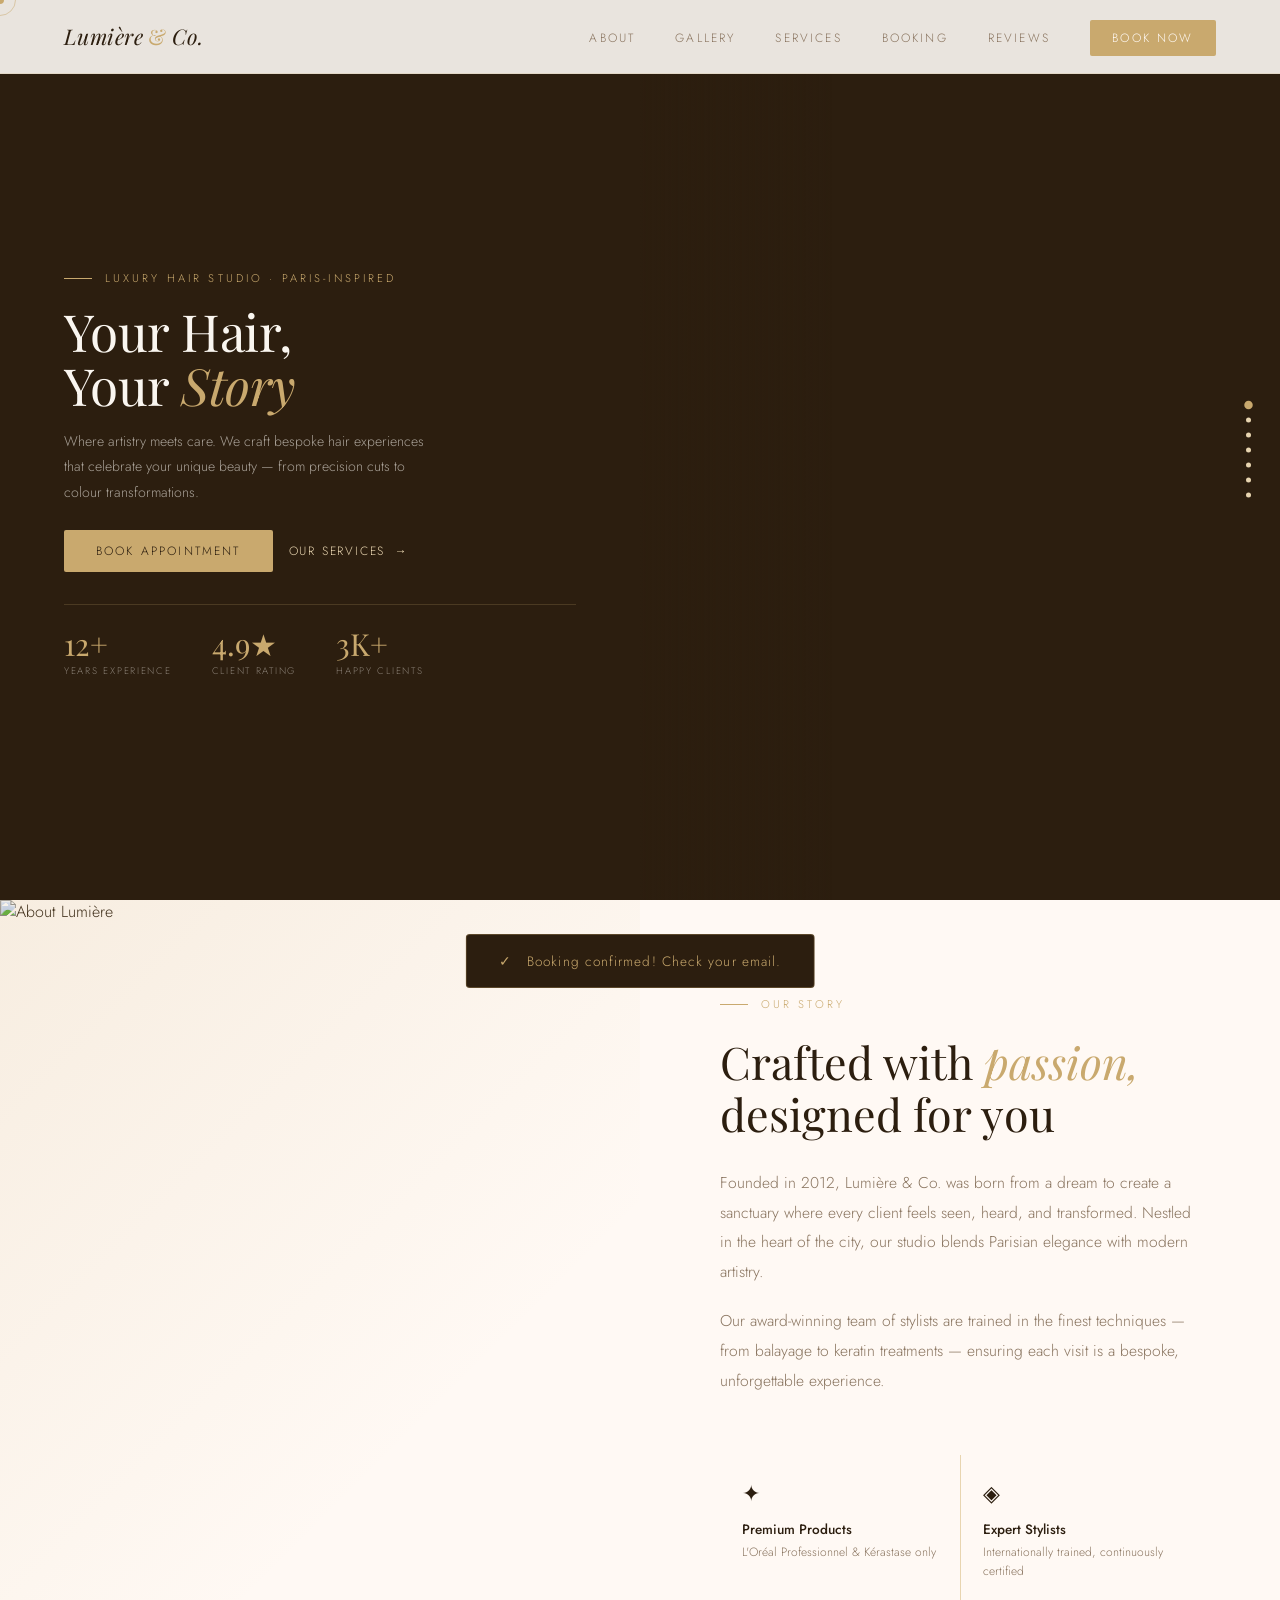
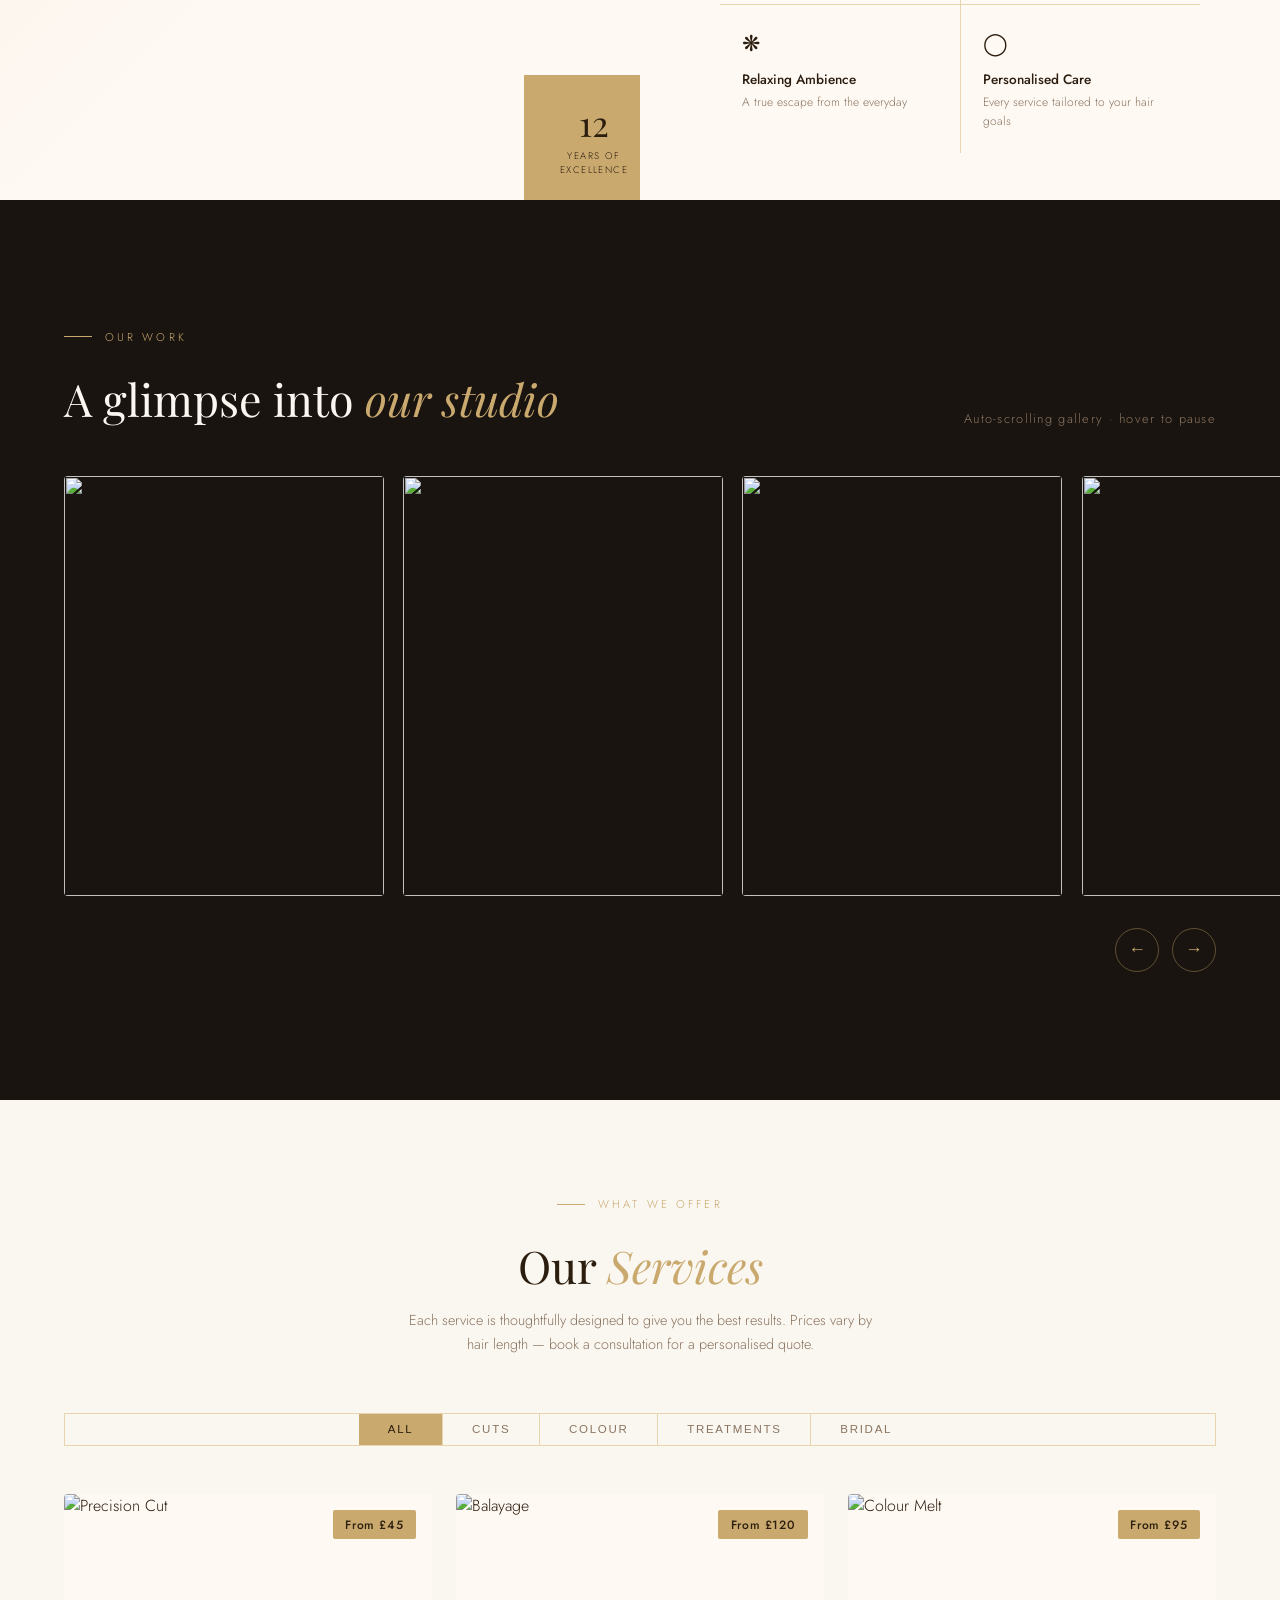
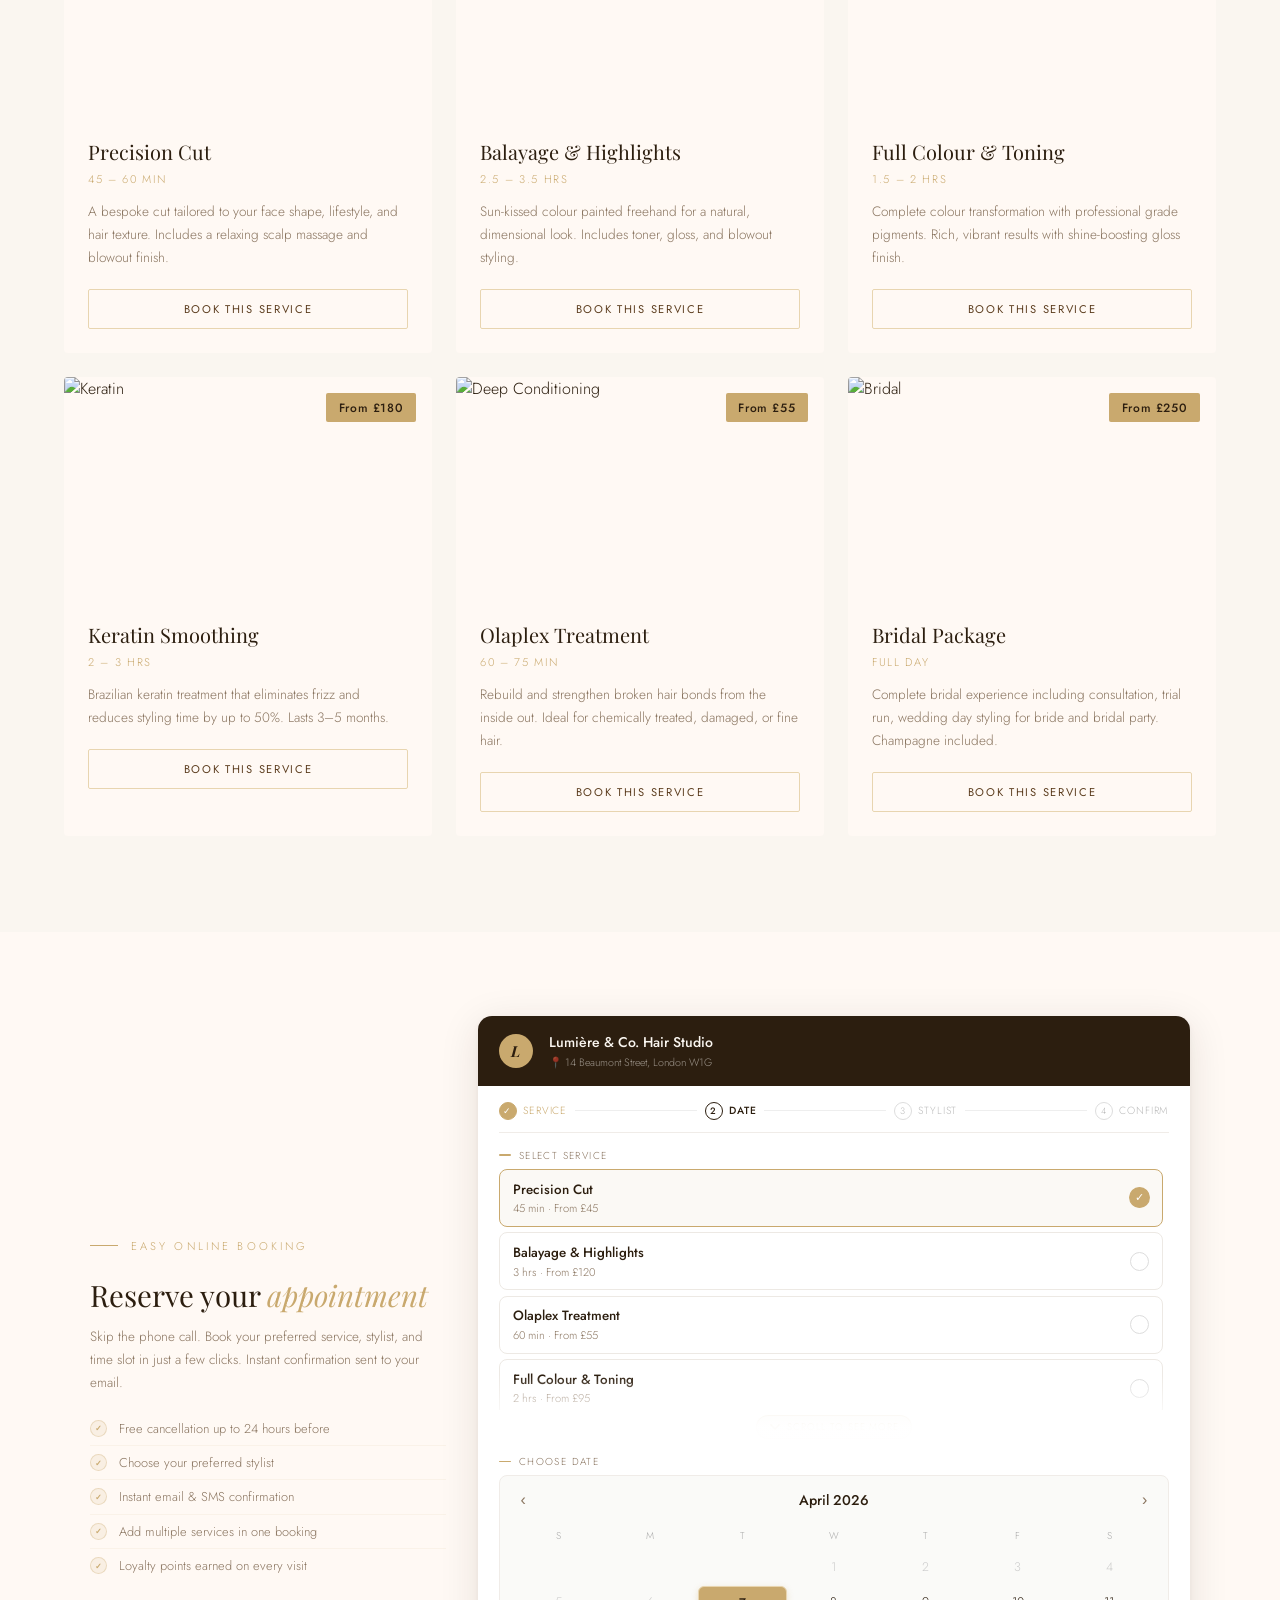
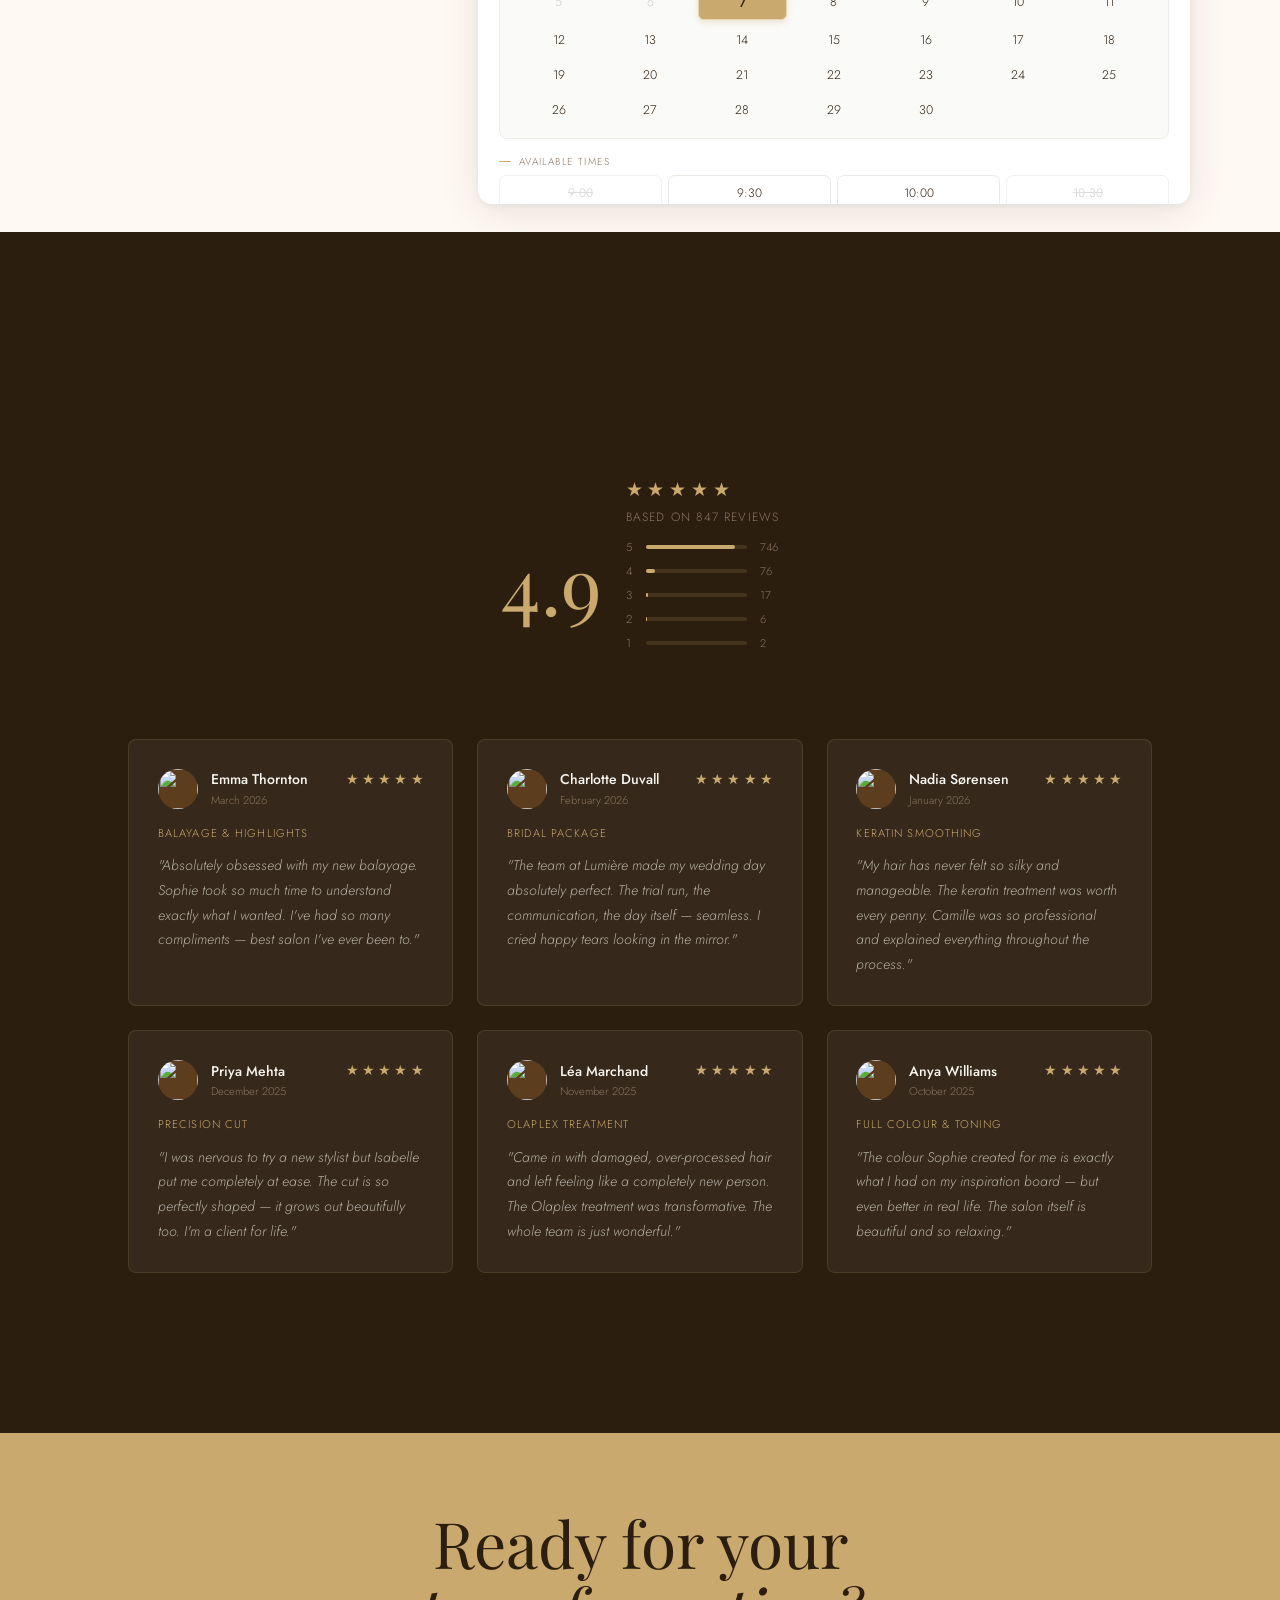
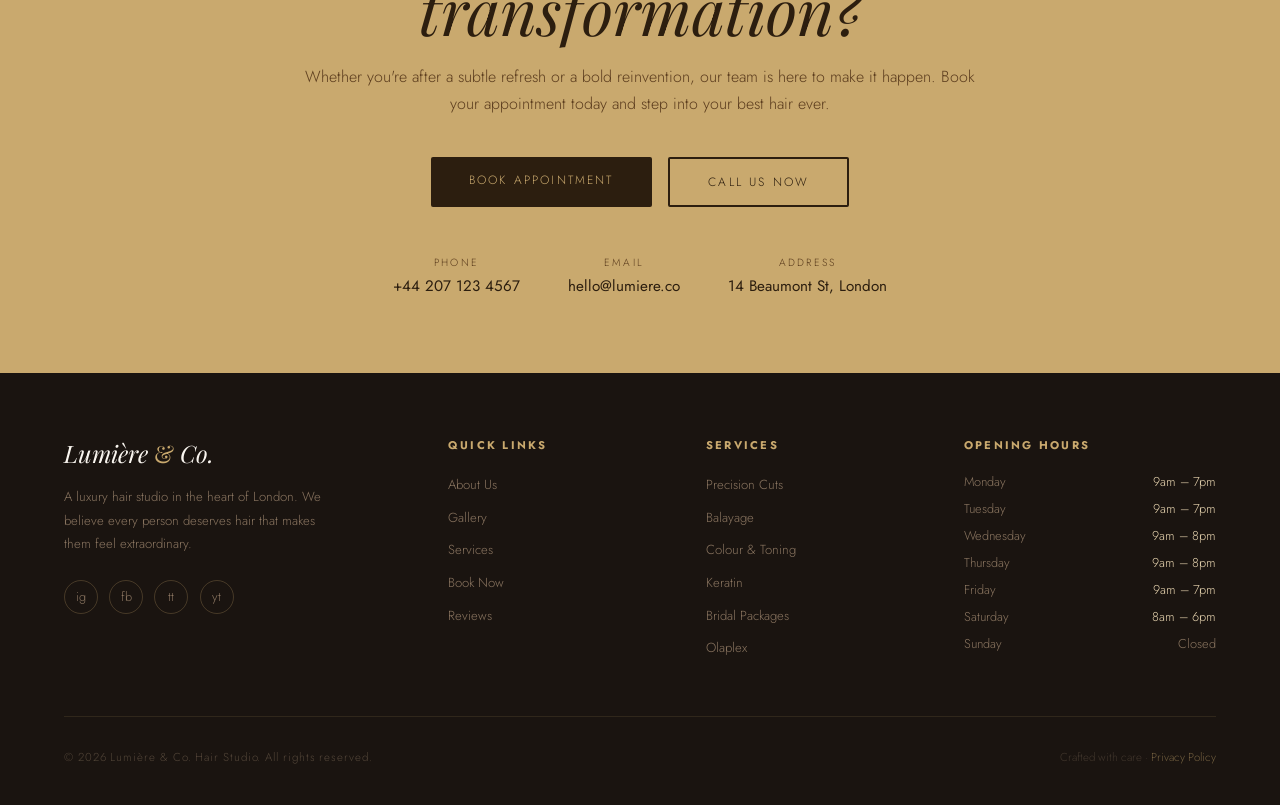
==== commit 587430d8: "Tighten booking section spacing and overlay layout Inline booking section: - Grid 1fr 1.65fr → 1fr 2" ====
--- a/hairsalon-website_3.html
+++ b/hairsalon-website_3.html
@@ -630,211 +630,154 @@
 /* ── BOOKING UI/UX OVERHAUL ── */
 
 /* Section layout */
-#booking{padding:5rem 3rem 2rem;}
-.booking-grid{grid-template-columns:1fr 1.65fr;gap:3rem;align-items:center;}
-
-/* ── Left info panel ── */
+#booking{padding:5rem 2.5rem 1.5rem;}
+.booking-grid{grid-template-columns:1fr 2fr;gap:2rem;align-items:center;}
+
+/* Left info panel */
 .booking-info{padding-top:0;}
-.booking-h2{font-size:clamp(1.8rem,2.6vw,2.6rem);margin:.6rem 0 1rem;line-height:1.15;}
-.booking-p{font-size:.875rem;line-height:1.8;margin-bottom:1.6rem;}
+.booking-h2{font-size:clamp(1.65rem,2.3vw,2.3rem);margin:.5rem 0 .8rem;line-height:1.15;}
+.booking-p{font-size:.84rem;line-height:1.72;margin-bottom:1.1rem;}
 .booking-perks{gap:0;}
 .booking-perk{
-  display:flex;align-items:center;gap:.9rem;
-  font-size:.83rem;color:var(--taupe);
-  padding:.7rem 0;
-  border-bottom:1px solid rgba(201,169,110,.1);
+  display:flex;align-items:center;gap:.75rem;
+  font-size:.8rem;color:var(--taupe);
+  padding:.45rem 0;
+  border-bottom:1px solid rgba(201,169,110,.09);
 }
 .booking-perk:last-child{border-bottom:none;}
 .perk-dot{
-  width:20px;height:20px;flex-shrink:0;
+  width:17px;height:17px;flex-shrink:0;
   border-radius:50%;
   background:rgba(201,169,110,.12);
-  border:1px solid rgba(201,169,110,.35);
+  border:1px solid rgba(201,169,110,.32);
   position:relative;
 }
 .perk-dot::after{
-  content:'✓';
-  position:absolute;inset:0;
+  content:'✓';position:absolute;inset:0;
   display:flex;align-items:center;justify-content:center;
-  font-size:.55rem;font-weight:700;color:var(--gold);
-}
-
-/* ── Widget shell ── */
+  font-size:.5rem;font-weight:700;color:var(--gold);
+}
+
+/* Widget shell */
 .booking-widget{
-  border-radius:18px;
-  box-shadow:0 16px 72px rgba(44,30,15,.13),0 2px 8px rgba(44,30,15,.06);
-}
-
-/* Header */
-.bw-header{padding:1.3rem 1.8rem;}
-.bw-logo{width:40px;height:40px;font-size:1.05rem;}
-.bw-salon-name{font-size:.92rem;}
-
-/* Body padding */
-.bw-body{padding:1.6rem 1.8rem 1.8rem;}
+  border-radius:14px;
+  box-shadow:0 8px 40px rgba(44,30,15,.11),0 2px 6px rgba(44,30,15,.05);
+}
+
+/* Header — compact */
+.bw-header{padding:1rem 1.3rem;}
+.bw-logo{width:34px;height:34px;font-size:.95rem;}
+.bw-salon-name{font-size:.88rem;}
+.bw-salon-loc{font-size:.67rem;}
+
+/* Body — tight */
+.bw-body{padding:1rem 1.3rem 1.2rem;}
 
 /* Step bar */
-.bw-step{
-  margin-bottom:0;
-  padding-bottom:1.25rem;
-  border-bottom:1px solid #f0ece8;
-}
-
-/* Section labels — gold rule accent */
+.bw-step{margin-bottom:0;padding-bottom:.8rem;border-bottom:1px solid #f0ece8;}
+.bw-step-item{font-size:.65rem;}
+.bw-step-dot{width:18px;height:18px;font-size:.58rem;}
+
+/* Labels — compact with gold rule */
 .bw-label{
-  font-size:.67rem;letter-spacing:.15em;
-  color:var(--taupe);
-  margin-top:1.4rem;margin-bottom:.7rem;
-  display:flex;align-items:center;gap:.55rem;
+  font-size:.63rem;letter-spacing:.14em;color:var(--taupe);
+  margin-top:.9rem;margin-bottom:.4rem;
+  display:flex;align-items:center;gap:.5rem;
 }
 .bw-label::before{
-  content:'';display:block;
-  width:14px;height:1.5px;
-  background:var(--gold);border-radius:1px;
-  flex-shrink:0;
-}
-
-/* ── Service list ── */
-.bw-svc-wrap{margin-bottom:.4rem;}
-.bw-svc-list.scrollable{
-  max-height:calc(66px * 4 + .5rem * 3);  /* exactly 4 items visible */
-}
+  content:'';display:block;width:12px;height:1.5px;
+  background:var(--gold);border-radius:1px;flex-shrink:0;
+}
+
+/* Service list */
+.bw-svc-wrap{margin-bottom:.3rem;}
+.bw-svc-list{gap:.35rem;}
+.bw-svc-list.scrollable{max-height:calc(56px * 4 + .35rem * 3);}
 .bw-svc-item{
-  padding:.9rem 1rem;
-  border-radius:10px;
+  padding:.6rem .85rem;border-radius:8px;
   border:1.5px solid #ede9e4;
   transition:border-color .2s,background .2s;
 }
-.bw-svc-item:hover{
-  border-color:var(--gold-light);
-  background:rgba(201,169,110,.04);
-}
-.bw-svc-item.selected{
-  border-color:var(--gold);
-  background:rgba(201,169,110,.07);
-}
-.bw-svc-item-name{font-size:.88rem;font-weight:500;color:var(--brown);}
-.bw-svc-item-info{font-size:.73rem;color:var(--taupe);margin-top:.18rem;}
-
-/* Check circle */
+.bw-svc-item:hover{border-color:var(--gold-light);background:rgba(201,169,110,.03);}
+.bw-svc-item.selected{border-color:var(--gold);background:rgba(201,169,110,.07);}
+.bw-svc-item-name{font-size:.84rem;font-weight:500;color:var(--brown);}
+.bw-svc-item-info{font-size:.7rem;color:var(--taupe);margin-top:.1rem;}
 .bw-svc-check{
-  width:22px;height:22px;flex-shrink:0;
-  border-radius:50%;
-  border:1.5px solid #ddd;
-  font-size:.72rem;color:transparent;
+  width:19px;height:19px;flex-shrink:0;border-radius:50%;
+  border:1.5px solid #ddd;font-size:.65rem;color:transparent;
   transition:all .25s cubic-bezier(.34,1.56,.64,1);
 }
 .bw-svc-item.selected .bw-svc-check{
-  background:var(--gold);border-color:var(--gold);
-  color:#fff;transform:scale(1.12);
-}
-
-/* Gradient fade — taller, softer */
-.bw-svc-fade{
-  height:80px;
-  background:linear-gradient(rgba(255,255,255,0),rgba(255,255,255,.97) 80%);
-}
-
-/* Scroll pill hint */
+  background:var(--gold);border-color:var(--gold);color:#fff;transform:scale(1.1);
+}
+.bw-svc-fade{height:64px;background:linear-gradient(rgba(255,255,255,0),rgba(255,255,255,.97) 80%);}
 .bw-svc-scroll-hint{
-  display:none;
-  align-items:center;justify-content:center;
-  gap:.45rem;
-  margin:.5rem auto 0;
-  padding:.32rem .9rem;
-  width:fit-content;
-  font-size:.64rem;letter-spacing:.1em;text-transform:uppercase;
-  color:var(--gold);
-  background:rgba(201,169,110,.09);
-  border:1px solid rgba(201,169,110,.25);
-  border-radius:100px;
-  animation:nudge 2s ease-in-out infinite;
+  display:none;align-items:center;justify-content:center;gap:.4rem;
+  margin:.35rem auto 0;padding:.25rem .75rem;width:fit-content;
+  font-size:.6rem;letter-spacing:.1em;text-transform:uppercase;color:var(--gold);
+  background:rgba(201,169,110,.08);border:1px solid rgba(201,169,110,.22);
+  border-radius:100px;animation:nudge 2s ease-in-out infinite;
 }
 .bw-svc-scroll-hint.show{display:flex;}
 
-/* ── Calendar ── */
-.bw-calendar{
-  border-radius:10px;
-  background:#fafaf8;
-  border:1px solid #f0ece8;
-  padding:1rem 1.1rem;
-}
-.bw-cal-days{gap:4px;}
-.bw-cal-day{
-  padding:.6rem .25rem;
-  border-radius:7px;
-  font-size:.82rem;
-}
+/* Calendar */
+.bw-calendar{border-radius:8px;background:#fafaf8;border:1px solid #f0ece8;padding:.75rem .9rem;margin-bottom:.7rem;}
+.bw-cal-header{margin-bottom:.65rem;}
+.bw-cal-days{gap:3px;}
+.bw-cal-day{padding:.45rem .2rem;border-radius:6px;font-size:.78rem;}
 .bw-cal-day:hover:not(.empty):not(.disabled){background:var(--gold-light);}
-.bw-cal-day.selected{
-  background:var(--gold);
-  box-shadow:0 2px 8px rgba(201,169,110,.35);
-}
-
-/* ── Time slots ── */
-.bw-times{
-  grid-template-columns:repeat(4,1fr);
-  gap:.45rem;margin-bottom:1.1rem;
-}
+.bw-cal-day.selected{background:var(--gold);box-shadow:0 2px 6px rgba(201,169,110,.3);}
+
+/* Time slots */
+.bw-times{grid-template-columns:repeat(4,1fr);gap:.35rem;margin-bottom:.7rem;}
 .bw-time{
-  padding:.7rem .2rem;
-  border-radius:8px;
+  padding:.5rem .15rem;border-radius:7px;font-size:.76rem;
   border:1.5px solid #ede9e4;
-  font-size:.8rem;
-  transition:border-color .18s,background .18s,transform .18s cubic-bezier(.34,1.56,.64,1),box-shadow .18s;
-}
-.bw-time:not(.taken):hover{
-  border-color:var(--gold);
-  transform:scale(1.05);
-}
-.bw-time.selected{
-  background:var(--gold);border-color:var(--gold);
-  box-shadow:0 2px 8px rgba(201,169,110,.3);
-}
-.bw-time.taken{
-  border-color:#f0f0f0;color:#ccc;
-  text-decoration:line-through;
-  text-decoration-color:#ddd;
-  cursor:not-allowed;
-}
-
-/* ── Stylist picker ── */
-.bw-stylist{gap:.6rem;margin-bottom:1.1rem;}
+  transition:border-color .18s,background .18s,transform .18s cubic-bezier(.34,1.56,.64,1);
+}
+.bw-time:not(.taken):hover{border-color:var(--gold);transform:scale(1.04);}
+.bw-time.selected{box-shadow:0 2px 6px rgba(201,169,110,.3);}
+.bw-time.taken{border-color:#f0f0f0;color:#ccc;text-decoration:line-through;text-decoration-color:#ddd;cursor:not-allowed;}
+
+/* Stylist picker */
+.bw-stylist{gap:.5rem;margin-bottom:.7rem;}
 .bw-stylist-item{
-  border-radius:10px;
-  padding:.85rem .5rem;
-  border:1.5px solid #ede9e4;
+  border-radius:8px;padding:.6rem .4rem;border:1.5px solid #ede9e4;
   transition:border-color .2s,transform .25s cubic-bezier(.34,1.56,.64,1),box-shadow .25s;
 }
-.bw-stylist-item:hover{
-  border-color:var(--gold-light);
-  transform:translateY(-3px);
-  box-shadow:0 6px 16px rgba(44,30,15,.08);
-}
+.bw-stylist-item:hover{transform:translateY(-2px);box-shadow:0 4px 10px rgba(44,30,15,.07);}
 .bw-stylist-item.selected{
-  border-color:var(--gold);
-  background:rgba(201,169,110,.05);
-  box-shadow:0 0 0 3px rgba(201,169,110,.18);
-}
-.bw-stylist-av{width:46px;height:46px;}
-.bw-stylist-name{font-size:.72rem;font-weight:500;color:var(--brown-mid);}
-
-/* ── CTA button ── */
+  border-color:var(--gold);background:rgba(201,169,110,.05);
+  box-shadow:0 0 0 2px rgba(201,169,110,.18);
+}
+.bw-stylist-av{width:40px;height:40px;}
+.bw-stylist-name{font-size:.68rem;font-weight:500;color:var(--brown-mid);}
+
+/* CTA */
 .bw-cta{
-  border-radius:10px;
-  padding:1.05rem;
-  font-size:.78rem;
-  letter-spacing:.16em;
-  margin-top:.75rem;
-  background:var(--brown);
+  border-radius:8px;padding:.85rem;font-size:.74rem;letter-spacing:.15em;
+  margin-top:.5rem;
   transition:background .25s,transform .2s cubic-bezier(.34,1.56,.64,1),box-shadow .25s;
 }
-.bw-cta:hover{
-  background:var(--charcoal);
-  transform:translateY(-2px);
-  box-shadow:0 8px 24px rgba(44,30,15,.22);
-}
-.bw-note{font-size:.67rem;color:#b5afa8;letter-spacing:.02em;margin-top:.9rem;}
+.bw-cta:hover{background:var(--charcoal);transform:translateY(-1px);box-shadow:0 6px 18px rgba(44,30,15,.2);}
+.bw-note{font-size:.63rem;color:#b5afa8;margin-top:.6rem;}
+
+/* ── Booking Page Overlay — tighter layout ── */
+.bp-body{grid-template-columns:1fr 1.9fr;}
+.bp-left{padding:2.5rem 2.5rem;}
+.bp-heading{font-size:clamp(1.6rem,2.2vw,2.2rem);margin-bottom:.8rem;}
+.bp-desc{font-size:.8rem;line-height:1.7;margin-bottom:1.2rem;}
+.bp-info-list{margin-top:1.2rem!important;}
+.bp-info-row{padding:.65rem 0;}
+.bp-info-icon{width:30px;height:30px;font-size:.78rem;}
+.bp-info-label{font-size:.6rem;}
+.bp-info-val{font-size:.82rem;}
+.bp-right{padding:1.2rem 2rem 1.5rem;}
+.bp-progress{margin-bottom:1rem;border-radius:3px;}
+.bp-prog-step{padding:.5rem .3rem;font-size:.6rem;letter-spacing:.08em;}
+.bp-right .booking-widget{box-shadow:0 4px 24px rgba(44,30,15,.08);}
+.bp-right .bw-header{padding:.9rem 1.2rem;}
+.bp-right .bw-body{padding:.9rem 1.2rem 1.1rem;}
 
 /* ── Reduced motion ── */
 @media(prefers-reduced-motion:reduce){
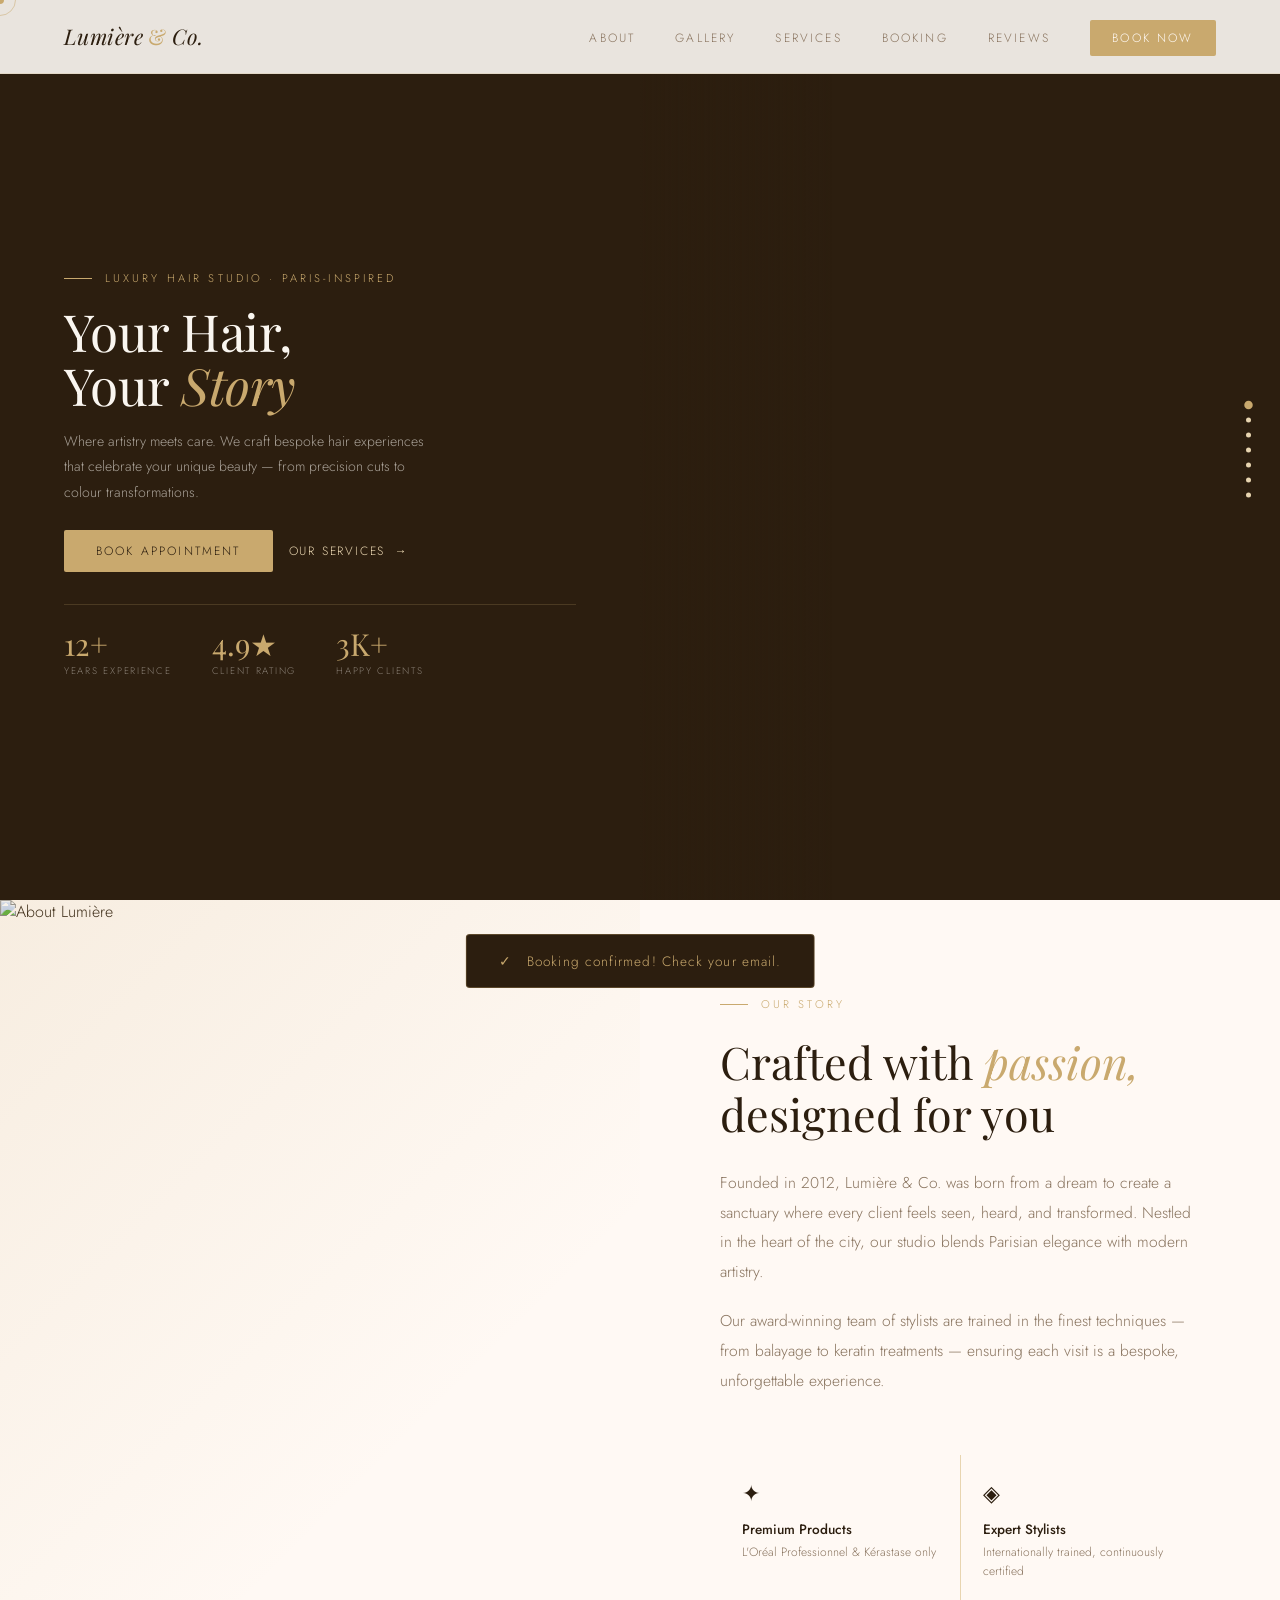
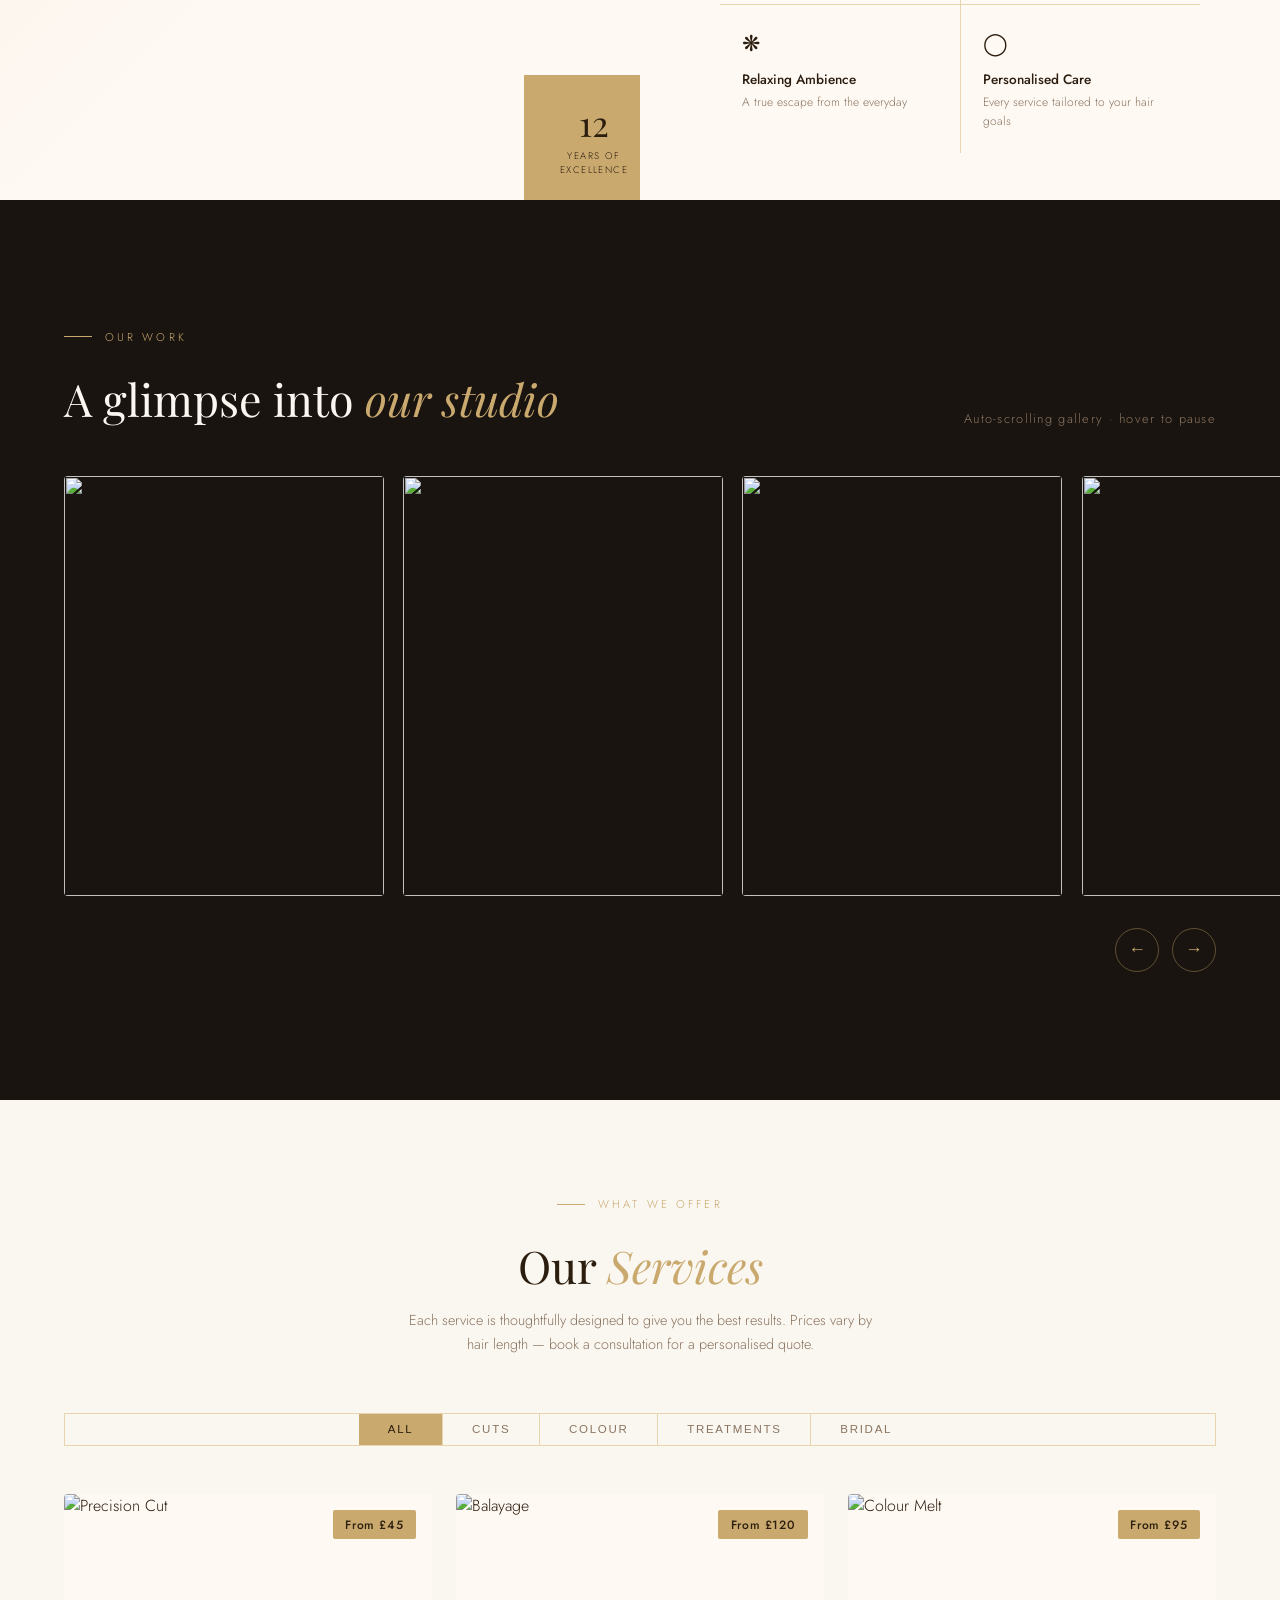
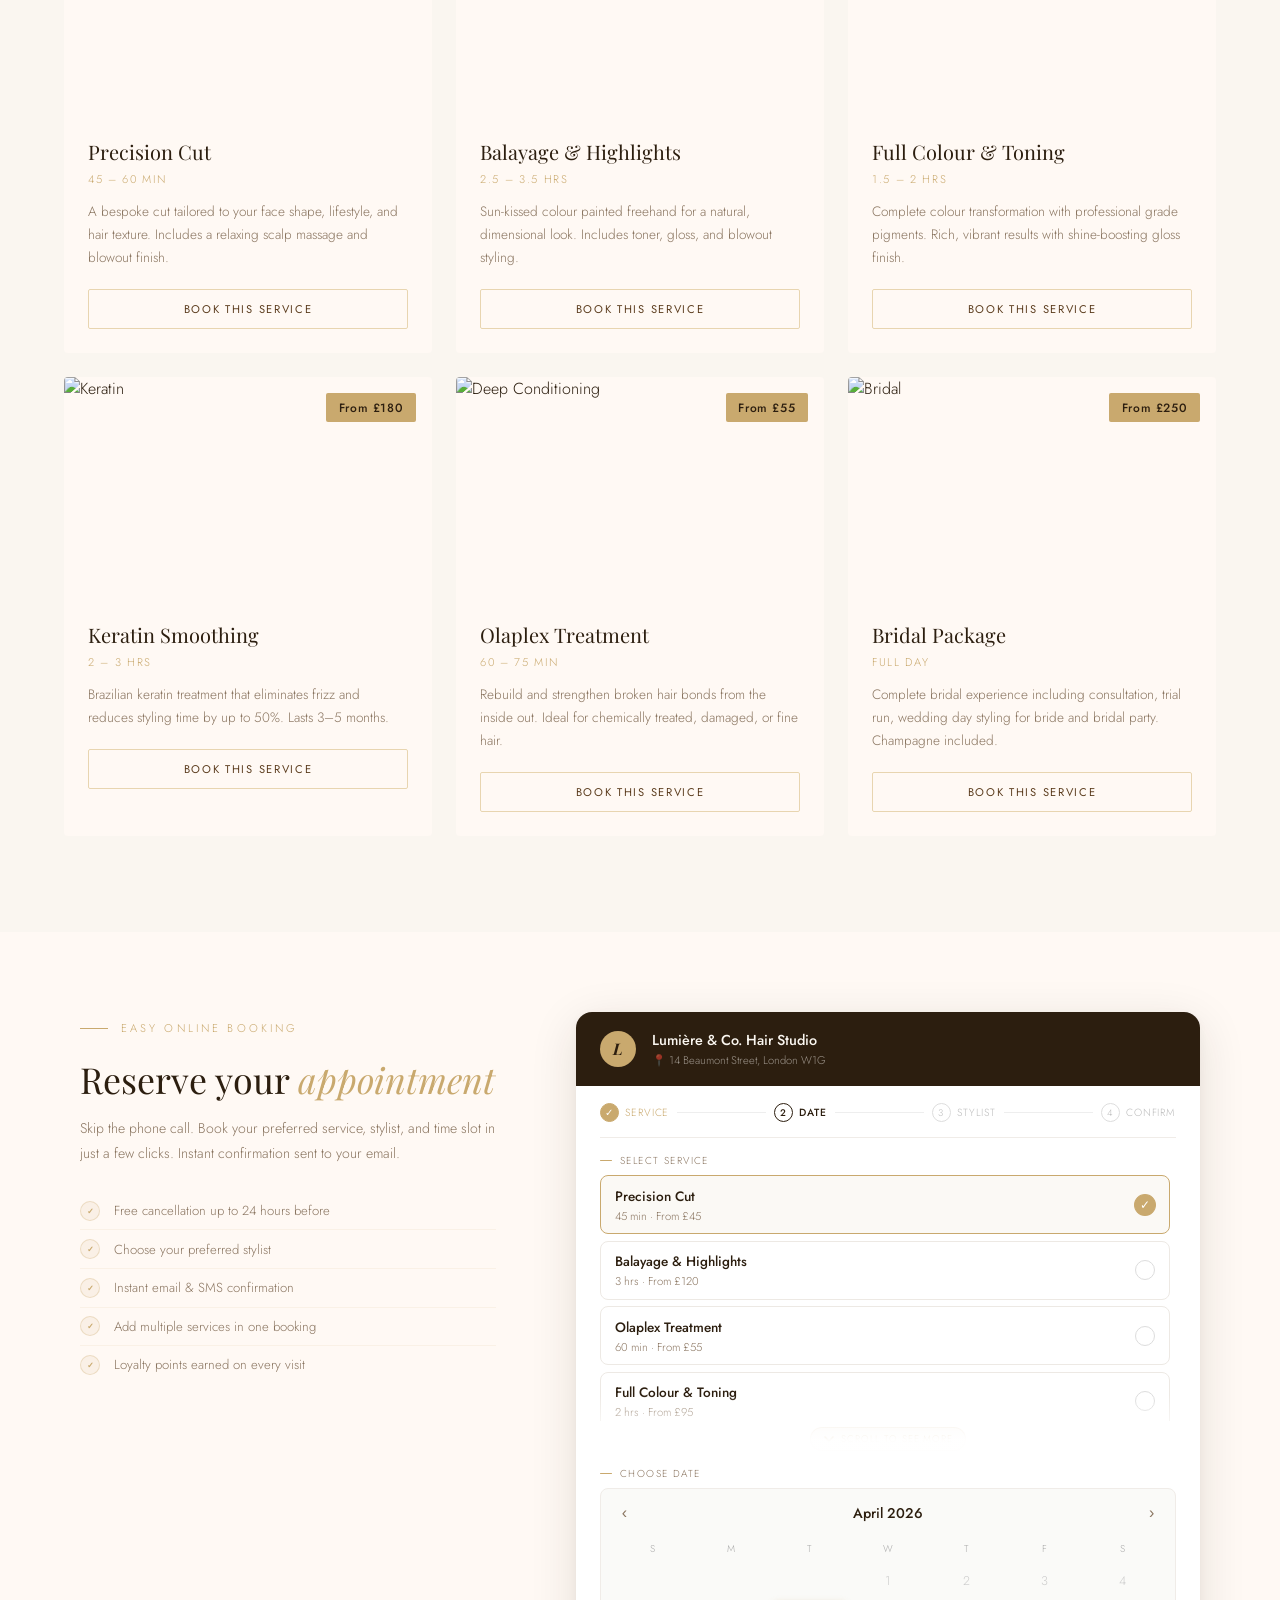
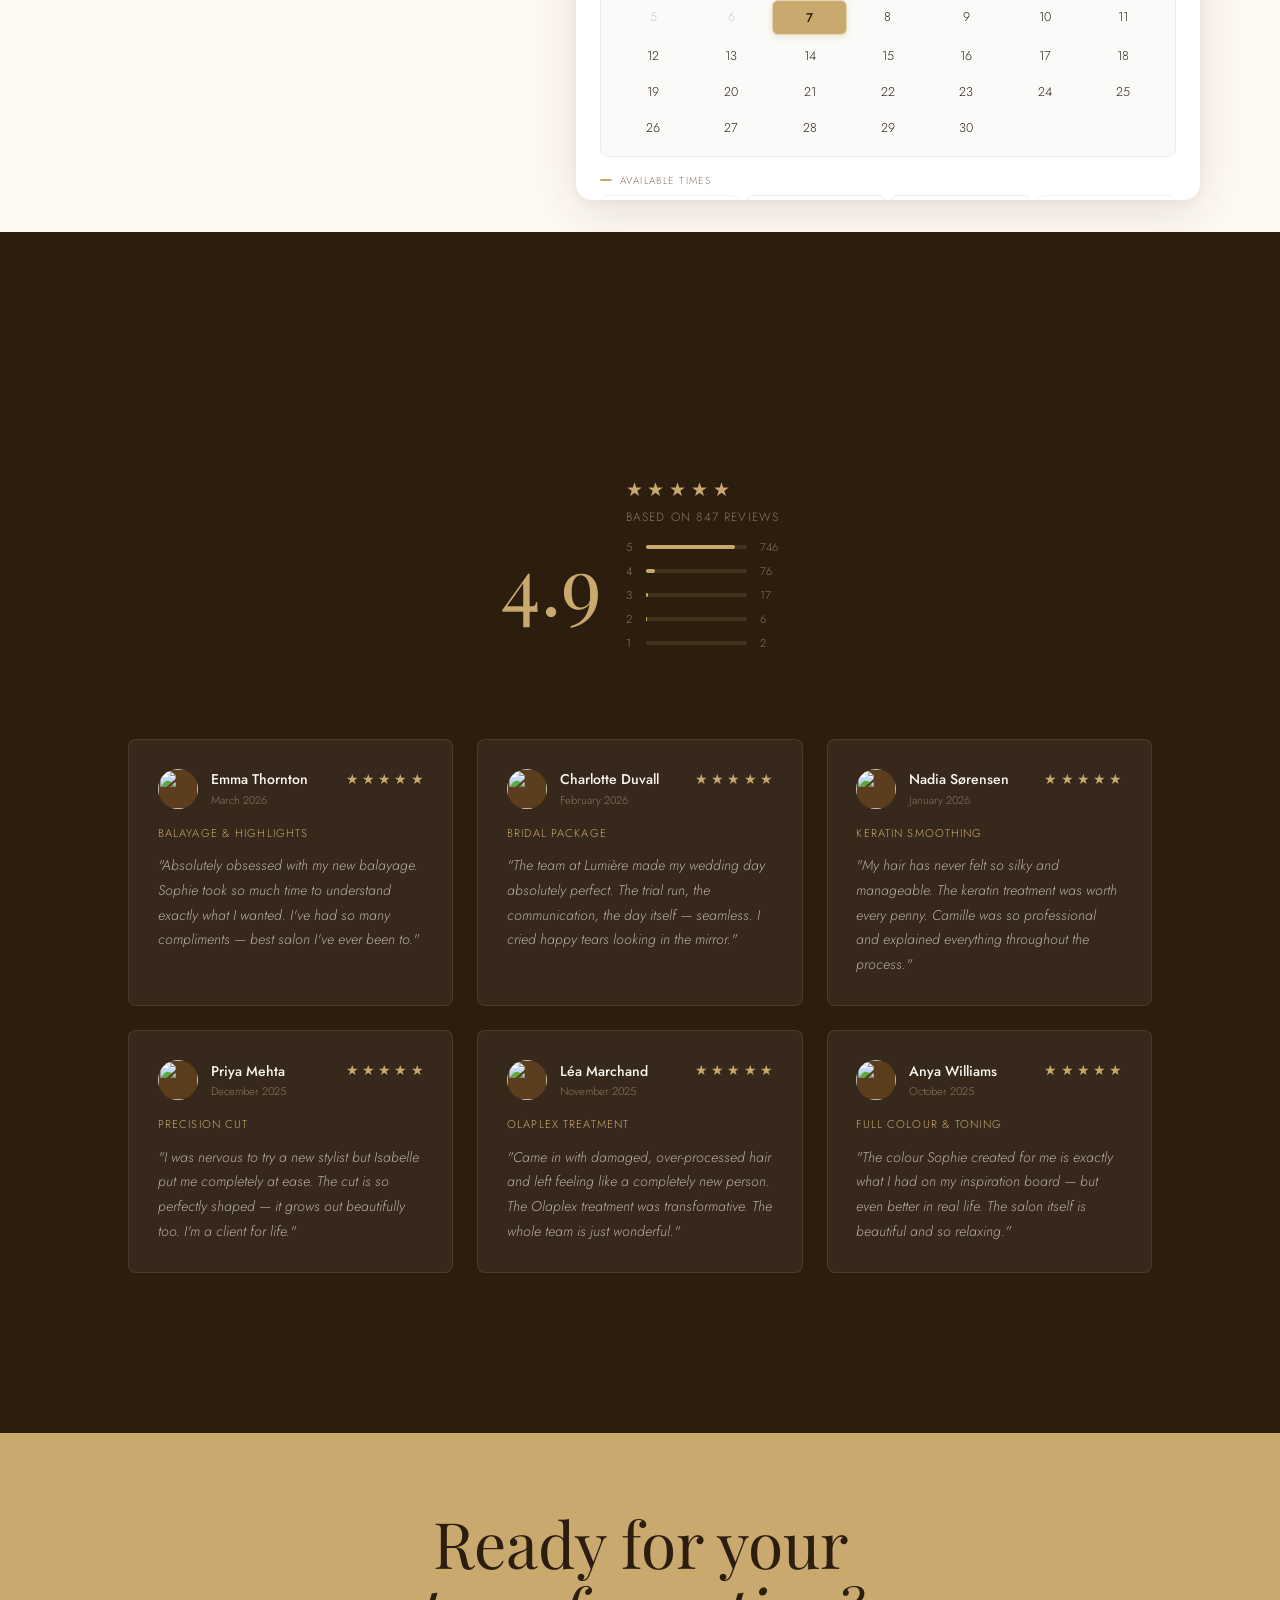
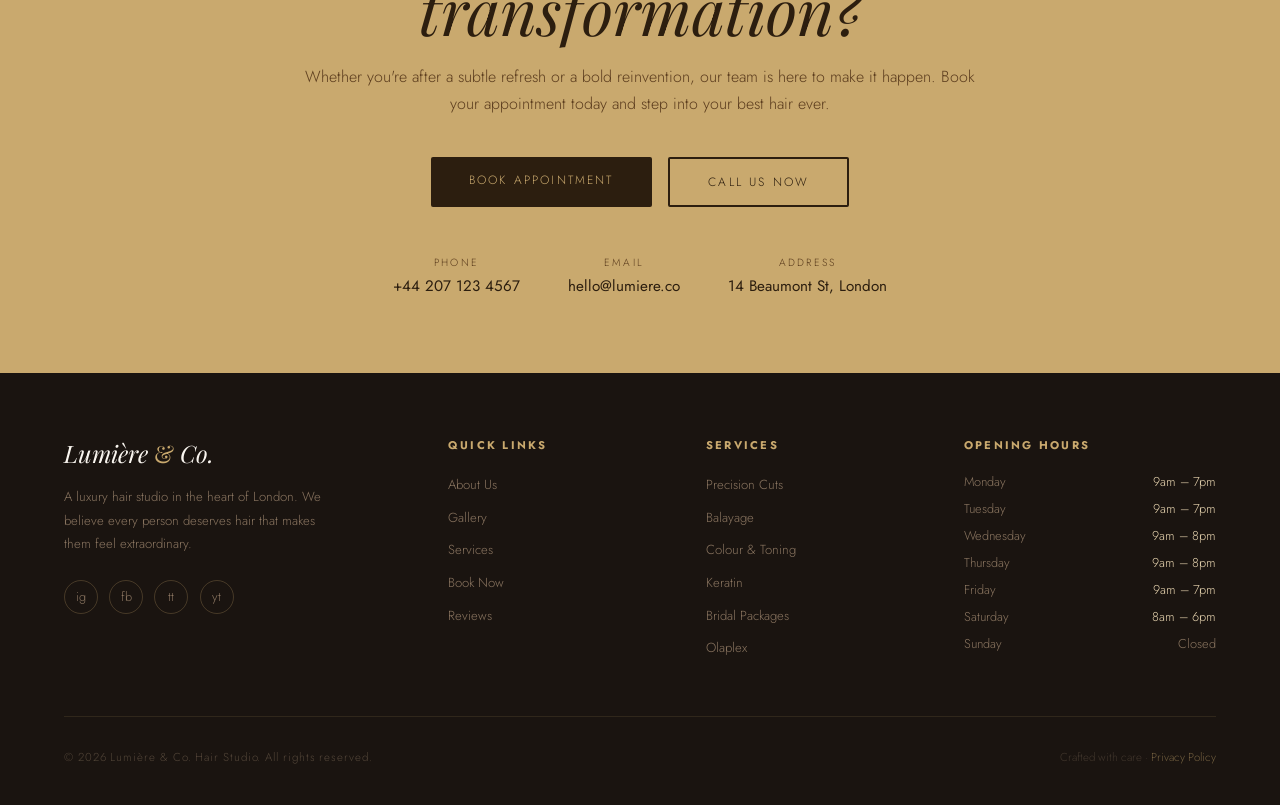
==== commit b2d7d81d: "Full redesign of inline booking section and overlay Inline booking section: - Two-column layout (1fr" ====
--- a/hairsalon-website_3.html
+++ b/hairsalon-website_3.html
@@ -627,90 +627,75 @@
   .ratings-score{font-size:4rem;}
 }
 
-/* ── BOOKING UI/UX OVERHAUL ── */
-
-/* Section layout */
-#booking{padding:5rem 2.5rem 1.5rem;}
-.booking-grid{grid-template-columns:1fr 2fr;gap:2rem;align-items:center;}
-
-/* Left info panel */
-.booking-info{padding-top:0;}
-.booking-h2{font-size:clamp(1.65rem,2.3vw,2.3rem);margin:.5rem 0 .8rem;line-height:1.15;}
-.booking-p{font-size:.84rem;line-height:1.72;margin-bottom:1.1rem;}
+/* ════════════════════════════════════════
+   BOOKING — Full Redesign (Inline + Overlay)
+   ════════════════════════════════════════ */
+
+/* ─── Inline booking section ─── */
+#booking{padding:5rem 4rem 2rem;}
+.booking-inner{width:100%;max-width:1120px;}
+.booking-grid{grid-template-columns:1fr 1.5fr;gap:5rem;align-items:start;}
+.booking-info{padding-top:.5rem;}
+.booking-h2{font-size:clamp(1.9rem,2.8vw,2.9rem);margin:.6rem 0 1rem;line-height:1.1;}
+.booking-p{font-size:.88rem;line-height:1.8;margin-bottom:1.6rem;}
 .booking-perks{gap:0;}
 .booking-perk{
-  display:flex;align-items:center;gap:.75rem;
-  font-size:.8rem;color:var(--taupe);
-  padding:.45rem 0;
-  border-bottom:1px solid rgba(201,169,110,.09);
+  display:flex;align-items:center;gap:.85rem;
+  font-size:.82rem;color:var(--taupe);
+  padding:.55rem 0;
+  border-bottom:1px solid rgba(201,169,110,.1);
 }
 .booking-perk:last-child{border-bottom:none;}
 .perk-dot{
-  width:17px;height:17px;flex-shrink:0;
+  width:20px;height:20px;flex-shrink:0;
   border-radius:50%;
-  background:rgba(201,169,110,.12);
-  border:1px solid rgba(201,169,110,.32);
+  background:rgba(201,169,110,.1);
+  border:1px solid rgba(201,169,110,.3);
   position:relative;
 }
 .perk-dot::after{
   content:'✓';position:absolute;inset:0;
   display:flex;align-items:center;justify-content:center;
-  font-size:.5rem;font-weight:700;color:var(--gold);
+  font-size:.52rem;font-weight:700;color:var(--gold);
 }
 
 /* Widget shell */
 .booking-widget{
-  border-radius:14px;
-  box-shadow:0 8px 40px rgba(44,30,15,.11),0 2px 6px rgba(44,30,15,.05);
-}
-
-/* Header — compact */
-.bw-header{padding:1rem 1.3rem;}
-.bw-logo{width:34px;height:34px;font-size:.95rem;}
-.bw-salon-name{font-size:.88rem;}
-.bw-salon-loc{font-size:.67rem;}
-
-/* Body — tight */
-.bw-body{padding:1rem 1.3rem 1.2rem;}
-
-/* Step bar */
-.bw-step{margin-bottom:0;padding-bottom:.8rem;border-bottom:1px solid #f0ece8;}
+  border-radius:16px;
+  box-shadow:0 12px 48px rgba(44,30,15,.12),0 2px 8px rgba(44,30,15,.04);
+}
+.bw-header{padding:1.1rem 1.5rem;}
+.bw-logo{width:36px;height:36px;font-size:1rem;}
+.bw-salon-name{font-size:.9rem;}
+.bw-salon-loc{font-size:.7rem;}
+.bw-body{padding:1.1rem 1.5rem 1.3rem;}
+.bw-step{padding-bottom:.9rem;border-bottom:1px solid #f0ece8;margin-bottom:0;}
 .bw-step-item{font-size:.65rem;}
-.bw-step-dot{width:18px;height:18px;font-size:.58rem;}
-
-/* Labels — compact with gold rule */
+.bw-step-dot{width:19px;height:19px;font-size:.6rem;}
 .bw-label{
   font-size:.63rem;letter-spacing:.14em;color:var(--taupe);
-  margin-top:.9rem;margin-bottom:.4rem;
+  margin-top:.95rem;margin-bottom:.45rem;
   display:flex;align-items:center;gap:.5rem;
 }
 .bw-label::before{
   content:'';display:block;width:12px;height:1.5px;
   background:var(--gold);border-radius:1px;flex-shrink:0;
 }
-
-/* Service list */
 .bw-svc-wrap{margin-bottom:.3rem;}
-.bw-svc-list{gap:.35rem;}
-.bw-svc-list.scrollable{max-height:calc(56px * 4 + .35rem * 3);}
-.bw-svc-item{
-  padding:.6rem .85rem;border-radius:8px;
-  border:1.5px solid #ede9e4;
-  transition:border-color .2s,background .2s;
-}
+.bw-svc-list{gap:.38rem;}
+.bw-svc-list.scrollable{max-height:calc(57px * 4 + .38rem * 3);}
+.bw-svc-item{padding:.62rem .9rem;border-radius:8px;border:1.5px solid #ede9e4;transition:border-color .2s,background .2s;}
 .bw-svc-item:hover{border-color:var(--gold-light);background:rgba(201,169,110,.03);}
 .bw-svc-item.selected{border-color:var(--gold);background:rgba(201,169,110,.07);}
-.bw-svc-item-name{font-size:.84rem;font-weight:500;color:var(--brown);}
-.bw-svc-item-info{font-size:.7rem;color:var(--taupe);margin-top:.1rem;}
+.bw-svc-item-name{font-size:.85rem;font-weight:500;color:var(--brown);}
+.bw-svc-item-info{font-size:.71rem;color:var(--taupe);margin-top:.1rem;}
 .bw-svc-check{
-  width:19px;height:19px;flex-shrink:0;border-radius:50%;
-  border:1.5px solid #ddd;font-size:.65rem;color:transparent;
+  width:20px;height:20px;flex-shrink:0;border-radius:50%;
+  border:1.5px solid #ddd;font-size:.67rem;color:transparent;
   transition:all .25s cubic-bezier(.34,1.56,.64,1);
 }
-.bw-svc-item.selected .bw-svc-check{
-  background:var(--gold);border-color:var(--gold);color:#fff;transform:scale(1.1);
-}
-.bw-svc-fade{height:64px;background:linear-gradient(rgba(255,255,255,0),rgba(255,255,255,.97) 80%);}
+.bw-svc-item.selected .bw-svc-check{background:var(--gold);border-color:var(--gold);color:#fff;transform:scale(1.1);}
+.bw-svc-fade{height:56px;background:linear-gradient(rgba(255,255,255,0),rgba(255,255,255,.97) 80%);}
 .bw-svc-scroll-hint{
   display:none;align-items:center;justify-content:center;gap:.4rem;
   margin:.35rem auto 0;padding:.25rem .75rem;width:fit-content;
@@ -719,65 +704,196 @@
   border-radius:100px;animation:nudge 2s ease-in-out infinite;
 }
 .bw-svc-scroll-hint.show{display:flex;}
-
-/* Calendar */
 .bw-calendar{border-radius:8px;background:#fafaf8;border:1px solid #f0ece8;padding:.75rem .9rem;margin-bottom:.7rem;}
 .bw-cal-header{margin-bottom:.65rem;}
 .bw-cal-days{gap:3px;}
-.bw-cal-day{padding:.45rem .2rem;border-radius:6px;font-size:.78rem;}
+.bw-cal-day{padding:.45rem .2rem;border-radius:6px;font-size:.79rem;}
 .bw-cal-day:hover:not(.empty):not(.disabled){background:var(--gold-light);}
-.bw-cal-day.selected{background:var(--gold);box-shadow:0 2px 6px rgba(201,169,110,.3);}
-
-/* Time slots */
-.bw-times{grid-template-columns:repeat(4,1fr);gap:.35rem;margin-bottom:.7rem;}
+.bw-cal-day.selected{background:var(--gold);box-shadow:0 2px 6px rgba(201,169,110,.28);}
+.bw-times{grid-template-columns:repeat(4,1fr);gap:.38rem;margin-bottom:.7rem;}
 .bw-time{
-  padding:.5rem .15rem;border-radius:7px;font-size:.76rem;
+  padding:.52rem .15rem;border-radius:7px;font-size:.77rem;
   border:1.5px solid #ede9e4;
   transition:border-color .18s,background .18s,transform .18s cubic-bezier(.34,1.56,.64,1);
 }
 .bw-time:not(.taken):hover{border-color:var(--gold);transform:scale(1.04);}
-.bw-time.selected{box-shadow:0 2px 6px rgba(201,169,110,.3);}
-.bw-time.taken{border-color:#f0f0f0;color:#ccc;text-decoration:line-through;text-decoration-color:#ddd;cursor:not-allowed;}
-
-/* Stylist picker */
+.bw-time.selected{box-shadow:0 2px 6px rgba(201,169,110,.28);}
+.bw-time.taken{border-color:#f0f0f0;color:#ccc;text-decoration:line-through;cursor:not-allowed;}
 .bw-stylist{gap:.5rem;margin-bottom:.7rem;}
 .bw-stylist-item{
-  border-radius:8px;padding:.6rem .4rem;border:1.5px solid #ede9e4;
+  border-radius:8px;padding:.65rem .4rem;border:1.5px solid #ede9e4;
   transition:border-color .2s,transform .25s cubic-bezier(.34,1.56,.64,1),box-shadow .25s;
 }
 .bw-stylist-item:hover{transform:translateY(-2px);box-shadow:0 4px 10px rgba(44,30,15,.07);}
-.bw-stylist-item.selected{
-  border-color:var(--gold);background:rgba(201,169,110,.05);
-  box-shadow:0 0 0 2px rgba(201,169,110,.18);
-}
-.bw-stylist-av{width:40px;height:40px;}
-.bw-stylist-name{font-size:.68rem;font-weight:500;color:var(--brown-mid);}
-
-/* CTA */
+.bw-stylist-item.selected{border-color:var(--gold);background:rgba(201,169,110,.05);box-shadow:0 0 0 2px rgba(201,169,110,.18);}
+.bw-stylist-av{width:42px;height:42px;}
+.bw-stylist-name{font-size:.68rem;font-weight:500;}
 .bw-cta{
-  border-radius:8px;padding:.85rem;font-size:.74rem;letter-spacing:.15em;
-  margin-top:.5rem;
+  border-radius:8px;padding:.9rem;font-size:.75rem;letter-spacing:.16em;margin-top:.6rem;
   transition:background .25s,transform .2s cubic-bezier(.34,1.56,.64,1),box-shadow .25s;
 }
 .bw-cta:hover{background:var(--charcoal);transform:translateY(-1px);box-shadow:0 6px 18px rgba(44,30,15,.2);}
-.bw-note{font-size:.63rem;color:#b5afa8;margin-top:.6rem;}
-
-/* ── Booking Page Overlay — tighter layout ── */
-.bp-body{grid-template-columns:1fr 1.9fr;}
-.bp-left{padding:2.5rem 2.5rem;}
-.bp-heading{font-size:clamp(1.6rem,2.2vw,2.2rem);margin-bottom:.8rem;}
-.bp-desc{font-size:.8rem;line-height:1.7;margin-bottom:1.2rem;}
-.bp-info-list{margin-top:1.2rem!important;}
-.bp-info-row{padding:.65rem 0;}
-.bp-info-icon{width:30px;height:30px;font-size:.78rem;}
-.bp-info-label{font-size:.6rem;}
-.bp-info-val{font-size:.82rem;}
-.bp-right{padding:1.2rem 2rem 1.5rem;}
-.bp-progress{margin-bottom:1rem;border-radius:3px;}
-.bp-prog-step{padding:.5rem .3rem;font-size:.6rem;letter-spacing:.08em;}
-.bp-right .booking-widget{box-shadow:0 4px 24px rgba(44,30,15,.08);}
-.bp-right .bw-header{padding:.9rem 1.2rem;}
-.bp-right .bw-body{padding:.9rem 1.2rem 1.1rem;}
+.bw-note{font-size:.64rem;color:#b5afa8;margin-top:.65rem;}
+
+/* ─── Booking page overlay ─── */
+
+#bookingPage{background:#f8f6f2;transition:transform .6s cubic-bezier(.16,1,.3,1);}
+
+/* Nav — dark, visually merges with info header */
+.bp-nav{
+  position:sticky;top:0;z-index:20;
+  background:var(--brown);
+  padding:.9rem 3rem;
+  border-bottom:none;
+  box-shadow:none;
+  backdrop-filter:none;
+}
+.bp-logo{font-size:1.15rem;color:var(--cream);letter-spacing:.01em;}
+.bp-logo span{color:var(--gold);}
+.bp-close{
+  border-color:rgba(201,169,110,.22);
+  color:rgba(250,246,240,.55);
+  font-size:.7rem;letter-spacing:.13em;padding:.45rem 1.1rem;gap:.45rem;
+}
+.bp-close:hover{border-color:var(--gold);color:var(--gold);background:transparent;}
+
+/* Body: single-column stacked flow */
+.bp-body{display:block;min-height:auto;}
+
+/* Left panel → full-width dark info header */
+.bp-left{
+  position:static;height:auto;
+  background:var(--brown);
+  padding:2rem 3rem 2.5rem;
+  display:grid;
+  grid-template-columns:1fr 1fr;
+  grid-template-rows:auto auto auto;
+  column-gap:3rem;
+  row-gap:.35rem;
+  border-top:1px solid rgba(201,169,110,.08);
+}
+/* Column 1: tag, heading, desc */
+.bp-left > .section-tag{
+  grid-column:1;grid-row:1;
+  display:inline-flex;align-items:center;gap:.5rem;
+  font-size:.6rem;letter-spacing:.2em;margin-bottom:0;
+}
+.bp-left > .section-tag::before{
+  content:'';display:block;width:14px;height:1.5px;
+  background:var(--gold);flex-shrink:0;
+}
+.bp-heading{grid-column:1;grid-row:2;font-size:clamp(1.7rem,2.2vw,2.5rem);line-height:1.12;margin:0 0 .4rem;}
+.bp-desc{grid-column:1;grid-row:3;font-size:.8rem;line-height:1.75;color:rgba(250,246,240,.5);margin:0;max-width:380px;}
+.bp-selected-svc{display:none!important;}
+/* Column 2: info rows */
+.bp-info-list{
+  grid-column:2!important;grid-row:1/span 3;
+  align-self:center;
+  margin:0!important;
+  border-top:none;
+  border-left:1px solid rgba(201,169,110,.12);
+  padding-left:2.5rem;
+  display:flex!important;flex-direction:column;justify-content:center;gap:0;
+}
+.bp-info-row{padding:.55rem 0;gap:.8rem;border-bottom:1px solid rgba(201,169,110,.07);}
+.bp-info-row:last-child{border-bottom:none;}
+.bp-info-icon{
+  width:28px;height:28px;font-size:.72rem;
+  border:1px solid rgba(201,169,110,.18);border-radius:50%;
+  display:flex;align-items:center;justify-content:center;flex-shrink:0;
+}
+.bp-info-label{font-size:.57rem;letter-spacing:.13em;}
+.bp-info-val{font-size:.8rem;}
+
+/* Right: centered content area */
+.bp-right{padding:2.5rem 3rem 3rem;overflow-y:visible;}
+.bp-progress,.bp-right .booking-widget{max-width:720px;margin-left:auto;margin-right:auto;}
+
+/* Progress steps — numbered circles */
+.bp-progress{
+  display:flex;gap:0;
+  margin-bottom:2rem;
+  padding:.85rem 1.2rem;
+  border:1px solid rgba(201,169,110,.15);
+  border-radius:12px;
+  background:#fff;
+  box-shadow:0 2px 12px rgba(44,30,15,.05);
+  overflow:visible;
+}
+.bp-prog-step{
+  flex:1;
+  display:flex;flex-direction:column;align-items:center;gap:.35rem;
+  padding:.2rem .1rem;
+  font-size:.58rem;letter-spacing:.09em;text-transform:uppercase;
+  color:var(--taupe);background:none;border:none;
+}
+.bp-prog-step::before{
+  content:attr(data-step);
+  display:block;
+  width:26px;height:26px;line-height:24px;
+  text-align:center;border-radius:50%;margin:0 auto;
+  font-size:.68rem;font-weight:600;
+  background:#f0ece8;border:1.5px solid #ddd;color:var(--taupe);
+  transition:all .35s cubic-bezier(.34,1.56,.64,1);
+}
+.bp-prog-step.done{color:var(--gold);}
+.bp-prog-step.done::before{content:'✓';background:rgba(201,169,110,.12);border-color:var(--gold);color:var(--gold);font-size:.52rem;}
+.bp-prog-step.active{color:var(--brown);font-weight:500;}
+.bp-prog-step.active::before{background:var(--gold);border-color:var(--gold);color:#fff;box-shadow:0 3px 10px rgba(201,169,110,.45);transform:scale(1.1);}
+
+/* Strip redundant elements from widget in overlay */
+.bp-right .bw-header{display:none;}
+.bp-right .bw-step{display:none;}
+.bp-right .booking-widget{border:none;border-radius:0;box-shadow:none;background:transparent;}
+.bp-right .bw-body{padding:0;}
+
+/* ─ Responsive: inline booking + overlay ─ */
+@media(max-width:900px){
+  /* Inline booking */
+  #booking{padding:4rem 2.5rem;height:auto;}
+  .booking-grid{grid-template-columns:1fr;gap:2.5rem;}
+  .booking-info{padding-top:0;max-height:none;overflow-y:visible;}
+  .booking-widget{max-height:none;}
+  .bw-body{overflow-y:auto;max-height:70vh;}
+  /* Overlay */
+  .bp-nav{padding:.9rem 2rem;}
+  .bp-left{
+    padding:1.8rem 2rem 2.2rem;
+    grid-template-columns:1fr;
+  }
+  .bp-left > .section-tag{grid-column:1;grid-row:1;}
+  .bp-heading{grid-column:1;grid-row:2;}
+  .bp-desc{grid-column:1;grid-row:3;}
+  .bp-info-list{
+    grid-column:1!important;grid-row:4;
+    border-left:none!important;padding-left:0!important;
+    border-top:1px solid rgba(201,169,110,.1);padding-top:1rem;
+    flex-direction:row!important;flex-wrap:wrap;gap:.3rem;
+  }
+  .bp-info-row{
+    padding:.3rem .8rem .3rem 0;
+    border-bottom:none!important;
+    border-right:1px solid rgba(201,169,110,.1);
+    padding-right:.8rem;
+  }
+  .bp-info-row:last-child{border-right:none;padding-right:0;}
+  .bp-right{padding:2rem 2rem 3rem;}
+}
+@media(max-width:600px){
+  /* Inline booking */
+  #booking{padding:3.5rem 1.4rem;}
+  .booking-h2{font-size:clamp(1.55rem,6vw,1.9rem);}
+  .bw-times{grid-template-columns:repeat(3,1fr);}
+  /* Overlay */
+  .bp-nav{padding:.8rem 1.2rem;}
+  .bp-left{padding:1.3rem 1.2rem 1.5rem;}
+  .bp-left > .bp-desc{display:none;}
+  .bp-info-list{display:none!important;}
+  .bp-right{padding:1.5rem 1.2rem 2.5rem;}
+  .bp-progress{padding:.6rem .5rem;}
+  .bp-prog-step{font-size:.5rem;}
+  .bp-prog-step::before{width:22px;height:22px;line-height:20px;font-size:.62rem;}
+}
 
 /* ── Reduced motion ── */
 @media(prefers-reduced-motion:reduce){
